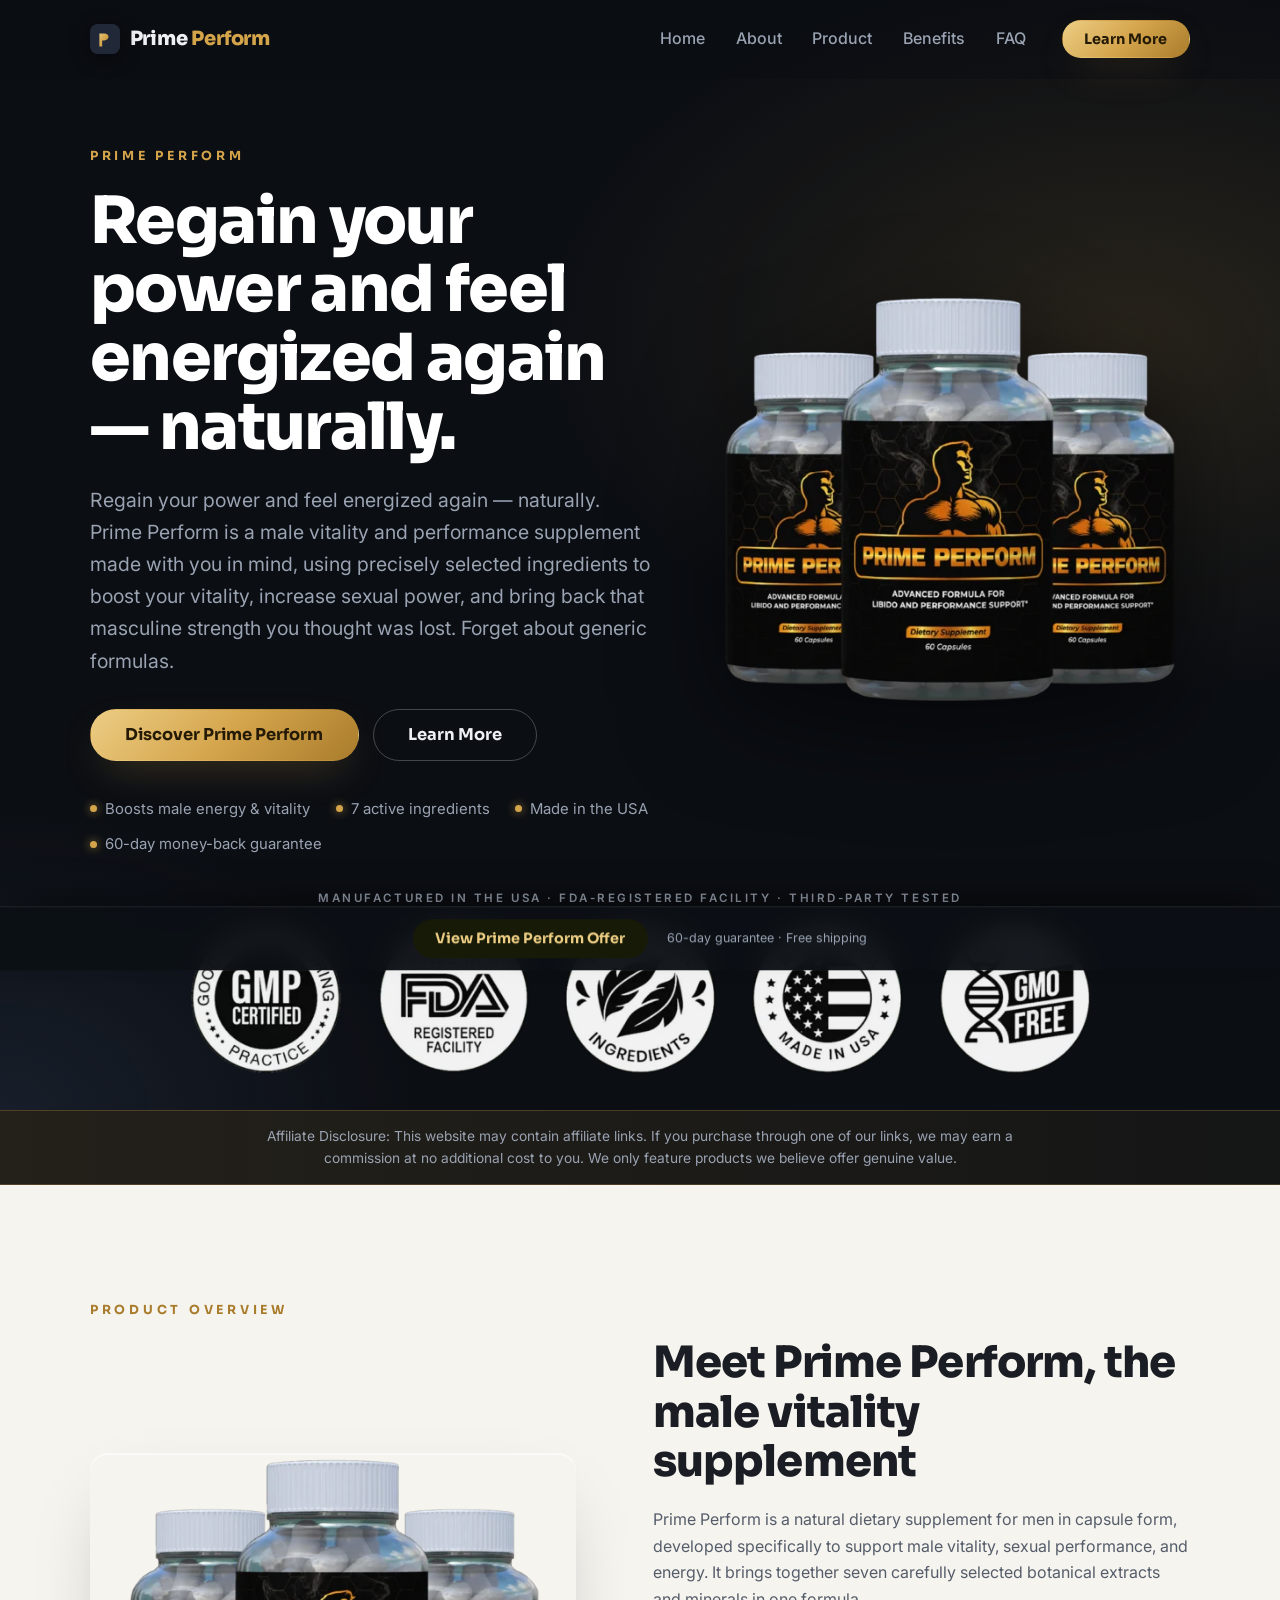
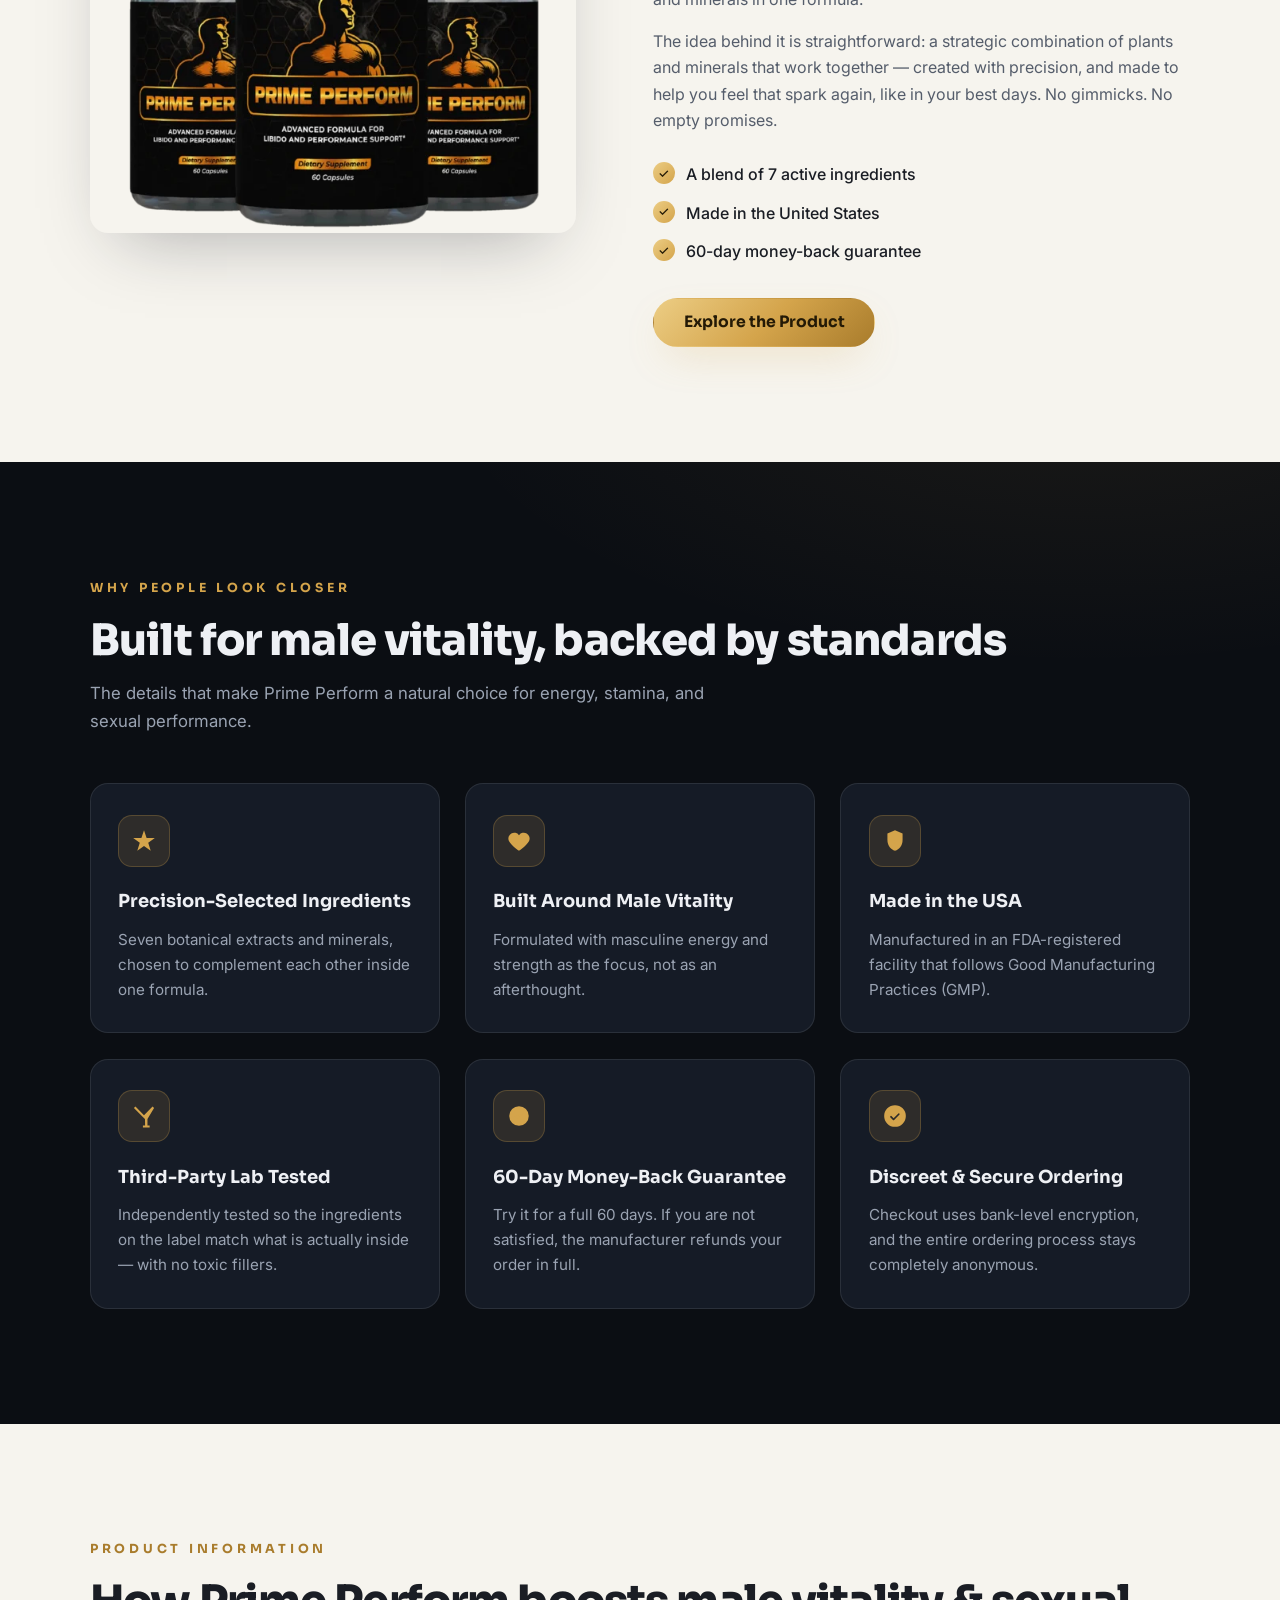
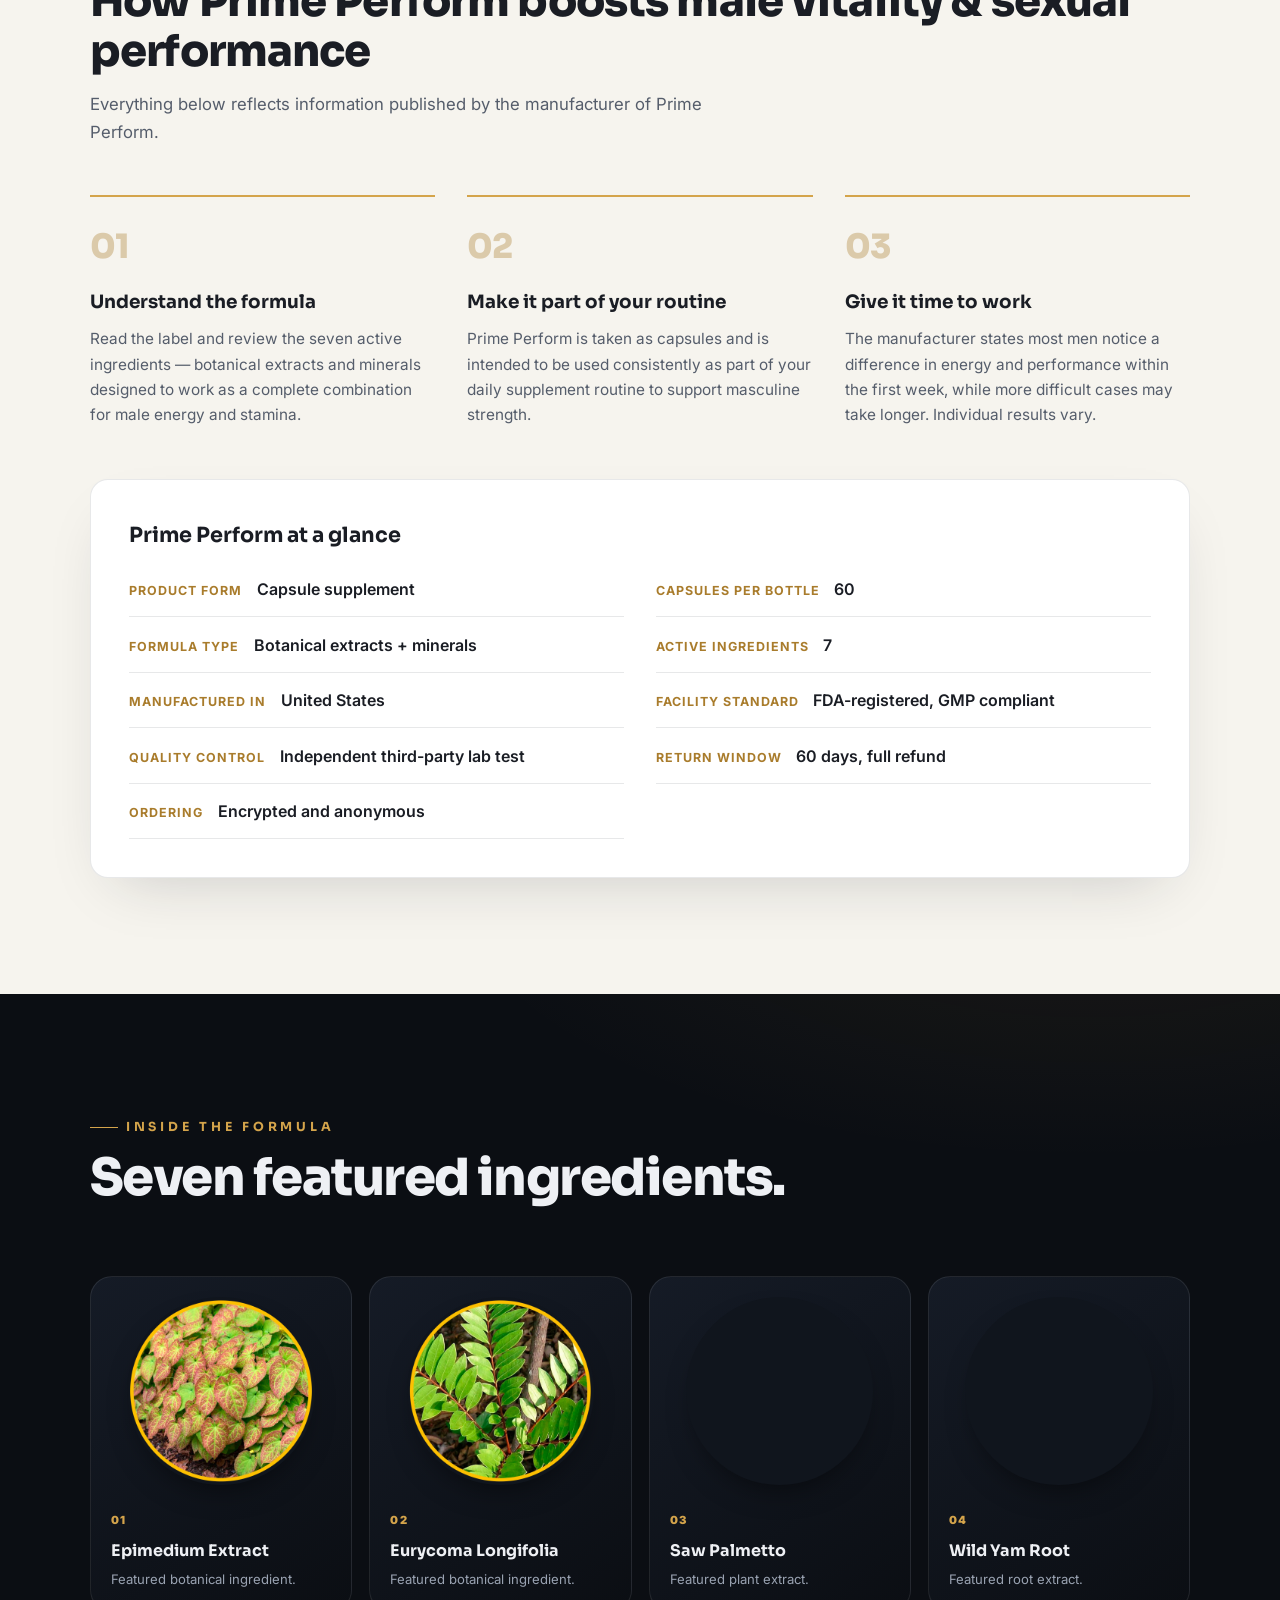
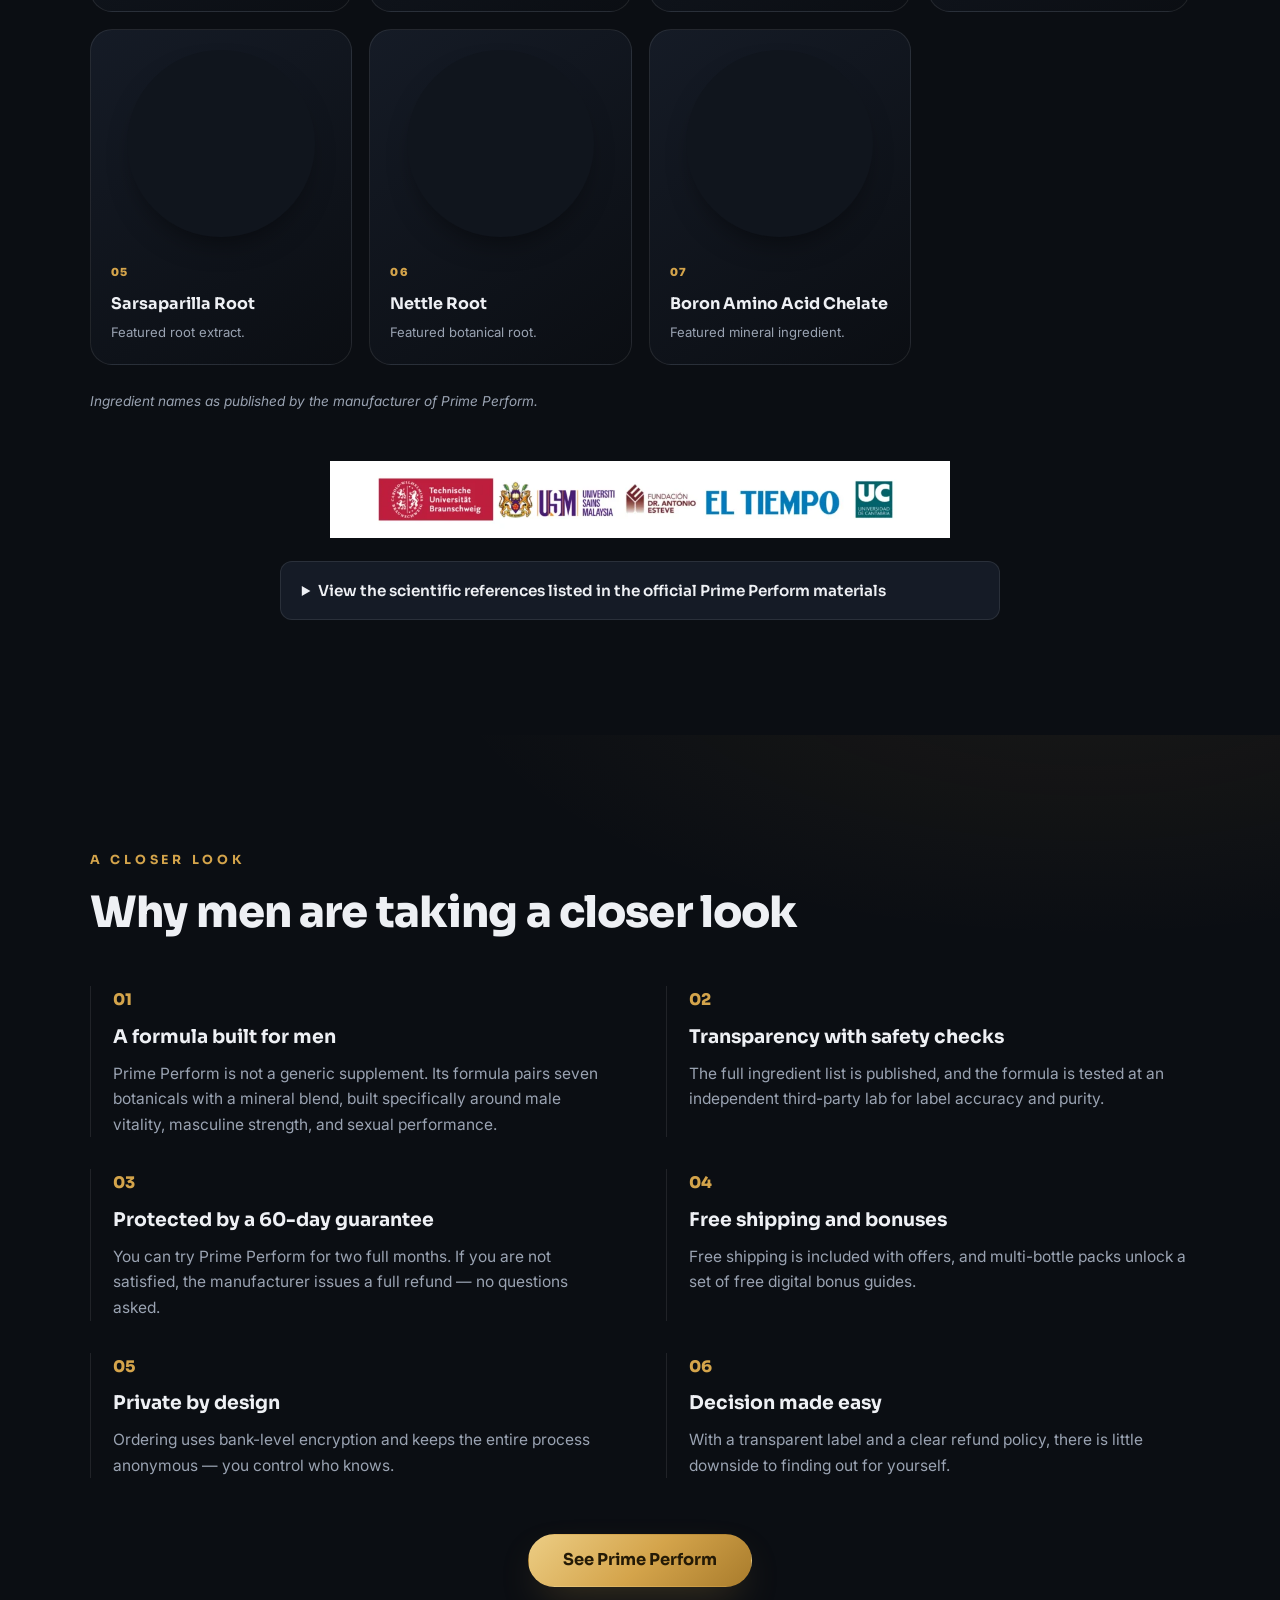
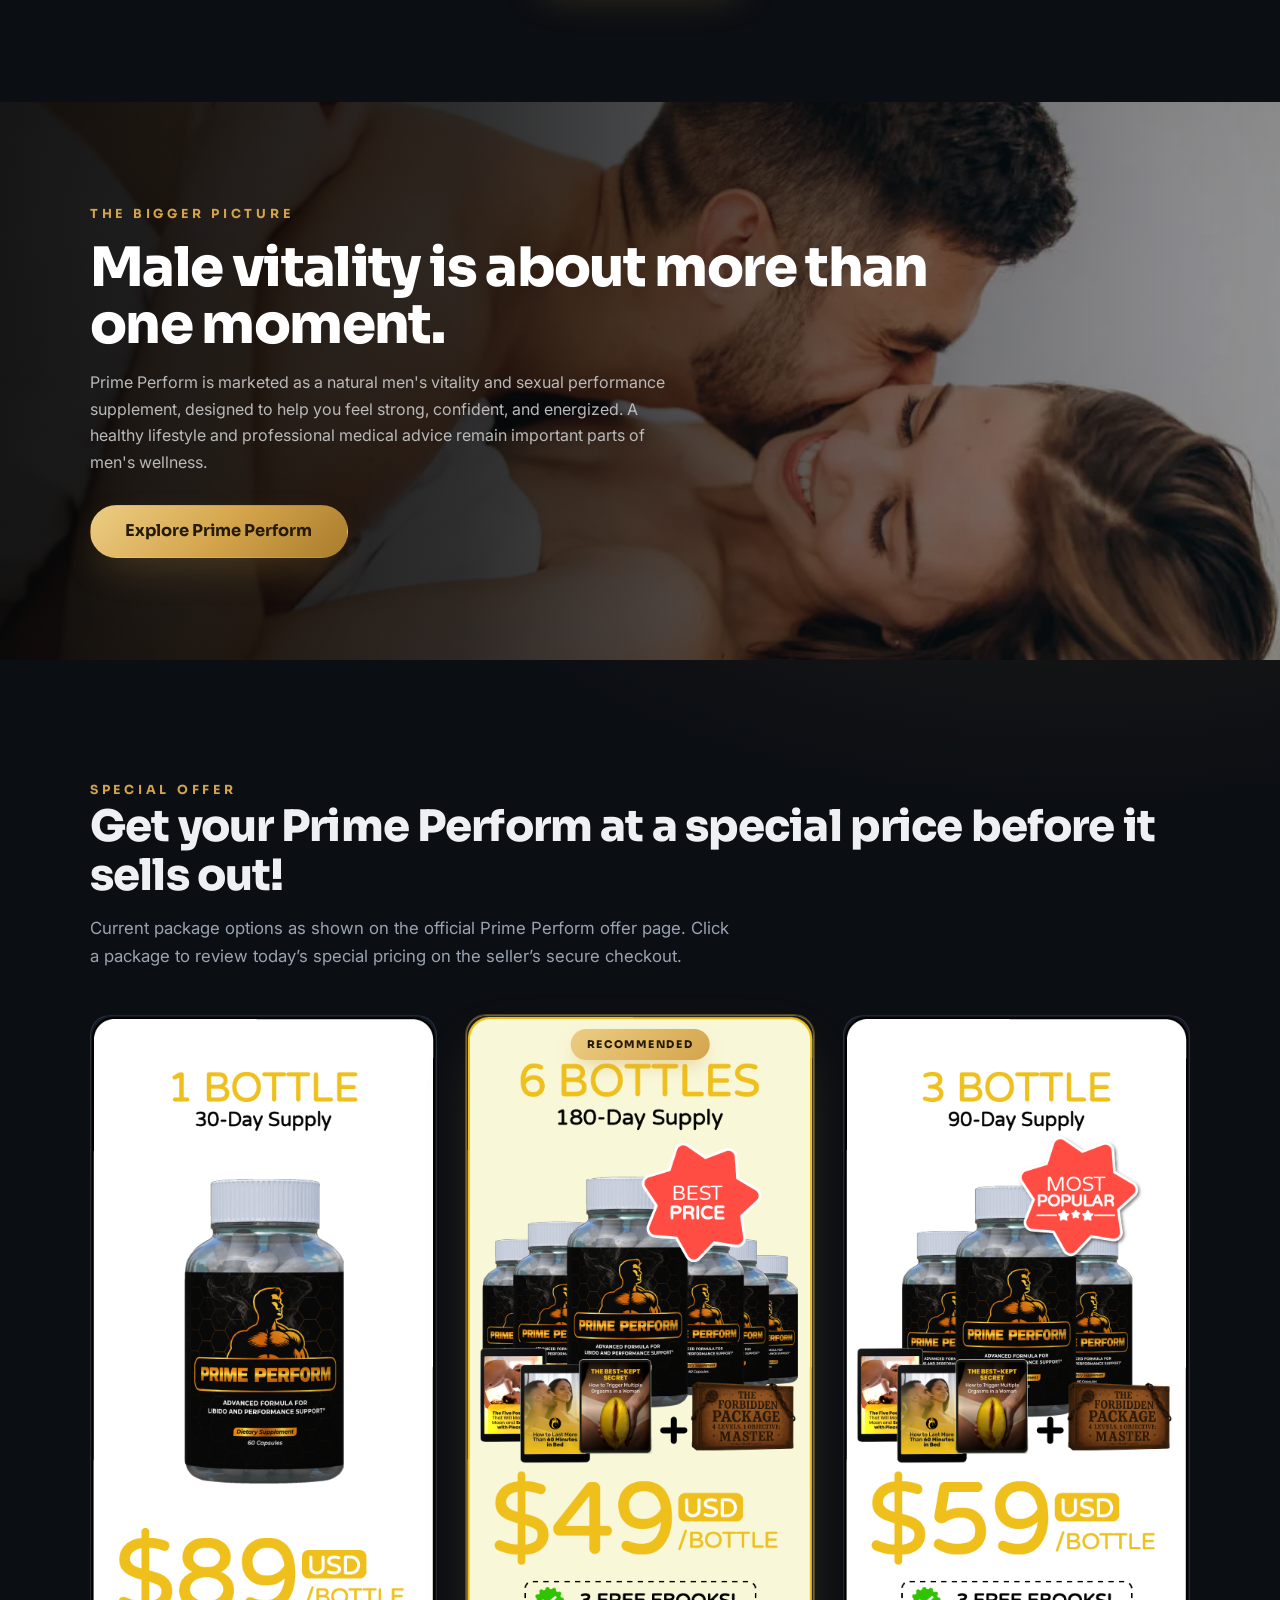
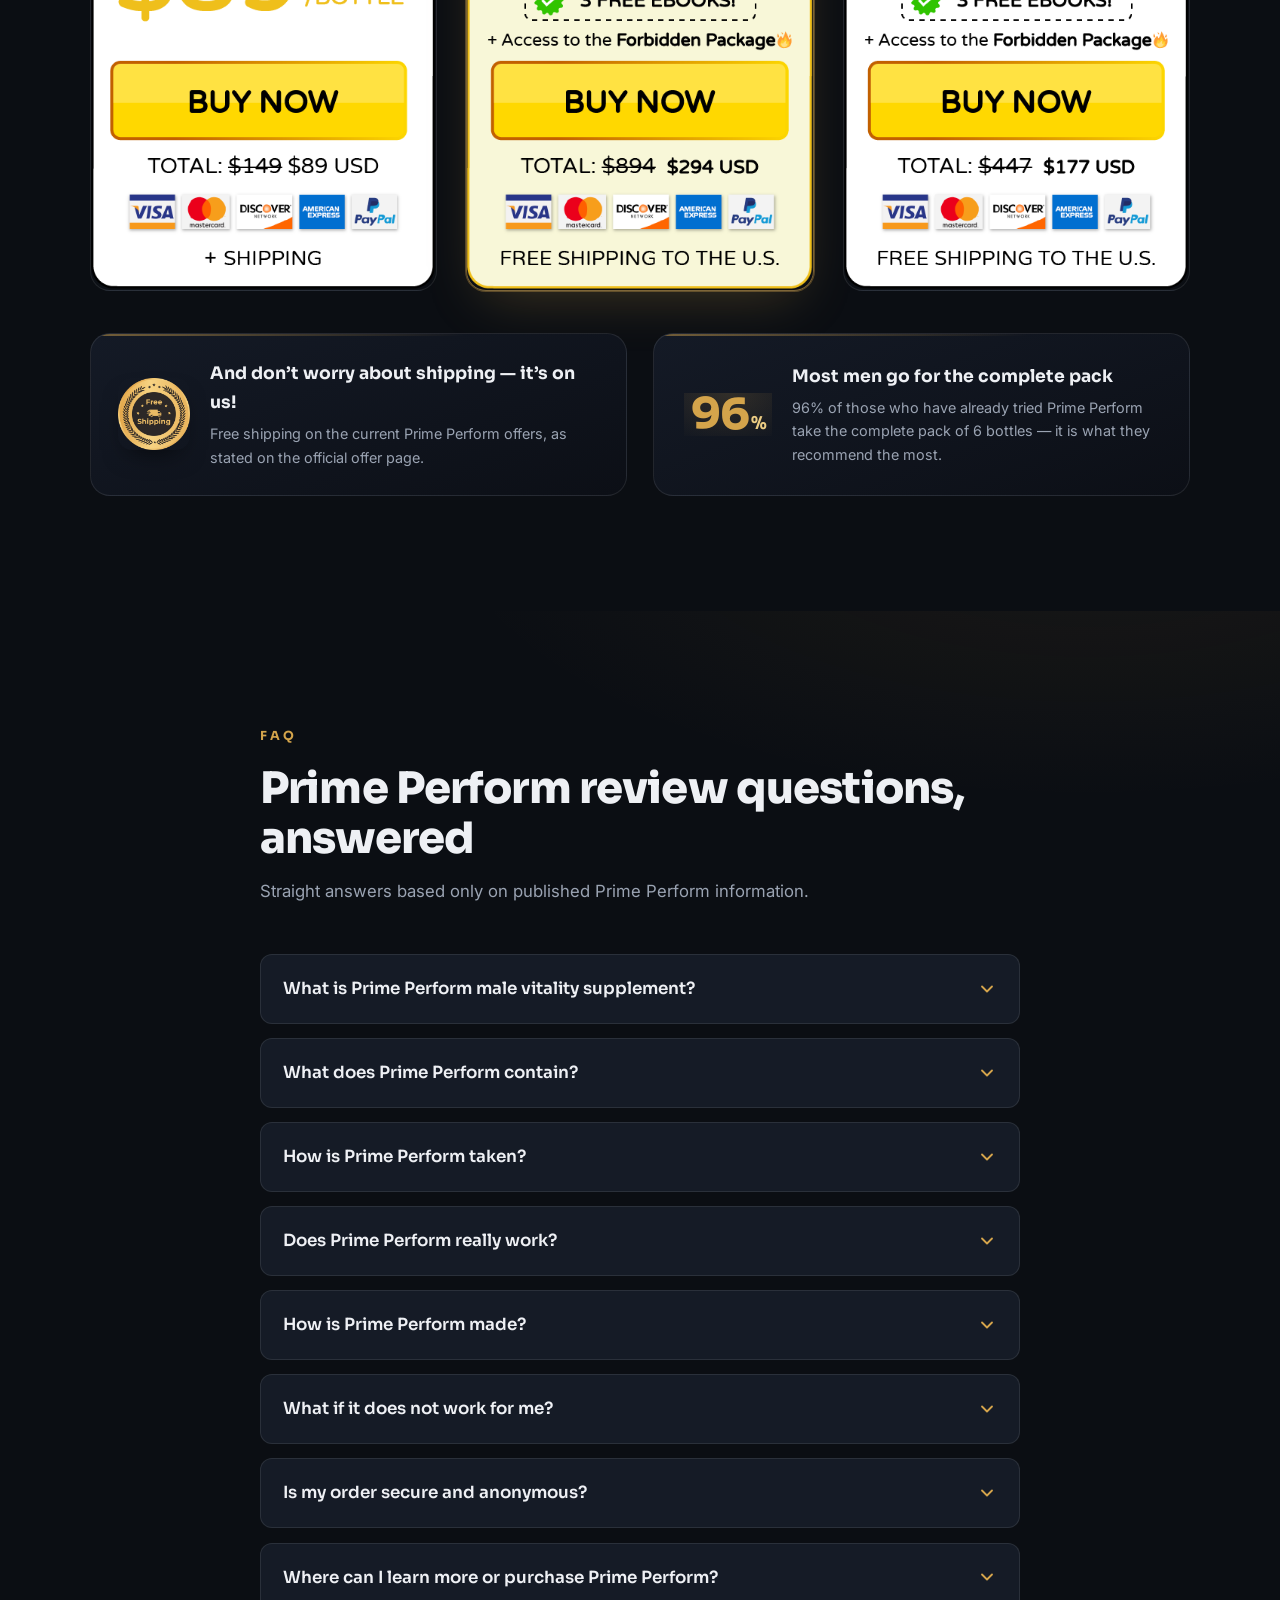
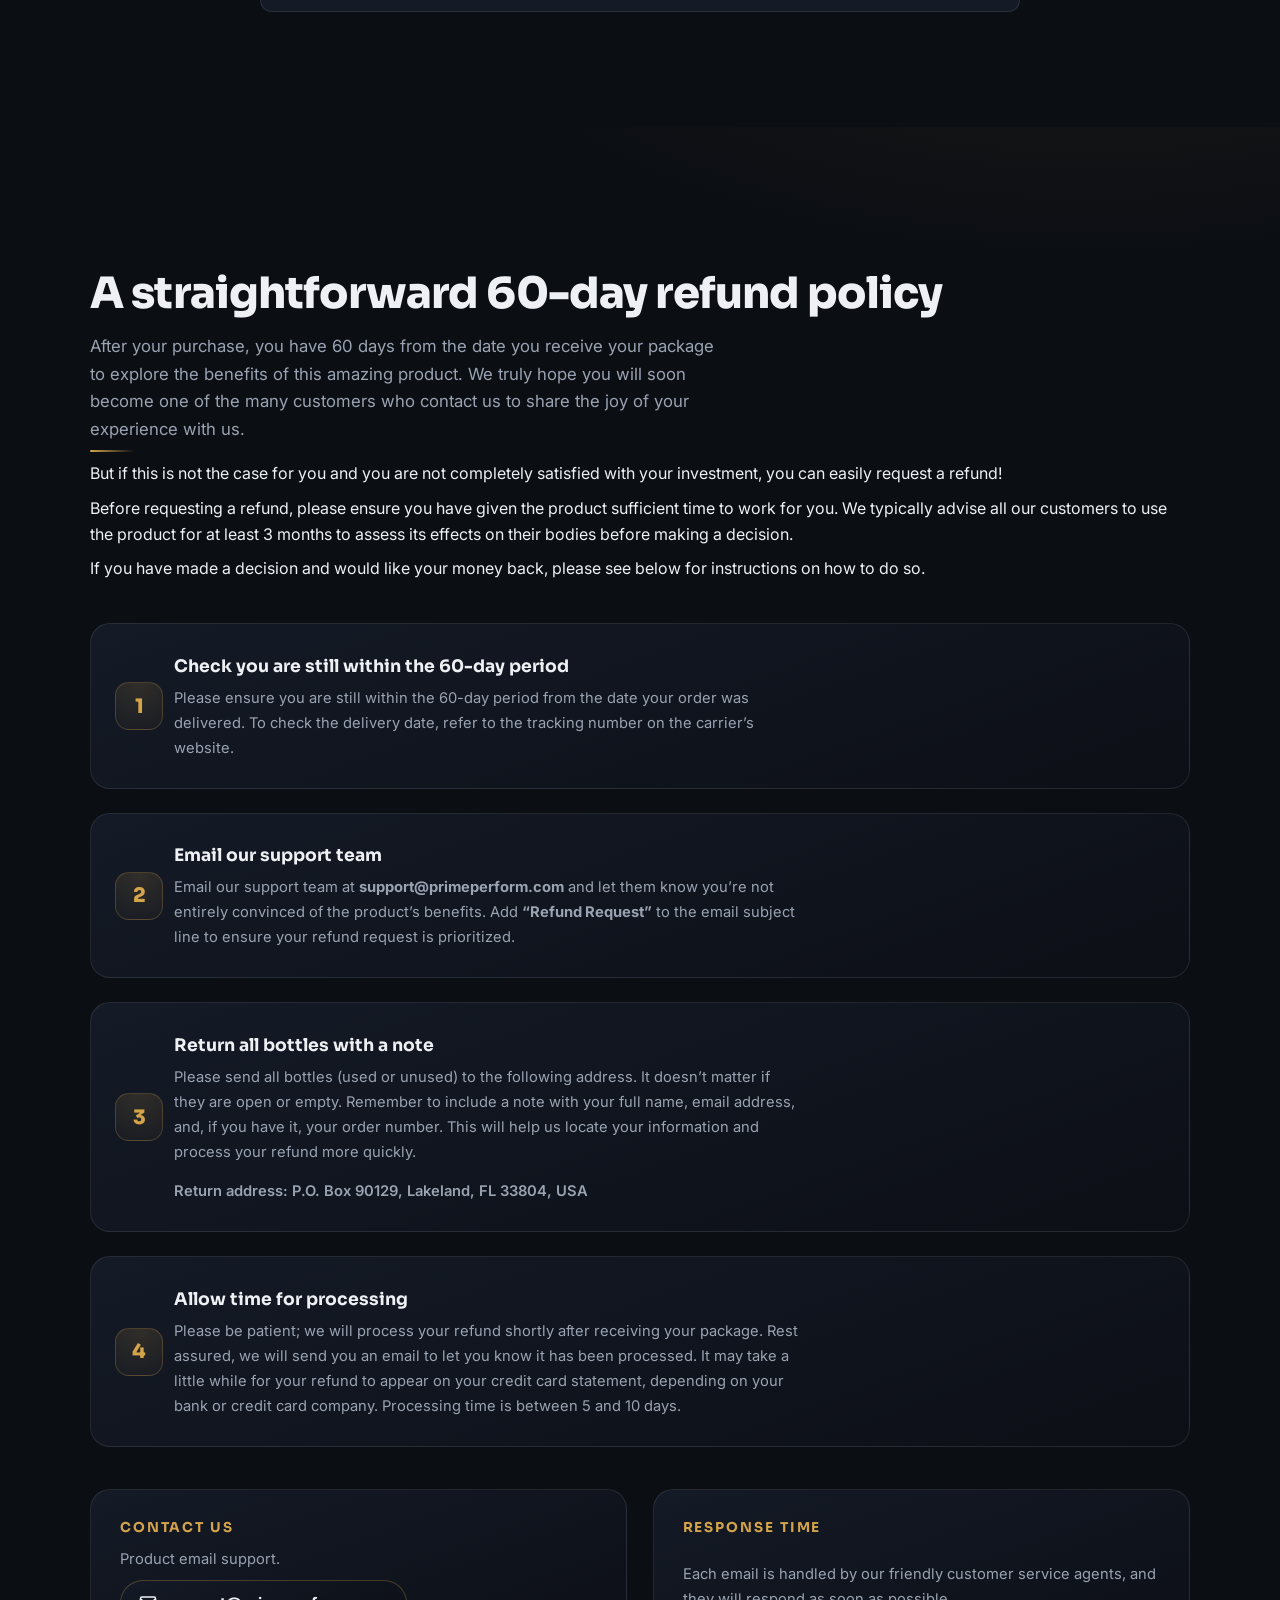
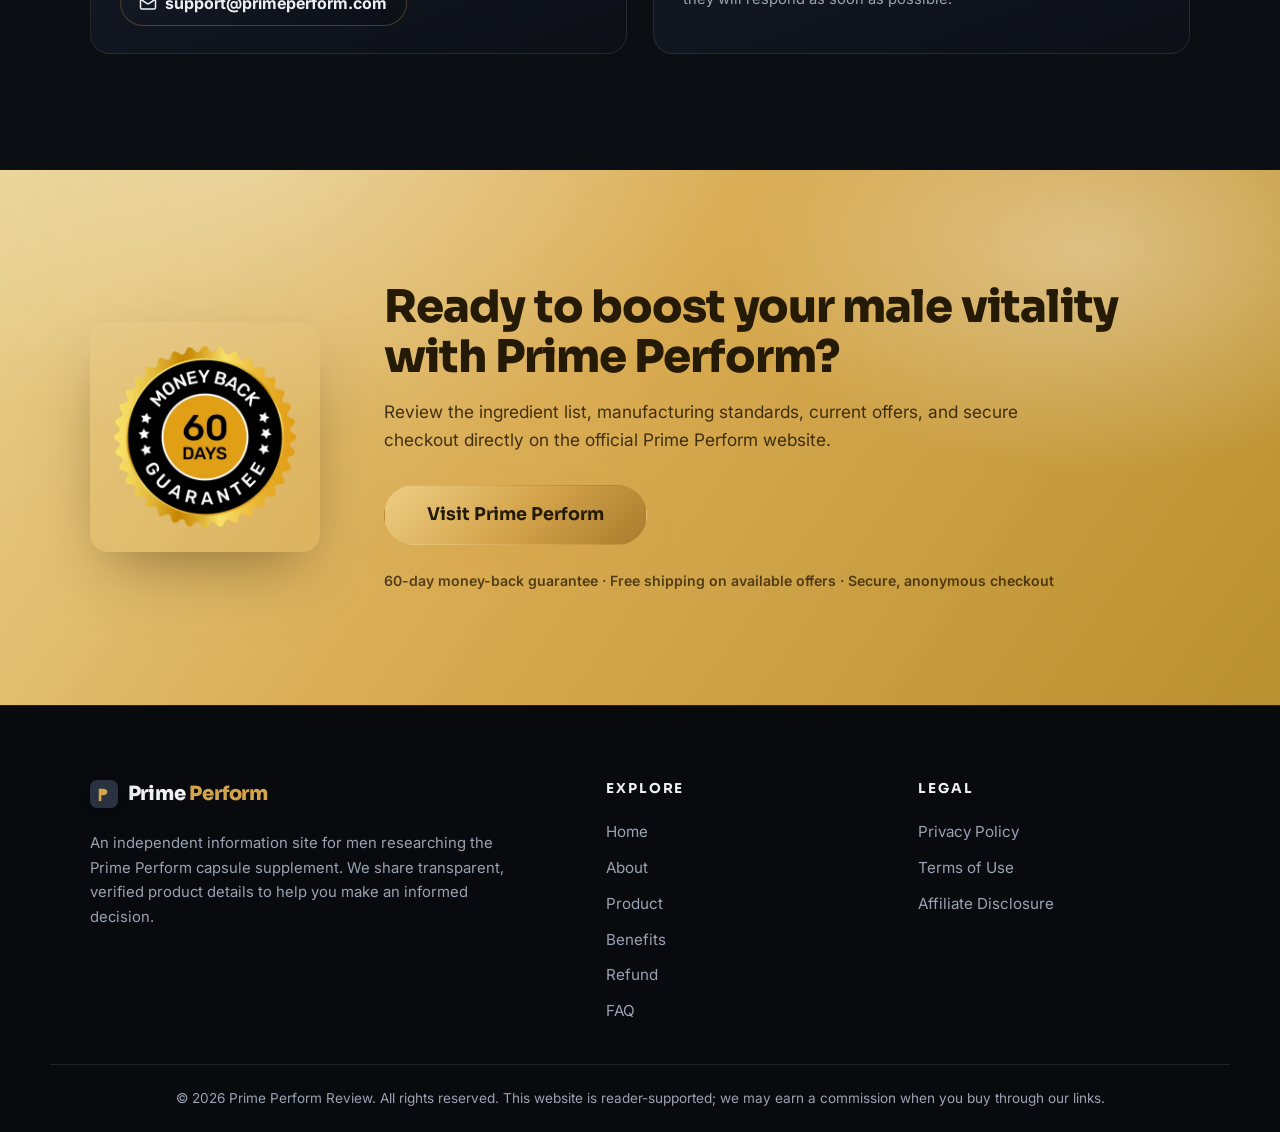
==== index.html @ cb776e68 "add files" ====
<!DOCTYPE html>
<html lang="en">
<head>
  <meta charset="UTF-8">
  <meta name="viewport" content="width=device-width, initial-scale=1.0">
  <meta http-equiv="X-UA-Compatible" content="IE=edge">

  <title>Prime Perform Male Vitality Supplement Review 2026: Ingredients, Benefits &amp; Guarantee</title>
  <meta name="description" content="Prime Perform is a natural male vitality supplement designed to boost energy, performance, and masculine strength. Review the 7 ingredients, manufacturing standards, 60-day guarantee, and current pricing.">
  <meta name="robots" content="index, follow, max-image-preview:large">
  <meta name="author" content="Prime Perform Review">
  <meta name="theme-color" content="#0b0e13">

  <link rel="canonical" href="https://sangamsacc.github.io/primeperform-review/">

  <!-- Open Graph -->
  <meta property="og:type" content="website">
  <meta property="og:site_name" content="Prime Perform Review">
  <meta property="og:title" content="Prime Perform Male Vitality Supplement Review 2026: Ingredients, Benefits &amp; Guarantee">
  <meta property="og:description" content="Prime Perform is a natural male vitality supplement designed to boost energy, performance, and masculine strength. Review the 7 ingredients, manufacturing standards, 60-day guarantee, and current pricing.">
  <meta property="og:url" content="https://sangamsacc.github.io/primeperform-review/">
  <meta property="og:image" content="https://sangamsacc.github.io/primeperform-review/assets/images/og-primeperform.webp">
  <meta property="og:image:width" content="800">
  <meta property="og:image:height" content="736">
  <meta property="og:image:alt" content="Prime Perform supplement bottle">

  <!-- Twitter Card -->
  <meta name="twitter:card" content="summary_large_image">
  <meta name="twitter:title" content="Prime Perform Male Vitality Supplement Review 2026: Ingredients, Benefits &amp; Guarantee">
  <meta name="twitter:description" content="Prime Perform is a natural male vitality supplement designed to boost energy, performance, and masculine strength. Review the 7 ingredients, manufacturing standards, 60-day guarantee, and current pricing.">
  <meta name="twitter:image" content="https://sangamsacc.github.io/primeperform-review/assets/images/og-primeperform.webp">
  <meta name="twitter:image:alt" content="Prime Perform supplement bottle">

  <link rel="icon" type="image/svg+xml" href="assets/icons/favicon.svg">
  <link rel="preload" as="image" href="assets/images/new-bottle.webp" fetchpriority="high">
  <meta property="og:locale" content="en_US">

  <!-- Fonts -->
  <link rel="preconnect" href="https://fonts.googleapis.com">
  <link rel="preconnect" href="https://fonts.gstatic.com" crossorigin>
  <link href="https://fonts.googleapis.com/css2?family=Sora:wght@600;700;800&family=Inter:wght@400;500;600;700&display=swap" rel="stylesheet">

  <link rel="stylesheet" href="style.css">

  <!-- Structured Data -->
  <script type="application/ld+json">
  {
    "@context": "https://schema.org",
    "@type": "WebSite",
    "@id": "https://sangamsacc.github.io/primeperform-review/#website",
    "name": "Prime Perform Review",
    "url": "https://sangamsacc.github.io/primeperform-review/",
    "description": "Independent overview of the Prime Perform male vitality supplement: ingredients, manufacturing standards, guarantee, and buying considerations.",
    "inLanguage": "en",
    "publisher": {
      "@type": "Organization",
      "@id": "https://sangamsacc.github.io/primeperform-review/#organization",
      "name": "Prime Perform Review",
      "url": "https://sangamsacc.github.io/primeperform-review/"
    }
  }
  </script>
  <script type="application/ld+json">
  {
    "@context": "https://schema.org",
    "@type": "Product",
    "@id": "https://sangamsacc.github.io/primeperform-review/#product",
    "name": "Prime Perform",
    "description": "Prime Perform is a natural male vitality and performance supplement for men, taken in capsule form. Formulated with a combination of botanical extracts (Epimedium, Eurycoma Longifolia, Saw Palmetto, Wild Yam Root, Sarsaparilla Root, Nettle Root) and Boron Amino Acid Chelate to support male energy, masculine strength, and sexual performance. Manufactured in the United States in an FDA-registered facility and independently third-party tested.",
    "category": "Dietary Supplement",
    "image": [
      "https://sangamsacc.github.io/primeperform-review/assets/images/nueva-botella-1.webp",
      "https://sangamsacc.github.io/primeperform-review/assets/images/Nueva-botella-07.webp"
    ],
    "brand": {
      "@type": "Brand",
      "name": "Prime Perform"
    },
    "manufacturer": {
      "@type": "Organization",
      "name": "Prime Perform"
    }
  }
  </script>
  <script type="application/ld+json">
  {
    "@context": "https://schema.org",
    "@type": "WebPage",
    "@id": "https://sangamsacc.github.io/primeperform-review/#webpage",
    "url": "https://sangamsacc.github.io/primeperform-review/",
    "name": "Prime Perform Review: What to Know Before You Buy",
    "description": "An honest overview of Prime Perform male vitality capsules: active ingredients, manufacturing, third-party testing, the 60-day guarantee, and what to weigh before trying it.",
    "isPartOf": { "@id": "https://sangamsacc.github.io/primeperform-review/#website" },
    "about": { "@id": "https://sangamsacc.github.io/primeperform-review/#product" },
    "inLanguage": "en",
    "mainEntity": {
      "@type": "FAQPage",
      "headline": "Prime Perform frequently asked questions",
      "mainEntity": [
        {
          "@type": "Question",
          "name": "What is Prime Perform?",
          "acceptedAnswer": {
            "@type": "Answer",
            "text": "Prime Perform is a dietary supplement for men, taken in capsule form. It combines botanical extracts and minerals into a single formula aimed at supporting male vitality, energy, and masculine strength."
          }
        },
        {
          "@type": "Question",
          "name": "What does Prime Perform contain?",
          "acceptedAnswer": {
            "@type": "Answer",
            "text": "The formula contains seven active ingredients: Epimedium Extract, Eurycoma Longifolia Extract, Saw Palmetto Extract, Wild Yam Root Extract, Sarsaparilla Root Extract, Nettle Root, and Boron Amino Acid Chelate 5."
          }
        },
        {
          "@type": "Question",
          "name": "Does Prime Perform really work?",
          "acceptedAnswer": {
            "@type": "Answer",
            "text": "According to the manufacturer, most men taking Prime Perform notice better erections within about 7 days, while more difficult or long-standing cases may take longer. As with any supplement, individual results vary."
          }
        },
        {
          "@type": "Question",
          "name": "How is Prime Perform made?",
          "acceptedAnswer": {
            "@type": "Answer",
            "text": "Prime Perform is manufactured in the United States in an FDA-registered facility that follows Good Manufacturing Practices (GMP). The formula is also tested at an independent third-party lab to verify the ingredients match the label and that no toxic ingredients are present."
          }
        },
        {
          "@type": "Question",
          "name": "What if Prime Perform does not work for me?",
          "acceptedAnswer": {
            "@type": "Answer",
            "text": "You are covered by a full 60-day money-back guarantee. If you are not satisfied, email support@primeperform.com with \u201cRefund Request\u201d in the subject line and return your bottles within the 60-day window. Refunds are processed within 5-10 days after the package is received."
          }
        },
        {
          "@type": "Question",
          "name": "Is my order secure and anonymous?",
          "acceptedAnswer": {
            "@type": "Answer",
            "text": "Yes. The ordering process uses the same encryption technology used by online banks, and the entire checkout process is anonymous."
          }
        },
        {
          "@type": "Question",
          "name": "Where can I learn more or purchase Prime Perform?",
          "acceptedAnswer": {
            "@type": "Answer",
            "text": "Official product details, current offers, and secure checkout are available on the Prime Perform website."
          }
        }
      ]
    },
    "publisher": { "@id": "https://sangamsacc.github.io/primeperform-review/#organization" }
  }
  </script>
</head>

<body id="top">
  <a class="skip-link" href="#main">Skip to content</a>

  <!-- ============ 1. HEADER ============ -->
  <header class="site-header" id="siteHeader">
    <div class="container header-inner">
      <a href="#top" class="brand" aria-label="Prime Perform Review — home">
        <svg class="brand-mark" viewBox="0 0 32 32" width="30" height="30" aria-hidden="true" focusable="false">
          <defs>
            <linearGradient id="bgGold" x1="0" y1="0" x2="1" y2="1">
              <stop offset="0" stop-color="#e8c97a"/>
              <stop offset=".55" stop-color="#d4a44b"/>
              <stop offset="1" stop-color="#b9892f"/>
            </linearGradient>
          </defs>
          <rect width="32" height="32" rx="8" fill="#212837"/>
          <path d="M10 8v16h3v-6.5h2.3c2.7 0 4.5-1.6 4.5-4.05C19.8 11.6 18 10 15.3 10H10z" fill="url(#bgGold)"/>
        </svg>
        <span class="brand-text">Prime <em>Perform</em></span>
      </a>

      <nav class="site-nav" id="siteNav" aria-label="Primary">
        <ul class="nav-list">
          <li><a href="#home">Home</a></li>
          <li><a href="#about">About</a></li>
          <li><a href="#product">Product</a></li>
          <li><a href="#benefits">Benefits</a></li>
          <li><a href="#faq">FAQ</a></li>
        </ul>
        <a href="#offer" class="btn btn--primary btn--sm nav-cta">Learn More</a>
      </nav>

      <button class="nav-toggle" id="navToggle" aria-controls="siteNav" aria-expanded="false" aria-label="Toggle navigation menu">
        <span class="nav-toggle-bar"></span>
        <span class="nav-toggle-bar"></span>
        <span class="nav-toggle-bar"></span>
      </button>
    </div>
  </header>

  <main id="main">

    <!-- ============ 2. HERO ============ -->
    <section class="hero" id="home">
      <div class="hero-glow" aria-hidden="true"></div>
      <div class="container hero-inner">
        <div class="hero-copy">
          <p class="eyebrow">Prime Perform</p>
          <h1>Regain your power and feel energized again — naturally.</h1>
          <p class="hero-lede">Regain your power and feel energized again — naturally. Prime Perform is a male vitality and performance supplement made with you in mind, using precisely selected ingredients to boost your vitality, increase sexual power, and bring back that masculine strength you thought was lost. Forget about generic formulas.</p>
          <div class="hero-actions">
            <a href="#offer" class="btn btn--primary btn--lg">Discover Prime Perform</a>
            <a href="#product" class="btn btn--ghost btn--lg">Learn More</a>
          </div>
          <ul class="hero-points" aria-label="Product highlights">
            <li>Boosts male energy &amp; vitality</li>
            <li>7 active ingredients</li>
            <li>Made in the USA</li>
            <li>60-day money-back guarantee</li>
          </ul>
        </div>

        <div class="hero-visual">
          <div class="hero-bottle">
            <img
              src="assets/images/new-bottle.webp"
              alt="Prime Perform male vitality supplement bottle, natural formula for energy and masculine strength"
              width="520" height="478"
              fetchpriority="high" decoding="async">
          </div>
        </div>
      </div>
      <div class="container hero-trust">
        <p class="hero-trust-label">Manufactured in the USA &middot; FDA-registered facility &middot; Third-party tested</p>
        <img
          src="assets/images/LOGOS-CERTIFICADOS15x-1-1024x173.webp"
          alt="Prime Perform manufacturing and certification logos"
          width="1024" height="173"
          loading="lazy" decoding="async">
      </div>
    </section>

    <!-- ============ 3. AFFILIATE DISCLOSURE ============ -->
    <div class="disclosure" role="note">
      <div class="container">
        <p>Affiliate Disclosure: This website may contain affiliate links. If you purchase through one of our links, we may earn a commission at no additional cost to you. We only feature products we believe offer genuine value.</p>
      </div>
    </div>

    <!-- ============ 4. PRODUCT INTRODUCTION ============ -->
    <section class="section section--light" id="about">
      <div class="container">
        <div class="section-label">Product Overview</div>
        <div class="intro-grid">
          <div class="intro-media reveal">
            <img
              src="assets/images/new-bottle.webp"
              srcset="assets/images/new-bottle.webp 520w, assets/images/nueva-botella-1.webp 883w"
              sizes="(min-width: 900px) 40vw, 100vw"
              alt="Prime Perform supplement bottle for male vitality and sexual performance"
              width="520" height="478"
              loading="lazy" decoding="async">
          </div>
          <div class="intro-copy">
            <h2>Meet Prime Perform, the male vitality supplement</h2>
            <p>Prime Perform is a natural dietary supplement for men in capsule form, developed specifically to support male vitality, sexual performance, and energy. It brings together seven carefully selected botanical extracts and minerals in one formula.</p>
            <p>The idea behind it is straightforward: a strategic combination of plants and minerals that work together — created with precision, and made to help you feel that spark again, like in your best days. No gimmicks. No empty promises.</p>
            <ul class="check-list">
              <li>A blend of 7 active ingredients</li>
              <li>Made in the United States</li>
              <li>60-day money-back guarantee</li>
            </ul>
            <a href="#offer" class="btn btn--primary">Explore the Product</a>
          </div>
        </div>
      </div>
    </section>

    <!-- ============ 5. BENEFITS ============ -->
    <section class="section section--dark" id="benefits">
      <div class="container">
        <div class="section-label">Why People Look Closer</div>
        <h2 class="section-title">Built for male vitality, backed by standards</h2>
        <p class="section-sub">The details that make Prime Perform a natural choice for energy, stamina, and sexual performance.</p>

        <div class="benefit-grid">
          <article class="benefit-card reveal">
            <div class="benefit-icon">
              <svg viewBox="0 0 24 24" aria-hidden="true" focusable="false"><path d="M12 2l2.4 7.2H22l-6.1 4.5 2.3 7.3L12 16.6 5.8 21l2.3-7.3L2 9.2h7.6z"/></svg>
            </div>
            <h3>Precision-Selected Ingredients</h3>
            <p>Seven botanical extracts and minerals, chosen to complement each other inside one formula.</p>
          </article>

          <article class="benefit-card reveal">
            <div class="benefit-icon">
              <svg viewBox="0 0 24 24" aria-hidden="true" focusable="false"><path d="M12 21s-7-4.6-9.3-9A5.4 5.4 0 0 1 12 6.6 5.4 5.4 0 0 1 21.3 12C19 16.4 12 21 12 21z"/></svg>
            </div>
            <h3>Built Around Male Vitality</h3>
            <p>Formulated with masculine energy and strength as the focus, not as an afterthought.</p>
          </article>

          <article class="benefit-card reveal">
            <div class="benefit-icon">
              <svg viewBox="0 0 24 24" aria-hidden="true" focusable="false"><path d="M12 2l7 3v6c0 5-3 8.7-7 10-4-1.3-7-5-7-10V5z"/><path class="accent" d="M8.5 12l2.5 2.5 4.5-4.5"/></svg>
            </div>
            <h3>Made in the USA</h3>
            <p>Manufactured in an FDA-registered facility that follows Good Manufacturing Practices (GMP).</p>
          </article>

          <article class="benefit-card reveal">
            <div class="benefit-icon">
              <svg viewBox="0 0 24 24" aria-hidden="true" focusable="false"><path d="M21.3 4.7l-1.4-1.4L12 11.2 4.1 3.3 2.7 4.7l8 7.9 2.2 2.2.1 5.9h-2v2h6.2v-2h-2v-5.9z"/><path d="M6 21h12"/></svg>
            </div>
            <h3>Third-Party Lab Tested</h3>
            <p>Independently tested so the ingredients on the label match what is actually inside — with no toxic fillers.</p>
          </article>

          <article class="benefit-card reveal">
            <div class="benefit-icon">
              <svg viewBox="0 0 24 24" aria-hidden="true" focusable="false"><path d="M3 12a9 9 0 1 1 9 9 9 9 0 0 1-9-9z"/><path class="accent" d="M8 12.5l2.6 2.6L16 9.5"/></svg>
            </div>
            <h3>60-Day Money-Back Guarantee</h3>
            <p>Try it for a full 60 days. If you are not satisfied, the manufacturer refunds your order in full.</p>
          </article>

          <article class="benefit-card reveal">
            <div class="benefit-icon">
              <svg viewBox="0 0 24 24" aria-hidden="true" focusable="false"><path d="M12 2a10 10 0 1 0 10 10A10 10 0 0 0 12 2zm4.2 8.6l-5 5a.8.8 0 0 1-1.1 0l-2.5-2.5a.8.8 0 0 1 1.1-1.1l2 2 4.4-4.4a.8.8 0 0 1 1.1 1z"/></svg>
            </div>
            <h3>Discreet &amp; Secure Ordering</h3>
            <p>Checkout uses bank-level encryption, and the entire ordering process stays completely anonymous.</p>
          </article>
        </div>
      </div>
    </section>

    <!-- ============ 6 & 7. HOW IT WORKS + PRODUCT DETAILS ============ -->
    <section class="section section--light" id="product">
      <div class="container">
        <div class="section-label">Product Information</div>
        <h2 class="section-title">How Prime Perform boosts male vitality &amp; sexual performance</h2>
        <p class="section-sub">Everything below reflects information published by the manufacturer of Prime Perform.</p>

        <div class="steps">
          <article class="step reveal">
            <span class="step-num">01</span>
            <h3>Understand the formula</h3>
            <p>Read the label and review the seven active ingredients — botanical extracts and minerals designed to work as a complete combination for male energy and stamina.</p>
          </article>
          <article class="step reveal">
            <span class="step-num">02</span>
            <h3>Make it part of your routine</h3>
            <p>Prime Perform is taken as capsules and is intended to be used consistently as part of your daily supplement routine to support masculine strength.</p>
          </article>
          <article class="step reveal">
            <span class="step-num">03</span>
            <h3>Give it time to work</h3>
            <p>The manufacturer states most men notice a difference in energy and performance within the first week, while more difficult cases may take longer. Individual results vary.</p>
          </article>
        </div>

        <!-- Product details -->
        <div class="detail-panel reveal">
          <div class="detail-head">
            <h3>Prime Perform at a glance</h3>
          </div>
          <div class="detail-grid">
            <dl>
              <div><dt>Product form</dt><dd>Capsule supplement</dd></div>
              <div><dt>Capsules per bottle</dt><dd>60</dd></div>
              <div><dt>Formula type</dt><dd>Botanical extracts + minerals</dd></div>
              <div><dt>Active ingredients</dt><dd>7</dd></div>
              <div><dt>Manufactured in</dt><dd>United States</dd></div>
              <div><dt>Facility standard</dt><dd>FDA-registered, GMP compliant</dd></div>
              <div><dt>Quality control</dt><dd>Independent third-party lab test</dd></div>
              <div><dt>Return window</dt><dd>60 days, full refund</dd></div>
              <div><dt>Ordering</dt><dd>Encrypted and anonymous</dd></div>
            </dl>
          </div>
        </div>

        </div>
    </section>

    <!-- ============ 8. ACTIVE INGREDIENTS ============ -->
    <section class="section section--dark ingredients" id="ingredients">
      <div class="container">
        <div class="section-head reveal">
          <span class="eyebrow reveal">Inside the formula</span>
          <h2 class="section-title reveal">Seven featured ingredients.</h2>
          <p class="section-sub reveal">The official Prime Perform page presents these seven ingredients as part of its formula. Explore the original ingredient visuals below.</p>
        </div>
        <div class="ingredient-showcase">
          <article class="ingredient-card reveal">
            <img src="assets/images/Extracto-de-Epimedium@15x.webp" alt="Epimedium Extract" width="989" height="1002" loading="lazy" decoding="async">
            <div><span>01</span><h3>Epimedium Extract</h3><p>Featured botanical ingredient.</p></div>
          </article>
          <article class="ingredient-card reveal">
            <img src="assets/images/Eurycoma-Longifolia@15x.webp" alt="Eurycoma Longifolia Extract" width="989" height="1002" loading="lazy" decoding="async">
            <div><span>02</span><h3>Eurycoma Longifolia</h3><p>Featured botanical ingredient.</p></div>
          </article>
          <article class="ingredient-card reveal">
            <img src="assets/images/extracto-de-palma-enana-americana@15x.webp" alt="Saw Palmetto Extract" width="989" height="1002" loading="lazy" decoding="async">
            <div><span>03</span><h3>Saw Palmetto</h3><p>Featured plant extract.</p></div>
          </article>
          <article class="ingredient-card reveal">
            <img src="assets/images/name-silvestre@15x.webp" alt="Wild Yam Root Extract" width="988" height="1002" loading="lazy" decoding="async">
            <div><span>04</span><h3>Wild Yam Root</h3><p>Featured root extract.</p></div>
          </article>
          <article class="ingredient-card reveal">
            <img src="assets/images/extracto-de-raiz-de-zarzaparrilla@15x.webp" alt="Sarsaparilla Root Extract" width="989" height="1002" loading="lazy" decoding="async">
            <div><span>05</span><h3>Sarsaparilla Root</h3><p>Featured root extract.</p></div>
          </article>
          <article class="ingredient-card reveal">
            <img src="assets/images/raiz-de-ortiga@15x.webp" alt="Nettle Root" width="988" height="1002" loading="lazy" decoding="async">
            <div><span>06</span><h3>Nettle Root</h3><p>Featured botanical root.</p></div>
          </article>
          <article class="ingredient-card reveal">
            <img src="assets/images/Extracto-de-quelato-de-aminoacido-boro-5@15x.webp" alt="Boron Amino Acid Chelate" width="988" height="1002" loading="lazy" decoding="async">
            <div><span>07</span><h3>Boron Amino Acid Chelate</h3><p>Featured mineral ingredient.</p></div>
          </article>
        </div>
        <p class="ingredients-note">Ingredient names as published by the manufacturer of Prime Perform.</p>

        <div class="refs reveal">
          <img src="assets/images/Diseno_sin_titulo_37-8997603-1024x128.webp" alt="Scientific references strip" width="1024" height="128" loading="lazy" decoding="async">
          <details class="refs-list">
            <summary>View the scientific references listed in the official Prime Perform materials</summary>
            <ol>
              <li>Carvajal-Rodríguez, A. &amp; Castañeda, S. (2017). Risk factors associated with erectile dysfunction: a clinical analysis. <em>Colombian Journal of Urology</em>, 26(2), 114–122. <a href="https://revistaurologia.org.co/pdf/2017/vol26n2/vol26n2a7.pdf" rel="noopener" target="_blank">Source</a></li>
              <li>Morgado, J. &amp; González, L. (2019). Evaluation of erectile dysfunction in patients with type 2 diabetes mellitus. <em>Medicina Clínica</em>, 152(1), 19–25. <a href="https://doi.org/10.1016/j.medcli.2018.04.030" rel="noopener" target="_blank">Source</a></li>
              <li>Delgado-Enciso, I. &amp; Santana-Vega, L. (2020). Non-pharmacological interventions for erectile dysfunction: A review of the scientific literature. <em>Spanish Journal of Public Health</em>, 94. <a href="https://scielo.isciii.es/pdf/resp/v94/1135-5727-resp-94-e202006025.pdf" rel="noopener" target="_blank">Source</a></li>
              <li>Caballero, C. &amp; Arias, P. (2021). Psychological and emotional implications of erectile dysfunction in young men. <em>Journal of Clinical Psychology</em>, 43(2), 157–165. <a href="https://doi.org/10.1348/014466501163532" rel="noopener" target="_blank">Source</a></li>
              <li>Eguileor Marín, Z. (2016). Erectile dysfunction and male sexual health: risk factors and recommendations. University of Cantabria. <a href="https://repositorio.unican.es/xmlui/bitstream/handle/10902/8848/EguileorMarinZ.pdf?sequence=4" rel="noopener" target="_blank">Source</a></li>
              <li>Rodríguez-Sánchez, F. &amp; Bartolomé, C. (2012). Erectile Dysfunction in Hypertension: The Role of the Endothelium. <em>Int J Hypertens</em>, 2012:429268. <a href="https://doi.org/10.1155/2012/429268" rel="noopener" target="_blank">Source</a></li>
              <li>Dr. Antonio Esteve Foundation (2018). New developments in the treatment of erectile dysfunction. <a href="https://www.esteve.org/wp-content/uploads/2018/01/137026.pdf" rel="noopener" target="_blank">Source</a></li>
              <li>Health Unit / El Tiempo (2022). Erectile Dysfunction: What Factors Affect Sexual Performance in Men? <a href="https://www.eltiempo.com/salud/disfuncion-erectil-que-factores-afectan-el-desempeno-sexual-en-hombres-644883" rel="noopener" target="_blank">Source</a></li>
            </ol>
          </details>
        </div>
      </div>
    </section>

    <!-- ============ 9. WHY CONSIDER ============ -->
    <section class="section section--dark why">
      <div class="container">
        <div class="section-label">A Closer Look</div>
        <h2 class="section-title">Why men are taking a closer look</h2>
        <div class="why-grid">
          <div class="why-point reveal">
            <span class="why-point-num">01</span>
            <h3>A formula built for men</h3>
            <p>Prime Perform is not a generic supplement. Its formula pairs seven botanicals with a mineral blend, built specifically around male vitality, masculine strength, and sexual performance.</p>
          </div>
          <div class="why-point reveal">
            <span class="why-point-num">02</span>
            <h3>Transparency with safety checks</h3>
            <p>The full ingredient list is published, and the formula is tested at an independent third-party lab for label accuracy and purity.</p>
          </div>
          <div class="why-point reveal">
            <span class="why-point-num">03</span>
            <h3>Protected by a 60-day guarantee</h3>
            <p>You can try Prime Perform for two full months. If you are not satisfied, the manufacturer issues a full refund — no questions asked.</p>
          </div>
          <div class="why-point reveal">
            <span class="why-point-num">04</span>
            <h3>Free shipping and bonuses</h3>
            <p>Free shipping is included with offers, and multi-bottle packs unlock a set of free digital bonus guides.</p>
          </div>
          <div class="why-point reveal">
            <span class="why-point-num">05</span>
            <h3>Private by design</h3>
            <p>Ordering uses bank-level encryption and keeps the entire process anonymous — you control who knows.</p>
          </div>
          <div class="why-point reveal">
            <span class="why-point-num">06</span>
            <h3>Decision made easy</h3>
            <p>With a transparent label and a clear refund policy, there is little downside to finding out for yourself.</p>
          </div>
        </div>
        <div class="why-cta">
          <a href="#offer" class="btn btn--primary btn--lg">See Prime Perform</a>
        </div>
      </div>
    </section>

    <!-- Full-bleed lifestyle band -->
    <section class="band" aria-label="Prime Perform lifestyle">
      <img class="band-image" src="assets/images/young-couple-together-lying-bed-1024x683.webp" alt="Confident young couple, Prime Perform male vitality supplement lifestyle imagery" width="1024" height="683" loading="lazy" decoding="async">
      <div class="band-overlay" aria-hidden="true"></div>
      <div class="container band-content reveal">
        <p class="eyebrow">The bigger picture</p>
        <h2>Male vitality is about more than one moment.</h2>
        <p>Prime Perform is marketed as a natural men's vitality and sexual performance supplement, designed to help you feel strong, confident, and energized. A healthy lifestyle and professional medical advice remain important parts of men's wellness.</p>
        <a href="#offer" class="btn btn--primary btn--lg">Explore Prime Perform</a>
      </div>
    </section>

    <!-- ============ 10. SPECIAL OFFER ============ -->
    <section class="section section--dark offer" id="offer">
      <div class="container">
        <div class="section-head reveal">
          <span class="eyebrow reveal">Special offer</span>
          <h2 class="section-title reveal">Get your Prime Perform at a special price before it sells out!</h2>
          <p class="section-sub reveal">Current package options as shown on the official Prime Perform offer page. Click a package to review today&rsquo;s special pricing on the seller&rsquo;s secure checkout.</p>
        </div>

        <div class="offer-grid">
          <a class="offer-card reveal" href="https://www.checkout-ds24.com/product/619569?aff=sangamsth" rel="nofollow sponsored" target="_blank">
            <img src="assets/images/Nueva-botella-07.webp" alt="Prime Perform 1-bottle package offer" width="458" height="1159" loading="lazy" decoding="async">
          </a>
          <a class="offer-card offer-card--hero reveal" href="https://www.checkout-ds24.com/product/619570?aff=sangamsth" rel="nofollow sponsored" target="_blank">
            <span class="offer-badge">RECOMMENDED</span>
            <img src="assets/images/oferta-ingles-05-1.webp" alt="Prime Perform 3-bottle package offer" width="458" height="1159" loading="lazy" decoding="async">
          </a>
          <a class="offer-card reveal" href="https://www.checkout-ds24.com/product/619571?aff=sangamsth" rel="nofollow sponsored" target="_blank">
            <img src="assets/images/oferta-ingles-06-1.webp" alt="Prime Perform 6-bottle package offer" width="458" height="1159" loading="lazy" decoding="async">
          </a>
        </div>

        <div class="offer-perks reveal">
          <article class="offer-perk">
            <img class="offer-perk-icon" src="assets/images/freeshipping-06-1024x1024.webp" alt="Free shipping badge" width="800" height="800" loading="lazy" decoding="async">
            <div class="offer-perk-body">
              <h3>And don&rsquo;t worry about shipping &mdash; it&rsquo;s on us!</h3>
              <p>Free shipping on the current Prime Perform offers, as stated on the official offer page.</p>
            </div>
          </article>

          <article class="offer-perk offer-perk--stat">
            <div class="offer-stat" aria-hidden="true">96<span>%</span></div>
            <div class="offer-perk-body">
              <h3>Most men go for the complete pack</h3>
              <p>96% of those who have already tried Prime Perform take the complete pack of 6 bottles &mdash; it is what they recommend the most.</p>
            </div>
          </article>
        </div>
      </div>
    </section>

<!-- ============ 11. FAQ ============ -->
    <section class="section section--dark" id="faq">
      <div class="container container--narrow">
        <div class="section-label">FAQ</div>
        <h2 class="section-title">Prime Perform review questions, answered</h2>
        <p class="section-sub">Straight answers based only on published Prime Perform information.</p>

        <div class="faq-list" id="faqList">
          <div class="faq-item reveal">
            <h3 class="faq-question">
              <button type="button" class="faq-toggle" aria-expanded="false" aria-controls="faq-a1" id="faq-q1">
                <span>What is Prime Perform male vitality supplement?</span>
                <svg viewBox="0 0 24 24" class="faq-icon" width="20" height="20" aria-hidden="true" focusable="false"><path d="M6 9l6 6 6-6"/></svg>
              </button>
            </h3>
            <div class="faq-answer" id="faq-a1" role="region" aria-labelledby="faq-q1">
              <div class="faq-answer-inner"><p>Prime Perform is a dietary supplement for men, taken in capsule form. It combines botanical extracts and minerals into a single formula aimed at supporting male vitality, energy, and masculine strength.</p></div>
            </div>
          </div>

          <div class="faq-item reveal">
            <h3 class="faq-question">
              <button type="button" class="faq-toggle" aria-expanded="false" aria-controls="faq-a2" id="faq-q2">
                <span>What does Prime Perform contain?</span>
                <svg viewBox="0 0 24 24" class="faq-icon" width="20" height="20" aria-hidden="true" focusable="false"><path d="M6 9l6 6 6-6"/></svg>
              </button>
            </h3>
            <div class="faq-answer" id="faq-a2" role="region" aria-labelledby="faq-q2">
              <div class="faq-answer-inner"><p>The formula contains seven active ingredients: Epimedium Extract, Eurycoma Longifolia Extract, Saw Palmetto Extract, Wild Yam Root Extract, Sarsaparilla Root Extract, Nettle Root, and Boron Amino Acid Chelate 5.</p></div>
            </div>
          </div>

          <div class="faq-item reveal">
            <h3 class="faq-question">
              <button type="button" class="faq-toggle" aria-expanded="false" aria-controls="faq-a3" id="faq-q3">
                <span>How is Prime Perform taken?</span>
                <svg viewBox="0 0 24 24" class="faq-icon" width="20" height="20" aria-hidden="true" focusable="false"><path d="M6 9l6 6 6-6"/></svg>
              </button>
            </h3>
            <div class="faq-answer" id="faq-a3" role="region" aria-labelledby="faq-q3">
              <div class="faq-answer-inner"><p>Prime Perform is a capsule supplement intended to be used as part of a daily routine. For dosage and specific usage instructions, refer to the product label included with your order.</p></div>
            </div>
          </div>

          <div class="faq-item reveal">
            <h3 class="faq-question">
              <button type="button" class="faq-toggle" aria-expanded="false" aria-controls="faq-a4" id="faq-q4">
                <span>Does Prime Perform really work?</span>
                <svg viewBox="0 0 24 24" class="faq-icon" width="20" height="20" aria-hidden="true" focusable="false"><path d="M6 9l6 6 6-6"/></svg>
              </button>
            </h3>
            <div class="faq-answer" id="faq-a4" role="region" aria-labelledby="faq-q4">
              <div class="faq-answer-inner"><p>According to the manufacturer, most men taking Prime Perform notice better erections within about 7 days, while more difficult or long-standing cases may take longer. As with any supplement, individual results vary.</p></div>
            </div>
          </div>

          <div class="faq-item reveal">
            <h3 class="faq-question">
              <button type="button" class="faq-toggle" aria-expanded="false" aria-controls="faq-a5" id="faq-q5">
                <span>How is Prime Perform made?</span>
                <svg viewBox="0 0 24 24" class="faq-icon" width="20" height="20" aria-hidden="true" focusable="false"><path d="M6 9l6 6 6-6"/></svg>
              </button>
            </h3>
            <div class="faq-answer" id="faq-a5" role="region" aria-labelledby="faq-q5">
              <div class="faq-answer-inner"><p>Prime Perform is manufactured in the United States in an FDA-registered facility that follows Good Manufacturing Practices (GMP). The formula is also tested at an independent third-party lab to verify the ingredients match the label and that no toxic ingredients are present.</p></div>
            </div>
          </div>

          <div class="faq-item reveal">
            <h3 class="faq-question">
              <button type="button" class="faq-toggle" aria-expanded="false" aria-controls="faq-a6" id="faq-q6">
                <span>What if it does not work for me?</span>
                <svg viewBox="0 0 24 24" class="faq-icon" width="20" height="20" aria-hidden="true" focusable="false"><path d="M6 9l6 6 6-6"/></svg>
              </button>
            </h3>
            <div class="faq-answer" id="faq-a6" role="region" aria-labelledby="faq-q6">
              <div class="faq-answer-inner"><p>You are covered by a full 60-day money-back guarantee. If you are not satisfied, email support@primeperform.com with &ldquo;Refund Request&rdquo; in the subject line and return your bottles within the 60-day window. Refunds are processed within 5&ndash;10 days after the package is received. See the <a href="#refund">60-day refund guide</a> for the full step-by-step instructions.</p></div>
            </div>
          </div>

          <div class="faq-item reveal">
            <h3 class="faq-question">
              <button type="button" class="faq-toggle" aria-expanded="false" aria-controls="faq-a7" id="faq-q7">
                <span>Is my order secure and anonymous?</span>
                <svg viewBox="0 0 24 24" class="faq-icon" width="20" height="20" aria-hidden="true" focusable="false"><path d="M6 9l6 6 6-6"/></svg>
              </button>
            </h3>
            <div class="faq-answer" id="faq-a7" role="region" aria-labelledby="faq-q7">
              <div class="faq-answer-inner"><p>Yes. The ordering process uses the same encryption technology used by online banks, and the entire checkout process is anonymous.</p></div>
            </div>
          </div>

          <div class="faq-item reveal">
            <h3 class="faq-question">
              <button type="button" class="faq-toggle" aria-expanded="false" aria-controls="faq-a8" id="faq-q8">
                <span>Where can I learn more or purchase Prime Perform?</span>
                <svg viewBox="0 0 24 24" class="faq-icon" width="20" height="20" aria-hidden="true" focusable="false"><path d="M6 9l6 6 6-6"/></svg>
              </button>
            </h3>
            <div class="faq-answer" id="faq-a8" role="region" aria-labelledby="faq-q8">
              <div class="faq-answer-inner"><p>Official product details, current offers, and secure checkout are available on the Prime Perform website. Use the <a href="https://primeperformpro.com/welcome/#aff=sangamsth" rel="nofollow sponsored" target="_blank">official Prime Perform page</a> to review current availability.</p></div>
            </div>
          </div>
        </div>
      </div>
    </section>

    <!-- ============ 12. REFUND POLICY & CONTACT ============ -->
    <section class="section section--dark refund" id="refund">
      <div class="container">
        <div class="section-head reveal">
          <span class="eyebrow reveal">Refund policy &amp; contact</span>
          <h2 class="section-title reveal">A straightforward 60-day refund policy</h2>
          <p class="section-sub reveal">After your purchase, you have 60 days from the date you receive your package to explore the benefits of this amazing product. We truly hope you will soon become one of the many customers who contact us to share the joy of your experience with us.</p>
        </div>

        <div class="refund-note reveal">
          <p>But if this is not the case for you and you are not completely satisfied with your investment, you can easily request a refund!</p>
          <p>Before requesting a refund, please ensure you have given the product sufficient time to work for you. We typically advise all our customers to use the product for at least 3 months to assess its effects on their bodies before making a decision.</p>
          <p>If you have made a decision and would like your money back, please see below for instructions on how to do so.</p>
        </div>

        <div class="refund-steps">
          <article class="refund-step reveal">
            <h3>Check you are still within the 60-day period</h3>
            <p>Please ensure you are still within the 60-day period from the date your order was delivered. To check the delivery date, refer to the tracking number on the carrier&rsquo;s website.</p>
          </article>

          <article class="refund-step reveal">
            <h3>Email our support team</h3>
            <p>Email our support team at <strong>support@primeperform.com</strong> and let them know you&rsquo;re not entirely convinced of the product&rsquo;s benefits. Add <strong>&ldquo;Refund Request&rdquo;</strong> to the email subject line to ensure your refund request is prioritized.</p>
          </article>

          <article class="refund-step reveal">
            <h3>Return all bottles with a note</h3>
            <p>Please send all bottles (used or unused) to the following address. It doesn&rsquo;t matter if they are open or empty. Remember to include a note with your full name, email address, and, if you have it, your order number. This will help us locate your information and process your refund more quickly.</p>
            <p class="refund-address">Return address: P.O. Box 90129, Lakeland, FL 33804, USA</p>
          </article>

          <article class="refund-step reveal">
            <h3>Allow time for processing</h3>
            <p>Please be patient; we will process your refund shortly after receiving your package. Rest assured, we will send you an email to let you know it has been processed. It may take a little while for your refund to appear on your credit card statement, depending on your bank or credit card company. Processing time is between 5 and 10 days.</p>
          </article>
        </div>

        <div class="refund-boxes">
          <div class="refund-box reveal">
            <h3>Contact us</h3>
            <p>Product email support.</p>
            <a class="refund-email" href="mailto:support@primeperform.com">
              <svg viewBox="0 0 24 24" width="18" height="18" aria-hidden="true" focusable="false" fill="none" stroke="currentColor" stroke-width="2" stroke-linecap="round" stroke-linejoin="round"><rect x="2" y="4" width="20" height="16" rx="2"/><path d="m22 7-8.97 5.7a1.94 1.94 0 0 1-2.06 0L2 7"/></svg>
              support@primeperform.com
            </a>
          </div>
          <div class="refund-box reveal">
            <h3>Response time</h3>
            <p>Each email is handled by our friendly customer service agents, and they will respond as soon as possible.</p>
          </div>
        </div>
      </div>
    </section>

    <!-- ============ 13. FINAL CTA ============ -->
    <section class="cta" id="buy">
      <div class="cta-glow" aria-hidden="true"></div>
      <div class="container cta-inner">
        <div class="cta-badge">
          <img src="assets/images/56-01-9075134.webp" alt="60-day money-back guarantee" width="480" height="480" loading="lazy" decoding="async">
        </div>
        <div class="cta-copy">
          <h2>Ready to boost your male vitality with Prime Perform?</h2>
          <p>Review the ingredient list, manufacturing standards, current offers, and secure checkout directly on the official Prime Perform website.</p>
          <a href="#offer" class="btn btn--primary btn--xl">Visit Prime Perform</a>
          <p class="cta-note">60-day money-back guarantee &middot; Free shipping on available offers &middot; Secure, anonymous checkout</p>
        </div>
      </div>
    </section>

    <!-- ============ 14. FOOTER ============ -->
    <footer class="site-footer" id="footer">
      <div class="container footer-grid">
        <div class="footer-brand">
          <a href="#top" class="brand">
            <svg class="brand-mark" viewBox="0 0 32 32" width="28" height="28" aria-hidden="true" focusable="false">
              <rect width="32" height="32" rx="8" fill="#2a3140"/>
              <path d="M10 8v16h3v-6.5h2.3c2.7 0 4.5-1.6 4.5-4.05C19.8 11.6 18 10 15.3 10H10z" fill="#d4a44b"/>
            </svg>
            <span class="brand-text">Prime <em>Perform</em></span>
          </a>
          <p>An independent information site for men researching the Prime Perform capsule supplement. We share transparent, verified product details to help you make an informed decision.</p>
        </div>
        <nav class="footer-nav" aria-label="Footer">
          <h3>Explore</h3>
          <ul>
            <li><a href="#home">Home</a></li>
            <li><a href="#about">About</a></li>
            <li><a href="#product">Product</a></li>
            <li><a href="#benefits">Benefits</a></li>
            <li><a href="#refund">Refund</a></li>
            <li><a href="#faq">FAQ</a></li>
          </ul>
        </nav>
        <div class="footer-legal">
          <h3>Legal</h3>
          <ul>
            <li><a href="privacy-policy.html">Privacy Policy</a></li>
            <li><a href="terms-of-use.html">Terms of Use</a></li>
            <li><a href="affiliate-disclosure.html">Affiliate Disclosure</a></li>
          </ul>
        </div>
      </div>

      <div class="container footer-bottom">
        <p>&copy; <span id="year">2026</span> Prime Perform Review. All rights reserved. This website is reader-supported; we may earn a commission when you buy through our links.</p>
      </div>
    </footer>
  </main>

  <!-- Sticky mobile CTA -->
  <div class="sticky-cta" id="stickyCta" aria-hidden="true">
    <a href="#offer" class="btn btn--inverse btn--sm">View Prime Perform Offer</a>
    <span>60-day guarantee &middot; Free shipping</span>
  </div>

  <script src="script.js" defer></script>
</body>
</html>
---- style.css ----
/* ==========================================================================
   Prime Perform Review — style.css
   Premium, fast, accessible single-page stylesheet.
   ========================================================================== */

/* ---- Design tokens ---- */
:root {
  /* dark theme */
  --c-bg: #0b0e13;
  --c-bg-2: #10141c;
  --c-surface: #151b26;
  --c-surface-2: #1b2230;
  --c-line: rgba(255, 255, 255, 0.09);
  --c-text: #eef0f4;
  --c-muted: #9aa3b2;
  --c-gold: #d4a44b;
  --c-gold-2: #eccd84;
  --c-gold-deep: #a97c2c;

  /* light theme */
  --l-bg: #f6f4ee;
  --l-bg-2: #ffffff;
  --l-text: #1a1d24;
  --l-muted: #555d6b;
  --l-line: rgba(26, 30, 40, 0.1);
  --l-surface: #ffffff;

  /* layout */
  --container: 1180px;
  --radius: 18px;
  --radius-sm: 12px;
  --header-h: 78px;

  /* type */
  --font-head: "Sora", ui-sans-serif, system-ui, -apple-system, "Segoe UI", Arial, sans-serif;
  --font-body: "Inter", ui-sans-serif, system-ui, -apple-system, "Segoe UI", Arial, sans-serif;

  --shadow-card: 0 18px 45px -18px rgba(0, 0, 0, 0.55);
  --shadow-gold: 0 16px 40px -14px rgba(212, 164, 75, 0.35);
}

/* ---- Reset ---- */
*,
*::before,
*::after {
  box-sizing: border-box;
  margin: 0;
  padding: 0;
}

html {
  -webkit-text-size-adjust: 100%;
  scroll-behavior: smooth;
}

body {
  font-family: var(--font-body);
  font-size: 1rem;
  line-height: 1.65;
  color: var(--c-text);
  background: var(--c-bg);
  -webkit-font-smoothing: antialiased;
  overflow-x: hidden;
}

img,
svg {
  max-width: 100%;
  display: inline-block;
  vertical-align: middle;
}

a {
  color: inherit;
  text-decoration: none;
}

button {
  font: inherit;
  color: inherit;
  background: none;
  border: none;
  cursor: pointer;
}

ul,
ol {
  list-style: none;
}

/* ---- Accessibility ---- */
.sr-only {
  position: absolute;
  width: 1px;
  height: 1px;
  padding: 0;
  margin: -1px;
  overflow: hidden;
  clip: rect(0 0 0 0);
  white-space: nowrap;
  border: 0;
}

.skip-link {
  position: fixed;
  top: -100px;
  left: 16px;
  z-index: 300;
  background: var(--c-gold);
  color: #201707;
  font-weight: 700;
  padding: 12px 20px;
  border-radius: 999px;
  transition: top 0.2s ease;
}

.skip-link:focus {
  top: 16px;
}

:focus-visible {
  outline: 3px solid var(--c-gold);
  outline-offset: 3px;
  border-radius: 4px;
}

::selection {
  background: rgba(212, 164, 75, 0.35);
}

/* ---- Layout helpers ---- */
.container {
  width: 100%;
  max-width: var(--container);
  margin-inline: auto;
  padding-inline: clamp(20px, 4vw, 40px);
}

.container--narrow {
  max-width: 840px;
}

.section {
  padding-block: clamp(4.5rem, 9vw, 7.5rem);
  scroll-margin-top: calc(var(--header-h) + 10px);
}

.section--light {
  background: var(--l-bg);
  color: var(--l-text);
}

.section--dark {
  background:
    radial-gradient(1100px 500px at 85% -10%, rgba(212, 164, 75, 0.08), transparent 60%),
    var(--c-bg);
  color: var(--c-text);
}

.section-label,
.eyebrow {
  font-family: var(--font-head);
  font-size: 0.78rem;
  font-weight: 700;
  letter-spacing: 0.3em;
  text-transform: uppercase;
  color: var(--c-gold);
}

.section-label {
  margin-bottom: 1.1rem;
}

.section--light .section-label {
  color: var(--c-gold-deep);
}

.section-title {
  font-family: var(--font-head);
  font-size: clamp(1.85rem, 3.6vw, 2.7rem);
  font-weight: 800;
  line-height: 1.15;
  letter-spacing: -0.02em;
  margin-bottom: 0.9rem;
}

.section-sub {
  color: var(--c-muted);
  max-width: 640px;
  font-size: 1.05rem;
}

.section--light .section-sub {
  color: var(--l-muted);
}

/* ---- Buttons ---- */
.btn {
  display: inline-flex;
  align-items: center;
  justify-content: center;
  gap: 0.55em;
  font-family: var(--font-head);
  font-weight: 700;
  font-size: 0.98rem;
  line-height: 1;
  padding: 1em 1.9em;
  border-radius: 999px;
  border: 1px solid transparent;
  transition: transform 0.25s ease, box-shadow 0.25s ease, background 0.25s ease, border-color 0.25s ease, color 0.25s ease;
  white-space: nowrap;
}

.btn:active {
  transform: translateY(0) scale(0.98);
}

.btn--primary {
  background: linear-gradient(135deg, var(--c-gold-2) 0%, var(--c-gold) 52%, var(--c-gold-deep) 100%);
  color: #241a06;
  box-shadow: var(--shadow-gold);
}

.btn--primary:hover {
  transform: translateY(-2px);
  box-shadow: 0 22px 50px -14px rgba(212, 164, 75, 0.5);
  filter: brightness(1.05);
}

.btn--ghost {
  border-color: rgba(255, 255, 255, 0.24);
  color: var(--c-text);
}

.btn--ghost:hover {
  border-color: var(--c-gold);
  color: var(--c-gold-2);
  transform: translateY(-2px);
}

.btn--inverse {
  background: #171a06;
  color: var(--c-gold-2);
}

.btn--inverse:hover {
  transform: translateY(-2px);
  color: #fff;
}

.btn--sm {
  padding: 0.78em 1.5em;
  font-size: 0.9rem;
}

.btn--lg {
  padding: 1.05em 2.1em;
  font-size: 1.02rem;
}

.btn--xl {
  padding: 1.15em 2.4em;
  font-size: 1.1rem;
}

/* ==========================================================================
   1. HEADER
   ========================================================================== */
.site-header {
  position: fixed;
  inset: 0 0 auto;
  z-index: 100;
  transition: background 0.3s ease, box-shadow 0.3s ease, border-color 0.3s ease;
  background: rgba(11, 14, 19, 0.55);
  border-bottom: 1px solid transparent;
  backdrop-filter: blur(0);
}

.site-header.scrolled {
  background: rgba(11, 14, 19, 0.86);
  backdrop-filter: blur(12px);
  border-bottom-color: var(--c-line);
  box-shadow: 0 10px 30px -18px rgba(0, 0, 0, 0.6);
}

.header-inner {
  display: flex;
  align-items: center;
  justify-content: space-between;
  gap: 1.5rem;
  height: var(--header-h);
  transition: height 0.3s ease;
}

.site-header.scrolled .header-inner {
  height: 64px;
}

.brand {
  display: inline-flex;
  align-items: center;
  gap: 0.6rem;
}

.brand-mark {
  flex: none;
  filter: drop-shadow(0 4px 10px rgba(0, 0, 0, 0.4));
}

.brand-text {
  font-family: var(--font-head);
  font-size: 1.22rem;
  font-weight: 800;
  letter-spacing: -0.01em;
  color: var(--c-text);
}

.brand-text em {
  font-style: normal;
  color: var(--c-gold);
}

.nav-list {
  display: flex;
  align-items: center;
  gap: clamp(1.2rem, 2.4vw, 2.3rem);
}

.nav-list a {
  font-weight: 500;
  color: var(--c-muted);
  transition: color 0.2s ease;
  position: relative;
  padding-block: 0.4rem;
}

.nav-list a::after {
  content: "";
  position: absolute;
  left: 0;
  right: 100%;
  bottom: 0;
  height: 2px;
  background: var(--c-gold);
  transition: right 0.25s ease;
}

.nav-list a:hover {
  color: var(--c-text);
}

.nav-list a:hover::after {
  right: 0;
}

.site-nav {
  display: flex;
  align-items: center;
  gap: 2rem;
}

.nav-cta {
  margin-left: 0.25rem;
}

.nav-toggle {
  display: none;
  position: relative;
  z-index: 101;
  flex-direction: column;
  gap: 5px;
  padding: 10px;
  border-radius: 10px;
}

.nav-toggle-bar {
  width: 24px;
  height: 2px;
  background: var(--c-gold);
  border-radius: 2px;
  transition: transform 0.3s ease, opacity 0.3s ease;
}

.nav-open .nav-toggle-bar:nth-child(1) {
  transform: translateY(7px) rotate(45deg);
}

.nav-open .nav-toggle-bar:nth-child(2) {
  opacity: 0;
}

.nav-open .nav-toggle-bar:nth-child(3) {
  transform: translateY(-7px) rotate(-45deg);
}

body.nav-open {
  overflow: hidden;
}

/* ==========================================================================
   2. HERO
   ========================================================================== */
.hero {
  position: relative;
  min-height: 92vh;
  display: flex;
  flex-direction: column;
  justify-content: center;
  overflow: hidden;
  background:
    radial-gradient(900px 560px at 88% 30%, rgba(212, 164, 75, 0.14), transparent 65%),
    radial-gradient(700px 500px at 0% 100%, rgba(47, 60, 84, 0.35), transparent 60%),
    var(--c-bg);
  scroll-margin-top: 0;
}

.hero-glow {
  position: absolute;
  inset: 0;
  pointer-events: none;
  animation: glowPulse 9s ease-in-out infinite;
}

.hero-inner {
  position: relative;
  display: grid;
  grid-template-columns: 1.08fr 0.92fr;
  align-items: center;
  gap: clamp(1.5rem, 4vw, 4rem);
  padding-block: calc(var(--header-h) + clamp(2.5rem, 7vh, 6rem)) 2rem;
}

.hero-copy .eyebrow {
  display: inline-block;
  margin-bottom: 1.25rem;
}

.hero h1 {
  font-family: var(--font-head);
  font-size: clamp(2.35rem, 5.2vw, 4.05rem);
  font-weight: 800;
  line-height: 1.06;
  letter-spacing: -0.025em;
  margin-bottom: 1.4rem;
  color: #fff;
}

.hero-lede {
  font-size: clamp(1.05rem, 1.6vw, 1.22rem);
  color: var(--c-muted);
  max-width: 52ch;
  margin-bottom: 2rem;
}

.hero-actions {
  display: flex;
  flex-wrap: wrap;
  gap: 0.9rem;
  margin-bottom: 2.2rem;
}

.hero-points {
  display: flex;
  flex-wrap: wrap;
  gap: 0.7rem 1.6rem;
}

.hero-points li {
  display: flex;
  align-items: center;
  gap: 0.5rem;
  font-size: 0.93rem;
  color: var(--c-muted);
}

.hero-points li::before {
  content: "";
  width: 7px;
  height: 7px;
  border-radius: 50%;
  background: var(--c-gold);
  box-shadow: 0 0 10px rgba(212, 164, 75, 0.8);
}

.hero-visual {
  position: relative;
  display: flex;
  justify-content: center;
}

.hero-bottle {
  animation: floatY 7s ease-in-out infinite;
}

.hero-bottle img {
  width: min(100%, 506px);
  height: 418px;
  object-fit: contain;
  filter: drop-shadow(0 30px 50px rgba(0, 0, 0, 0.55));
}

.hero-trust {
  position: relative;
  text-align: center;
  padding-bottom: clamp(1.75rem, 4vh, 3rem);
}

.hero-trust-label {
  font-size: 0.72rem;
  font-weight: 600;
  letter-spacing: 0.22em;
  text-transform: uppercase;
  color: var(--c-muted);
  margin-bottom: 0.9rem;
}

.hero-trust img {
  width: min(100%, 1000px);
  height: auto;
  aspect-ratio: 6.58 / 1;
  object-fit: contain;
  margin-inline: auto;
  opacity: 0.95;
}

/* entrance animation */
.hero-copy > *,
.hero-visual {
  opacity: 0;
  animation: fadeUp 0.8s cubic-bezier(0.22, 1, 0.36, 1) forwards;
}

.hero-copy > :nth-child(1) { animation-delay: 0.08s; }
.hero-copy > :nth-child(2) { animation-delay: 0.18s; }
.hero-copy > :nth-child(3) { animation-delay: 0.28s; }
.hero-copy > :nth-child(4) { animation-delay: 0.38s; }
.hero-copy > :nth-child(5) { animation-delay: 0.48s; }
.hero-visual { animation-delay: 0.32s; }

/* ==========================================================================
   3. DISCLOSURE
   ========================================================================== */
.disclosure {
  background: linear-gradient(90deg, rgba(212, 164, 75, 0.12), rgba(212, 164, 75, 0.05));
  border-block: 1px solid rgba(212, 164, 75, 0.25);
  padding-block: 0.85rem;
}

.disclosure p {
  font-size: 0.86rem;
  color: var(--c-muted);
  text-align: center;
  max-width: 760px;
  margin-inline: auto;
}

/* ==========================================================================
   4. PRODUCT INTRO
   ========================================================================== */
.intro-grid {
  display: grid;
  grid-template-columns: 0.95fr 1.05fr;
  align-items: center;
  gap: clamp(2.5rem, 6vw, 5.5rem);
}

.intro-media img {
  width: 100%;
  height: auto;
  aspect-ratio: 1.28 / 1;
  object-fit: contain;
  border-radius: var(--radius);
  box-shadow:
    0 30px 70px -30px rgba(26, 30, 40, 0.35),
    0 2px 0 rgba(255, 255, 255, 0.6) inset;
}

.intro-copy h2 {
  font-family: var(--font-head);
  font-size: clamp(1.9rem, 3.4vw, 2.7rem);
  font-weight: 800;
  line-height: 1.15;
  letter-spacing: -0.02em;
  color: var(--l-text);
  margin-bottom: 1.2rem;
}

.intro-copy p {
  color: var(--l-muted);
  margin-bottom: 1rem;
  max-width: 56ch;
}

.check-list {
  display: grid;
  gap: 0.75rem;
  margin: 1.75rem 0 2.1rem;
}

.check-list li {
  display: flex;
  align-items: flex-start;
  gap: 0.7rem;
  font-weight: 500;
  color: var(--l-text);
}

.check-list li::before {
  content: "✓";
  flex: none;
  width: 22px;
  height: 22px;
  margin-top: 1px;
  display: grid;
  place-items: center;
  font-size: 0.8rem;
  color: #241a06;
  background: linear-gradient(135deg, var(--c-gold-2), var(--c-gold));
  border-radius: 50%;
}

/* ==========================================================================
   5. BENEFITS
   ========================================================================== */
.benefit-grid {
  display: grid;
  grid-template-columns: repeat(3, 1fr);
  gap: clamp(1.1rem, 2vw, 1.6rem);
  margin-top: 3rem;
}

.benefit-card {
  background: var(--c-surface);
  border: 1px solid var(--c-line);
  border-radius: var(--radius);
  padding: 1.9rem 1.7rem;
  transition: transform 0.3s ease, border-color 0.3s ease, background 0.3s ease;
  position: relative;
}

.benefit-card:hover {
  transform: translateY(-6px);
  border-color: rgba(212, 164, 75, 0.5);
  background: var(--c-surface-2);
}

.benefit-icon {
  width: 52px;
  height: 52px;
  border-radius: 14px;
  display: grid;
  place-items: center;
  background: rgba(212, 164, 75, 0.13);
  border: 1px solid rgba(212, 164, 75, 0.25);
  margin-bottom: 1.3rem;
}

.benefit-icon svg {
  width: 26px;
  height: 26px;
  fill: var(--c-gold);
}

.benefit-card h3 {
  font-family: var(--font-head);
  font-size: 1.12rem;
  font-weight: 700;
  color: var(--c-text);
  margin-bottom: 0.6rem;
}

.benefit-card p {
  color: var(--c-muted);
  font-size: 0.95rem;
}

/* ==========================================================================
   6/7. STEPS + DETAILS + INGREDIENTS
   ========================================================================== */
.steps {
  display: grid;
  grid-template-columns: repeat(3, 1fr);
  gap: clamp(1.2rem, 2.5vw, 2rem);
  margin-top: 3rem;
}

.step {
  border-top: 2px solid var(--c-gold);
  padding-top: 1.4rem;
}

.step-num {
  font-family: var(--font-head);
  font-size: 2.1rem;
  font-weight: 800;
  color: rgba(169, 124, 44, 0.35);
  display: block;
  margin-bottom: 0.8rem;
  letter-spacing: -0.03em;
}

.step h3 {
  font-family: var(--font-head);
  font-size: 1.15rem;
  font-weight: 700;
  color: var(--l-text);
  margin-bottom: 0.55rem;
}

.step p {
  color: var(--l-muted);
  font-size: 0.96rem;
}

.detail-panel {
  margin-top: 3.2rem;
  background: var(--l-surface);
  border: 1px solid var(--l-line);
  border-radius: var(--radius);
  box-shadow: 0 24px 60px -28px rgba(26, 30, 40, 0.22);
  padding: clamp(1.5rem, 3vw, 2.5rem);
}

.detail-head {
  margin-bottom: 1.5rem;
}

.detail-head h3 {
  font-family: var(--font-head);
  font-size: 1.3rem;
  font-weight: 700;
  color: var(--l-text);
}

.detail-grid dl {
  display: grid;
  grid-template-columns: repeat(2, 1fr);
  gap: 0.9rem 2rem;
}

.detail-grid dl > div {
  display: flex;
  align-items: baseline;
  gap: 0.9rem;
  padding-bottom: 0.85rem;
  border-bottom: 1px solid var(--l-line);
}

.detail-grid dt {
  font-size: 0.78rem;
  font-weight: 700;
  letter-spacing: 0.08em;
  text-transform: uppercase;
  color: var(--c-gold-deep);
  flex: none;
}

.detail-grid dd {
  color: var(--l-text);
  font-weight: 600;
}

.ingredients {
  scroll-margin-top: calc(var(--header-h) + 10px);
}

.ingredients .section-head {
  max-width: 760px;
}

.ingredients .section-head .eyebrow {
  display: inline-flex;
  align-items: center;
  gap: 8px;
}

.ingredients .section-head .eyebrow::before {
  content: "";
  width: 28px;
  height: 1px;
  background: var(--c-gold);
}

.ingredients .section-title {
  font-size: clamp(2.1rem, 4vw, 3.4rem);
  line-height: 1.02;
  letter-spacing: -0.03em;
  margin: 14px 0 0;
}

.ingredients .section-sub {
  margin-top: 17px;
  color: var(--c-muted);
}

.ingredient-showcase {
  display: grid;
  grid-template-columns: repeat(4, 1fr);
  gap: 17px;
}

.ingredient-showcase > *,
.ingredient-card img {
  min-width: 0;
}

.ingredient-card {
  overflow: hidden;
  border: 1px solid var(--c-line);
  border-radius: 22px;
  background: linear-gradient(145deg, #151b26, #0b0e13);
  transition: transform 0.3s ease, border-color 0.3s ease, box-shadow 0.3s ease;
}

.ingredient-card:hover {
  transform: translateY(-6px);
  border-color: rgba(212, 164, 75, 0.4);
  box-shadow: 0 20px 50px rgba(0, 0, 0, 0.5);
}

.ingredient-card img {
  display: block;
  width: 72%;
  height: auto;
  margin: 1.25rem auto 0;
  aspect-ratio: 1 / 1;
  object-fit: cover;
  background: #10151d;
  border-radius: 50%;
  box-shadow: 0 14px 30px -14px rgba(0, 0, 0, 0.6);
}

.ingredient-card div {
  padding: 20px;
}

.ingredient-card div span {
  display: inline-block;
  font-size: 0.7rem;
  font-weight: 900;
  letter-spacing: 0.13em;
  color: var(--c-gold);
}

.ingredient-card h3 {
  margin: 7px 0 5px;
  font-family: var(--font-head);
  font-size: 1rem;
  font-weight: 700;
  color: var(--c-text);
}

.ingredient-card p {
  font-size: 0.82rem;
  color: var(--c-muted);
}

.ingredients-note {
  margin-top: 1.6rem;
  font-size: 0.85rem;
  color: var(--c-muted);
  font-style: italic;
}

.refs {
  margin-top: 3rem;
  text-align: center;
}

.refs > img {
  width: min(100%, 620px);
  height: auto;
}

.refs-list {
  max-width: 720px;
  margin: 1.4rem auto 0;
  text-align: left;
  background: var(--c-surface);
  border: 1px solid var(--c-line);
  border-radius: var(--radius-sm);
  padding: 1rem 1.3rem;
}

.refs-list summary {
  cursor: pointer;
  font-family: var(--font-head);
  font-weight: 600;
  font-size: 0.95rem;
  color: var(--c-text);
}

.refs-list summary:hover {
  color: var(--c-gold-2);
}

.refs-list ol {
  list-style: decimal;
  padding-left: 1.2rem;
  margin: 0.9rem 0 0.2rem;
  display: grid;
  gap: 0.6rem;
}

.refs-list li {
  font-size: 0.85rem;
  color: var(--c-muted);
}

.refs-list li a {
  color: var(--c-gold-2);
  font-weight: 600;
  text-decoration: underline;
  text-underline-offset: 2px;
}

/* ==========================================================================
   10. SPECIAL OFFER
   ========================================================================== */
.offer-grid {
  display: grid;
  grid-template-columns: repeat(3, 1fr);
  gap: clamp(1.1rem, 2.5vw, 1.8rem);
  margin-top: 2.75rem;
  align-items: start;
}

.offer-grid > *,
.offer-card img {
  min-width: 0;
}

.offer-card {
  position: relative;
  display: block;
  overflow: hidden;
  border: 1px solid var(--c-line);
  border-radius: 20px;
  background: linear-gradient(160deg, #151b26, #0b0e13);
  transition: transform 0.3s ease, border-color 0.3s ease, box-shadow 0.3s ease;
}

.offer-card:hover {
  transform: translateY(-6px);
  border-color: rgba(212, 164, 75, 0.45);
  box-shadow: 0 20px 50px rgba(0, 0, 0, 0.5);
}

.offer-card--hero {
  border-color: rgba(212, 164, 75, 0.55);
  box-shadow: 0 0 0 1px rgba(212, 164, 75, 0.35), 0 20px 55px -18px rgba(212, 164, 75, 0.28);
}

.offer-card img {
  display: block;
  width: 100%;
  height: auto;
}

.offer-badge {
  position: absolute;
  top: 0.85rem;
  left: 50%;
  transform: translateX(-50%);
  z-index: 1;
  padding: 0.4rem 1rem;
  border-radius: 999px;
  background: linear-gradient(135deg, var(--c-gold-2), var(--c-gold));
  color: #241a06;
  font-family: var(--font-head);
  font-size: 0.66rem;
  font-weight: 800;
  letter-spacing: 0.16em;
  text-transform: uppercase;
  box-shadow: 0 8px 20px -8px rgba(212, 164, 75, 0.7);
}

.offer-perks {
  display: grid;
  grid-template-columns: 1fr 1fr;
  gap: clamp(1.1rem, 2.5vw, 1.6rem);
  margin-top: 2.6rem;
}

.offer-perk {
  position: relative;
  display: flex;
  align-items: center;
  gap: 1.25rem;
  padding: 1.6rem 1.7rem;
  border: 1px solid var(--c-line);
  border-radius: 20px;
  background: linear-gradient(160deg, #141a26, #0c0f16);
  text-align: left;
  overflow: hidden;
  transition: transform 0.3s ease, border-color 0.3s ease, box-shadow 0.3s ease;
}

.offer-perk::before {
  content: "";
  position: absolute;
  inset: 0 0 auto;
  height: 2px;
  background: linear-gradient(90deg, var(--c-gold), transparent 70%);
  opacity: 0.5;
}

.offer-perk:hover {
  transform: translateY(-4px);
  border-color: rgba(212, 164, 75, 0.35);
  box-shadow: 0 18px 45px -18px rgba(0, 0, 0, 0.6);
}

.offer-perk-icon {
  width: 72px;
  height: 72px;
  flex: none;
  border-radius: 14px;
  box-shadow: 0 12px 26px -12px rgba(0, 0, 0, 0.7);
}

.offer-perk-body h3 {
  font-family: var(--font-head);
  font-size: 1.08rem;
  font-weight: 700;
  color: var(--c-text);
  margin-bottom: 0.35rem;
}

.offer-perk-body p {
  font-size: 0.9rem;
  color: var(--c-muted);
}

.offer-perk--stat {
  padding-left: 1.9rem;
}

.offer-stat {
  flex: none;
  width: 88px;
  text-align: center;
  font-family: var(--font-head);
  font-size: 2.7rem;
  font-weight: 800;
  line-height: 1;
  letter-spacing: -0.03em;
  color: var(--c-gold);
  background: radial-gradient(120px 80px at 50% 0%, rgba(212, 164, 75, 0.16), transparent 70%);
}

.offer-stat span {
  font-size: 1.1rem;
  font-weight: 700;
  color: var(--c-gold-2);
  margin-left: 2px;
}

/* ==========================================================================
   REFUND POLICY SECTION
   ========================================================================== */
.refund-note {
  margin-top: 0.4rem;
  display: grid;
  gap: 0.5rem;
}

.refund-note::before {
  content: "";
  display: block;
  height: 2px;
  width: 56px;
  border-radius: 2px;
  background: linear-gradient(90deg, var(--c-gold), transparent 80%);
}

.refund-steps {
  display: grid;
  gap: clamp(1.1rem, 2.5vw, 1.5rem);
  margin-top: 2.6rem;
  counter-reset: refund;
}

.refund-step {
  position: relative;
  display: grid;
  gap: 0.35rem;
  padding: 1.7rem 1.8rem 1.7rem 5.2rem;
  border: 1px solid var(--c-line);
  border-radius: 20px;
  background: linear-gradient(160deg, #141a26, #0c0f16);
  overflow: hidden;
  transition: transform 0.3s ease, border-color 0.3s ease, box-shadow 0.3s ease;
}

.refund-step::before {
  counter-increment: refund;
  content: counter(refund);
  position: absolute;
  left: 1.5rem;
  top: 50%;
  translate: 0 -50%;
  width: 48px;
  height: 48px;
  display: grid;
  place-items: center;
  border-radius: 14px;
  font-family: var(--font-head);
  font-size: 1.25rem;
  font-weight: 800;
  color: var(--c-gold);
  background: radial-gradient(90px 90px at 50% 0%, rgba(212, 164, 75, 0.16), transparent 72%);
  border: 1px solid rgba(212, 164, 75, 0.25);
}

.refund-step:hover {
  transform: translateY(-3px);
  border-color: rgba(212, 164, 75, 0.35);
  box-shadow: 0 18px 45px -18px rgba(0, 0, 0, 0.6);
}

.refund-step h3 {
  font-family: var(--font-head);
  font-size: 1.08rem;
  font-weight: 700;
  color: var(--c-text);
}

.refund-step p {
  font-size: 0.92rem;
  color: var(--c-muted);
  line-height: 1.7;
  max-width: 70ch;
}

.refund-address {
  margin-top: 0.55rem;
  font-weight: 600;
  color: var(--c-gold-2);
}

.refund-boxes {
  display: grid;
  grid-template-columns: 1fr 1fr;
  gap: clamp(1.1rem, 2.5vw, 1.6rem);
  margin-top: 2.6rem;
}

.refund-box {
  display: grid;
  gap: 0.5rem;
  padding: 1.7rem 1.8rem;
  border: 1px solid var(--c-line);
  border-radius: 20px;
  background: linear-gradient(160deg, #141a26, #0c0f16);
  text-align: left;
  overflow: hidden;
  transition: transform 0.3s ease, border-color 0.3s ease;
}

.refund-box:hover {
  transform: translateY(-3px);
  border-color: rgba(212, 164, 75, 0.35);
}

.refund-box h3 {
  font-family: var(--font-head);
  font-size: 0.85rem;
  font-weight: 700;
  letter-spacing: 0.14em;
  text-transform: uppercase;
  color: var(--c-gold);
}

.refund-box p {
  font-size: 0.92rem;
  color: var(--c-muted);
  line-height: 1.7;
}

.refund-email {
  display: inline-flex;
  align-items: center;
  gap: 0.5rem;
  font-weight: 700;
  color: var(--c-text);
  background: linear-gradient(160deg, #141a26, #0c0f16);
  border: 1px solid rgba(212, 164, 75, 0.3);
  border-radius: 999px;
  padding: 0.55rem 1.15rem;
  justify-self: start;
  transition: border-color 0.2s ease, color 0.2s ease;
}

.refund-email:hover {
  color: var(--c-gold-2);
  border-color: rgba(212, 164, 75, 0.55);
}

@media (max-width: 720px) {
  .refund-step {
    grid-template-columns: 1fr;
    padding-left: 1.6rem;
    padding-top: 5.4rem;
  }

  .refund-step::before {
    top: 1.4rem;
    left: 1.5rem;
    translate: 0 0;
  }

  .refund-boxes {
    grid-template-columns: 1fr;
  }
}

/* ==========================================================================
   8. WHY SECTION
   ========================================================================== */
.why-grid {
  display: grid;
  grid-template-columns: repeat(2, 1fr);
  gap: clamp(1.2rem, 2.5vw, 2rem) clamp(2rem, 4vw, 3.5rem);
  margin-top: 3rem;
}

.why-point {
  padding-left: 1.4rem;
  border-left: 1px solid var(--c-line);
}

.why-point-num {
  font-family: var(--font-head);
  font-weight: 800;
  font-size: 1rem;
  color: var(--c-gold);
}

.why-point h3 {
  font-family: var(--font-head);
  font-size: 1.18rem;
  font-weight: 700;
  color: var(--c-text);
  margin: 0.45rem 0 0.55rem;
}

.why-point p {
  color: var(--c-muted);
  font-size: 0.97rem;
}

.why-cta {
  text-align: center;
  margin-top: 3.5rem;
}

/* Full-bleed lifestyle band */
.band {
  position: relative;
  min-height: clamp(440px, 62vh, 580px);
  display: grid;
  align-items: center;
  overflow: hidden;
  background: #0a0a0a;
}

.band-image {
  position: absolute;
  inset: 0;
  width: 100%;
  height: 100%;
  object-fit: cover;
}

.band-overlay {
  position: absolute;
  inset: 0;
  background: linear-gradient(90deg, rgba(7, 7, 7, 0.92) 0%, rgba(7, 7, 7, 0.82) 36%, rgba(7, 7, 7, 0.28) 100%);
}

.band-content {
  position: relative;
  z-index: 1;
  padding-block: clamp(3rem, 6vw, 4.5rem);
}

.band-content h2 {
  font-family: var(--font-head);
  font-size: clamp(2rem, 4.5vw, 3.4rem);
  font-weight: 800;
  line-height: 1.05;
  letter-spacing: -0.03em;
  color: #fff;
  margin: 0.9rem 0 1rem;
  max-width: 22ch;
}

.band-content p:not(.eyebrow) {
  color: #b9b9b9;
  max-width: 58ch;
  margin-bottom: 1.9rem;
}

/* ==========================================================================
   9. FAQ
   ========================================================================== */
.faq-list {
  margin-top: 3rem;
  display: grid;
  gap: 0.9rem;
}

.faq-item {
  background: var(--c-surface);
  border: 1px solid var(--c-line);
  border-radius: var(--radius-sm);
  overflow: hidden;
  transition: border-color 0.3s ease;
}

.faq-item.open {
  border-color: rgba(212, 164, 75, 0.45);
}

.faq-question {
  margin: 0;
}

.faq-toggle {
  width: 100%;
  display: flex;
  align-items: center;
  justify-content: space-between;
  gap: 1rem;
  text-align: left;
  padding: 1.25rem 1.4rem;
  font-family: var(--font-head);
  font-size: 1.05rem;
  font-weight: 600;
  color: var(--c-text);
}

.faq-toggle:hover {
  color: var(--c-gold-2);
}

.faq-icon {
  flex: none;
  fill: none;
  stroke: var(--c-gold);
  stroke-width: 2.2;
  stroke-linecap: round;
  stroke-linejoin: round;
  transition: transform 0.35s ease;
}

.faq-item.open .faq-icon {
  transform: rotate(180deg);
}

.faq-answer {
  display: grid;
  grid-template-rows: 0fr;
  transition: grid-template-rows 0.4s cubic-bezier(0.22, 1, 0.36, 1);
}

.faq-item.open .faq-answer {
  grid-template-rows: 1fr;
}

.faq-answer-inner {
  overflow: hidden;
}

.faq-answer-inner p {
  padding: 0 1.4rem 1.35rem;
  color: var(--c-muted);
  font-size: 0.97rem;
  max-width: 70ch;
}

.faq-answer-inner a {
  color: var(--c-gold-2);
  text-decoration: underline;
  text-underline-offset: 3px;
}

/* ==========================================================================
   11. FINAL CTA
   ========================================================================== */
.cta {
  position: relative;
  overflow: hidden;
  background:
    radial-gradient(900px 450px at 20% 0%, rgba(255, 255, 255, 0.25), transparent 60%),
    linear-gradient(125deg, #e8cf8c 0%, #d9ab52 45%, #b9902f 100%);
  color: #241a06;
  padding-block: clamp(4.5rem, 9vw, 7rem);
}

.cta-glow {
  position: absolute;
  inset: 0;
  pointer-events: none;
  background: radial-gradient(520px 320px at 85% 15%, rgba(255, 255, 255, 0.35), transparent 70%);
}

.cta-inner {
  position: relative;
  display: grid;
  grid-template-columns: auto 1fr;
  align-items: center;
  gap: clamp(2rem, 5vw, 4.5rem);
}

.cta-badge img {
  width: min(230px, 28vw);
  height: auto;
  border-radius: var(--radius);
  box-shadow: 0 26px 60px -22px rgba(46, 32, 4, 0.5);
  animation: floatY 6.5s ease-in-out infinite;
}

.cta-copy h2 {
  font-family: var(--font-head);
  font-size: clamp(1.9rem, 3.6vw, 2.8rem);
  font-weight: 800;
  line-height: 1.12;
  letter-spacing: -0.02em;
  margin-bottom: 1rem;
}

.cta-copy p:not(.cta-note) {
  font-size: 1.08rem;
  max-width: 60ch;
  margin-bottom: 1.9rem;
  color: rgba(36, 26, 6, 0.85);
}

.cta-note {
  margin-top: 1.5rem;
  font-size: 0.88rem;
  font-weight: 600;
  color: rgba(36, 26, 6, 0.75);
}

/* ==========================================================================
   12. FOOTER
   ========================================================================== */
.site-footer {
  background: #080a0e;
  color: var(--c-muted);
  border-top: 1px solid var(--c-line);
  padding-top: clamp(3rem, 6vw, 4.5rem);
}

.footer-grid {
  display: grid;
  grid-template-columns: 1.4fr 0.8fr 0.8fr;
  gap: 2.5rem;
  padding-bottom: 2.5rem;
}

.footer-brand p {
  margin-top: 1rem;
  max-width: 46ch;
  font-size: 0.93rem;
}

.footer-nav h3,
.footer-legal h3 {
  font-family: var(--font-head);
  font-size: 0.85rem;
  font-weight: 700;
  letter-spacing: 0.14em;
  text-transform: uppercase;
  color: var(--c-text);
  margin-bottom: 1.1rem;
}

.footer-nav ul,
.footer-legal ul {
  display: grid;
  gap: 0.6rem;
}

.footer-nav a,
.footer-legal a {
  font-size: 0.95rem;
  transition: color 0.2s ease;
}

.footer-nav a:hover,
.footer-legal a:hover {
  color: var(--c-gold-2);
}

.footer-bottom {
  border-top: 1px solid var(--c-line);
  padding-block: 1.4rem;
}

.footer-bottom p {
  font-size: 0.85rem;
  text-align: center;
}

/* ==========================================================================
   LEGAL PAGES (static, separate documents)
   ========================================================================== */
.legal-main {
  padding-top: calc(var(--header-h) + 3.5rem);
}

.legal-main .section-head {
  max-width: 760px;
}

.legal-prose {
  max-width: 760px;
  margin-top: clamp(1.8rem, 4vw, 2.6rem);
  display: grid;
  gap: 1rem;
  text-align: left;
}

.legal-prose h2 {
  font-family: var(--font-head);
  font-size: 1.35rem;
  font-weight: 700;
  letter-spacing: -0.01em;
  color: var(--c-text);
  margin-top: 1.5rem;
  scroll-margin-top: calc(var(--header-h) + 12px);
}

.legal-prose h3 {
  font-family: var(--font-head);
  font-size: 1.05rem;
  font-weight: 700;
  color: var(--c-text);
  margin-top: 0.9rem;
}

.legal-prose p,
.legal-prose li {
  color: var(--c-muted);
  font-size: 0.97rem;
  line-height: 1.75;
}

.legal-prose ul,
.legal-prose ol {
  padding-left: 1.4rem;
  display: grid;
  gap: 0.5rem;
}

.legal-prose li::marker {
  color: var(--c-gold);
}

.legal-prose strong {
  color: var(--c-text);
}

.legal-prose a {
  color: var(--c-gold-2);
  text-decoration: underline;
  text-underline-offset: 3px;
}

.legal-meta {
  font-size: 0.82rem;
  color: var(--c-muted);
  letter-spacing: 0.12em;
  text-transform: uppercase;
}

.legal-nav {
  display: flex;
  flex-wrap: wrap;
  gap: 0.75rem;
  margin-top: 2.2rem;
}

/* ==========================================================================
   STICKY MOBILE CTA
   ========================================================================== */
.sticky-cta {
  position: fixed;
  left: 0;
  right: 0;
  bottom: 0;
  z-index: 90;
  display: flex;
  align-items: center;
  justify-content: center;
  gap: 0.8rem 1.2rem;
  flex-wrap: wrap;
  padding: 0.75rem clamp(16px, 4vw, 28px);
  background: rgba(12, 16, 22, 0.95);
  backdrop-filter: blur(12px);
  border-top: 1px solid var(--c-line);
  box-shadow: 0 -18px 40px -18px rgba(0, 0, 0, 0.7);
  transform: translateY(110%);
  transition: transform 0.35s cubic-bezier(0.22, 1, 0.36, 1);
}

.sticky-cta.show {
  transform: translateY(0);
}

.sticky-cta.hide {
  transform: translateY(110%);
}

.sticky-cta span {
  font-size: 0.78rem;
  color: var(--c-muted);
  text-align: center;
}

body.nav-open .sticky-cta {
  transform: translateY(110%);
}

/* ==========================================================================
   ANIMATIONS
   ========================================================================== */
@keyframes floatY {
  0%, 100% { transform: translateY(0); }
  50% { transform: translateY(-14px); }
}

@keyframes glowPulse {
  0%, 100% { opacity: 0.75; }
  50% { opacity: 1; }
}

@keyframes fadeUp {
  from { opacity: 0; transform: translateY(26px); }
  to { opacity: 1; transform: translateY(0); }
}

/* scroll reveal */
.reveal {
  opacity: 0;
  transform: translateY(28px);
  transition: opacity 0.7s cubic-bezier(0.22, 1, 0.36, 1), transform 0.7s cubic-bezier(0.22, 1, 0.36, 1);
}

.reveal.in-view {
  opacity: 1;
  transform: none;
}

/* stagger within grids */
.benefit-grid .reveal:nth-child(2n) { transition-delay: 0.08s; }
.ingredient-showcase .reveal:nth-child(2n) { transition-delay: 0.06s; }
.why-grid .reveal:nth-child(2n) { transition-delay: 0.06s; }
.faq-list .reveal:nth-child(2n) { transition-delay: 0.04s; }

/* ==========================================================================
   RESPONSIVE
   ========================================================================== */

/* Large tablets / small laptops */
@media (max-width: 1080px) {
  .benefit-grid {
    grid-template-columns: repeat(2, 1fr);
  }

  .ingredient-showcase {
    grid-template-columns: repeat(3, 1fr);
  }
}

/* Tablets / mobile nav */
@media (max-width: 920px) {
  :root {
    --header-h: 68px;
  }

  .nav-toggle {
    display: flex;
  }

  .site-nav {
    position: fixed;
    top: 0;
    left: 0;
    right: 0;
    z-index: 99;
    flex-direction: column;
    align-items: stretch;
    gap: 0;
    background: rgba(10, 13, 18, 0.98);
    backdrop-filter: blur(14px);
    border-bottom: 1px solid var(--c-line);
    padding: calc(var(--header-h) + 1.5rem) clamp(20px, 6vw, 40px) 2rem;
    visibility: hidden;
    opacity: 0;
    transform: translateY(-14px);
    transition: visibility 0.35s ease, opacity 0.35s ease, transform 0.35s ease;
    box-shadow: 0 40px 80px -20px rgba(0, 0, 0, 0.7);
  }

  body.nav-open .site-nav {
    visibility: visible;
    opacity: 1;
    transform: translateY(0);
  }

  .nav-list {
    flex-direction: column;
    align-items: flex-start;
    gap: 0;
    padding-bottom: 1.25rem;
    margin-bottom: 1.5rem;
    border-bottom: 1px solid var(--c-line);
  }

  .nav-list a {
    display: block;
    padding-block: 0.85rem;
    font-size: 1.25rem;
    font-weight: 600;
    color: var(--c-text);
  }

  .nav-list a::after {
    display: none;
  }

  .nav-cta {
    width: 100%;
    justify-content: center;
  }

  .hero-inner {
    grid-template-columns: 1fr;
    text-align: left;
    padding-top: calc(var(--header-h) + 4rem);
  }

  .hero-visual {
    order: -1;
    justify-content: center;
  }

  .hero-bottle img {
    width: min(68vw, 385px);
  }

  .intro-grid {
    grid-template-columns: 1fr;
    gap: 2.5rem;
  }

  .intro-media {
    display: flex;
    justify-content: center;
  }

  .intro-media img {
    width: min(86%, 528px);
  }

  .steps {
    grid-template-columns: 1fr;
    gap: 2rem;
  }

  .why-grid {
    grid-template-columns: 1fr;
  }

  .footer-grid {
    grid-template-columns: 1fr;
    gap: 2rem;
  }

  .cta-inner {
    grid-template-columns: 1fr;
  }

  .cta-badge {
    text-align: center;
  }

  .cta-badge img {
    width: 200px;
  }
}

/* Large phones / small tablets */
@media (max-width: 720px) {
  .benefit-grid {
    grid-template-columns: 1fr;
  }

  .detail-grid dl {
    grid-template-columns: 1fr;
  }

  .offer-grid {
    grid-template-columns: 1fr;
    max-width: 460px;
    margin-inline: auto;
  }

  .offer-perks {
    grid-template-columns: 1fr;
  }

  .offer-perk {
    flex-direction: column;
    text-align: center;
  }

  .offer-perk--stat {
    padding-left: 1.7rem;
  }

  .offer-perk-icon {
    width: 64px;
    height: 64px;
  }

  .ingredient-showcase {
    grid-template-columns: repeat(2, 1fr);
  }

  .band-overlay {
    background: linear-gradient(180deg, rgba(7, 7, 7, 0.68) 0%, rgba(7, 7, 7, 0.92) 100%);
  }
}

/* Phones */
@media (max-width: 520px) {
  .hero-points {
    gap: 0.55rem 1.1rem;
  }

  .hero-points li {
    font-size: 0.85rem;
  }

  .hero-actions .btn {
    width: 100%;
  }

  .detail-panel {
    padding: 1.4rem;
  }

  .faq-toggle {
    font-size: 0.98rem;
    padding: 1.1rem 1.15rem;
  }

  .nav-cta {
    width: 100%;
  }
}

/* Extra small */
@media (max-width: 360px) {
  .ingredient-showcase {
    grid-template-columns: 1fr;
  }
}

/* ==========================================================================
   REDUCED MOTION
   ========================================================================== */
@media (prefers-reduced-motion: reduce) {
  html {
    scroll-behavior: auto;
  }

  *,
  *::before,
  *::after {
    animation-duration: 0.01ms !important;
    animation-iteration-count: 1 !important;
    transition-duration: 0.01ms !important;
    transition-delay: 0ms !important;
  }

  .hero-copy > *,
  .hero-visual {
    opacity: 1;
    animation: none;
  }

  .hero-bottle,
  .cta-badge img {
    animation: none;
  }

  .reveal {
    opacity: 1;
    transform: none;
    transition: none;
  }
}

/* ==========================================================================
   PRINT
   ========================================================================== */
@media print {
  .site-header,
  .nav-toggle,
  .sticky-cta,
  .hero-actions,
  .why-cta,
  .cta-note {
    display: none !important;
  }

  body {
    background: #fff;
    color: #111;
  }
}
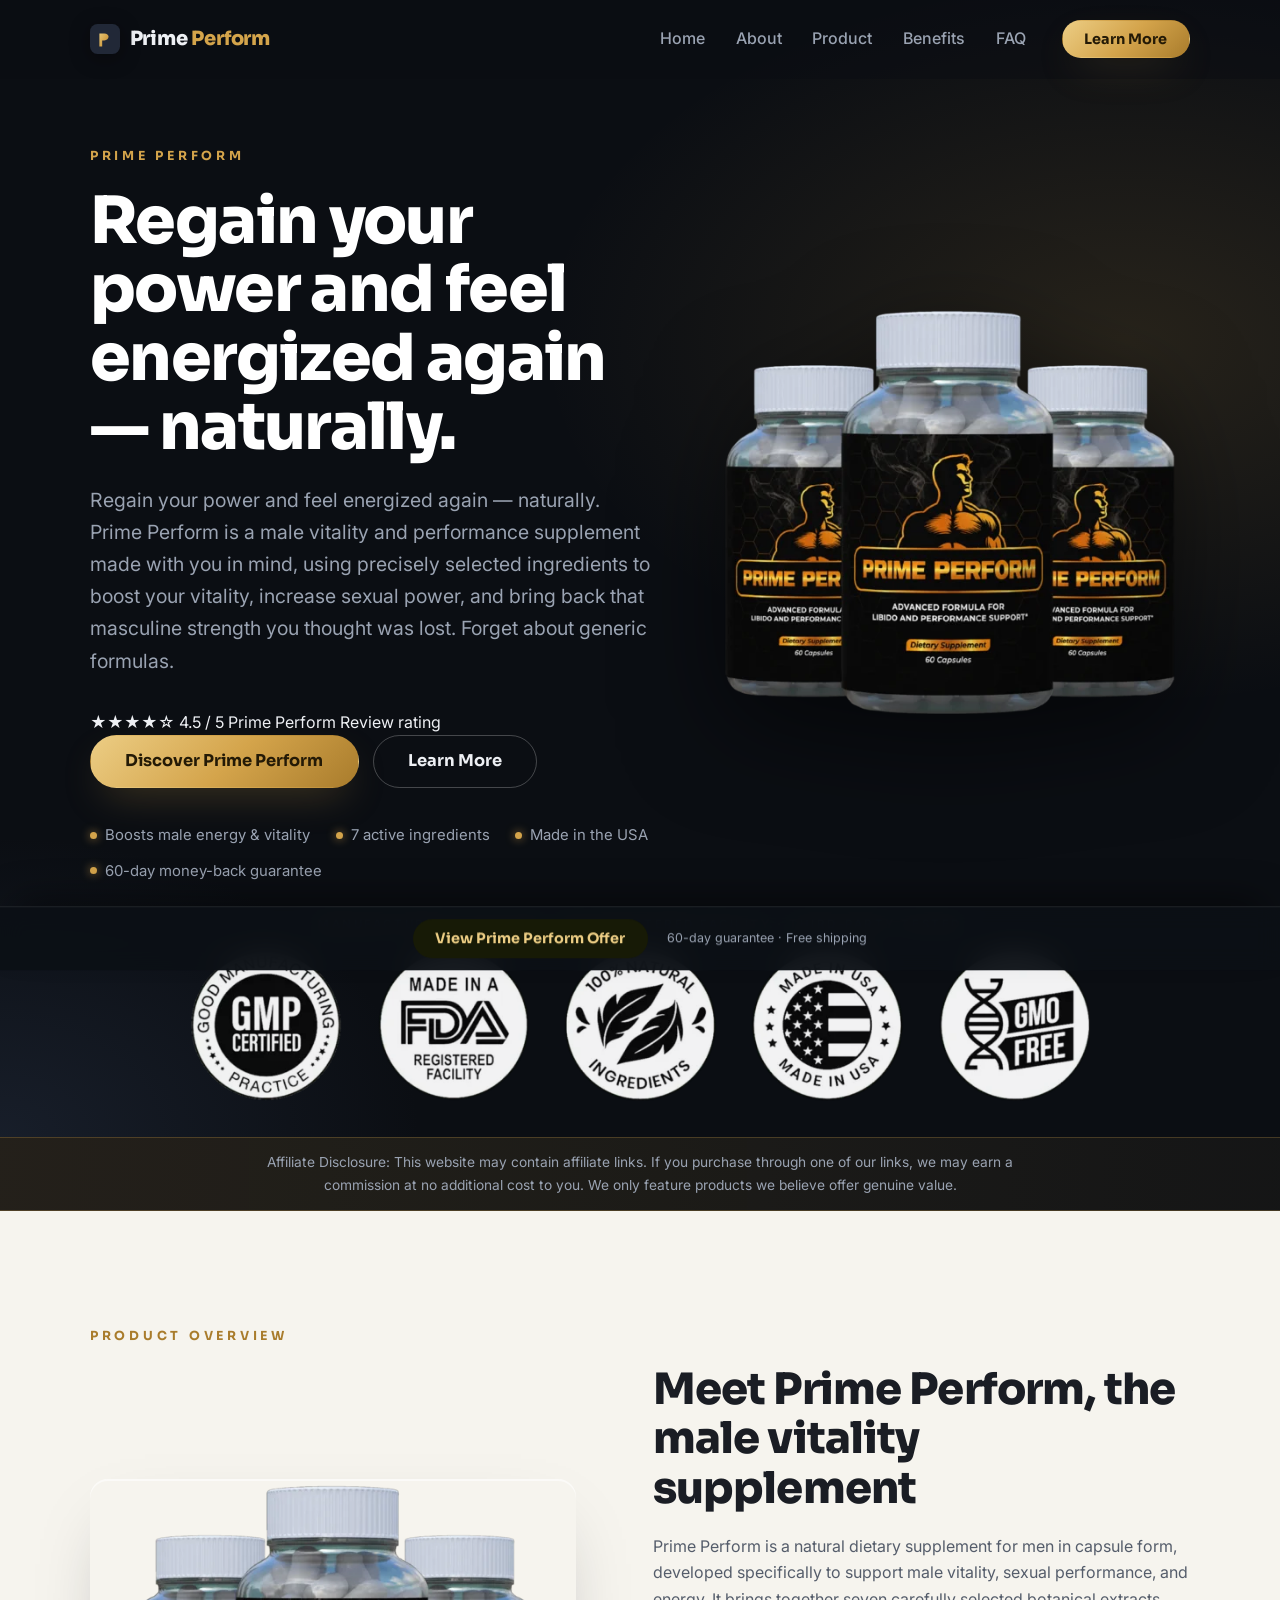
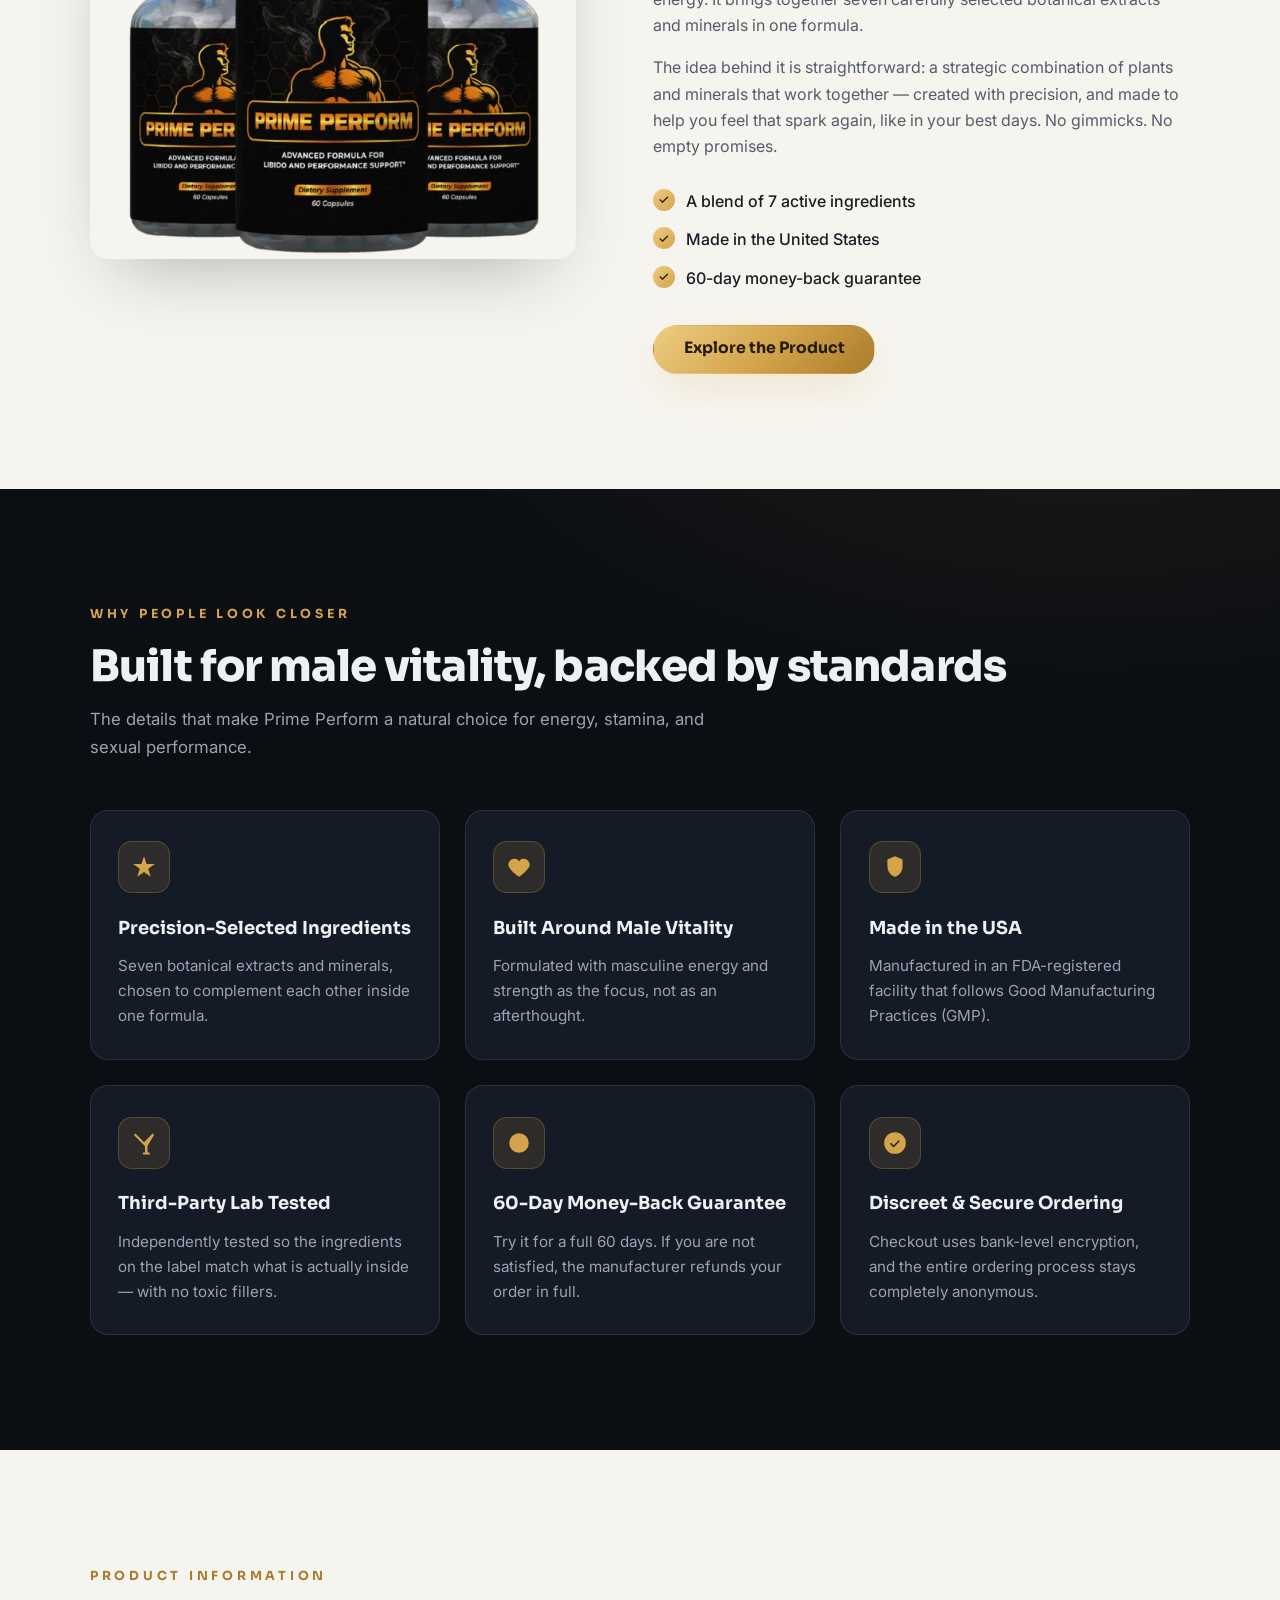
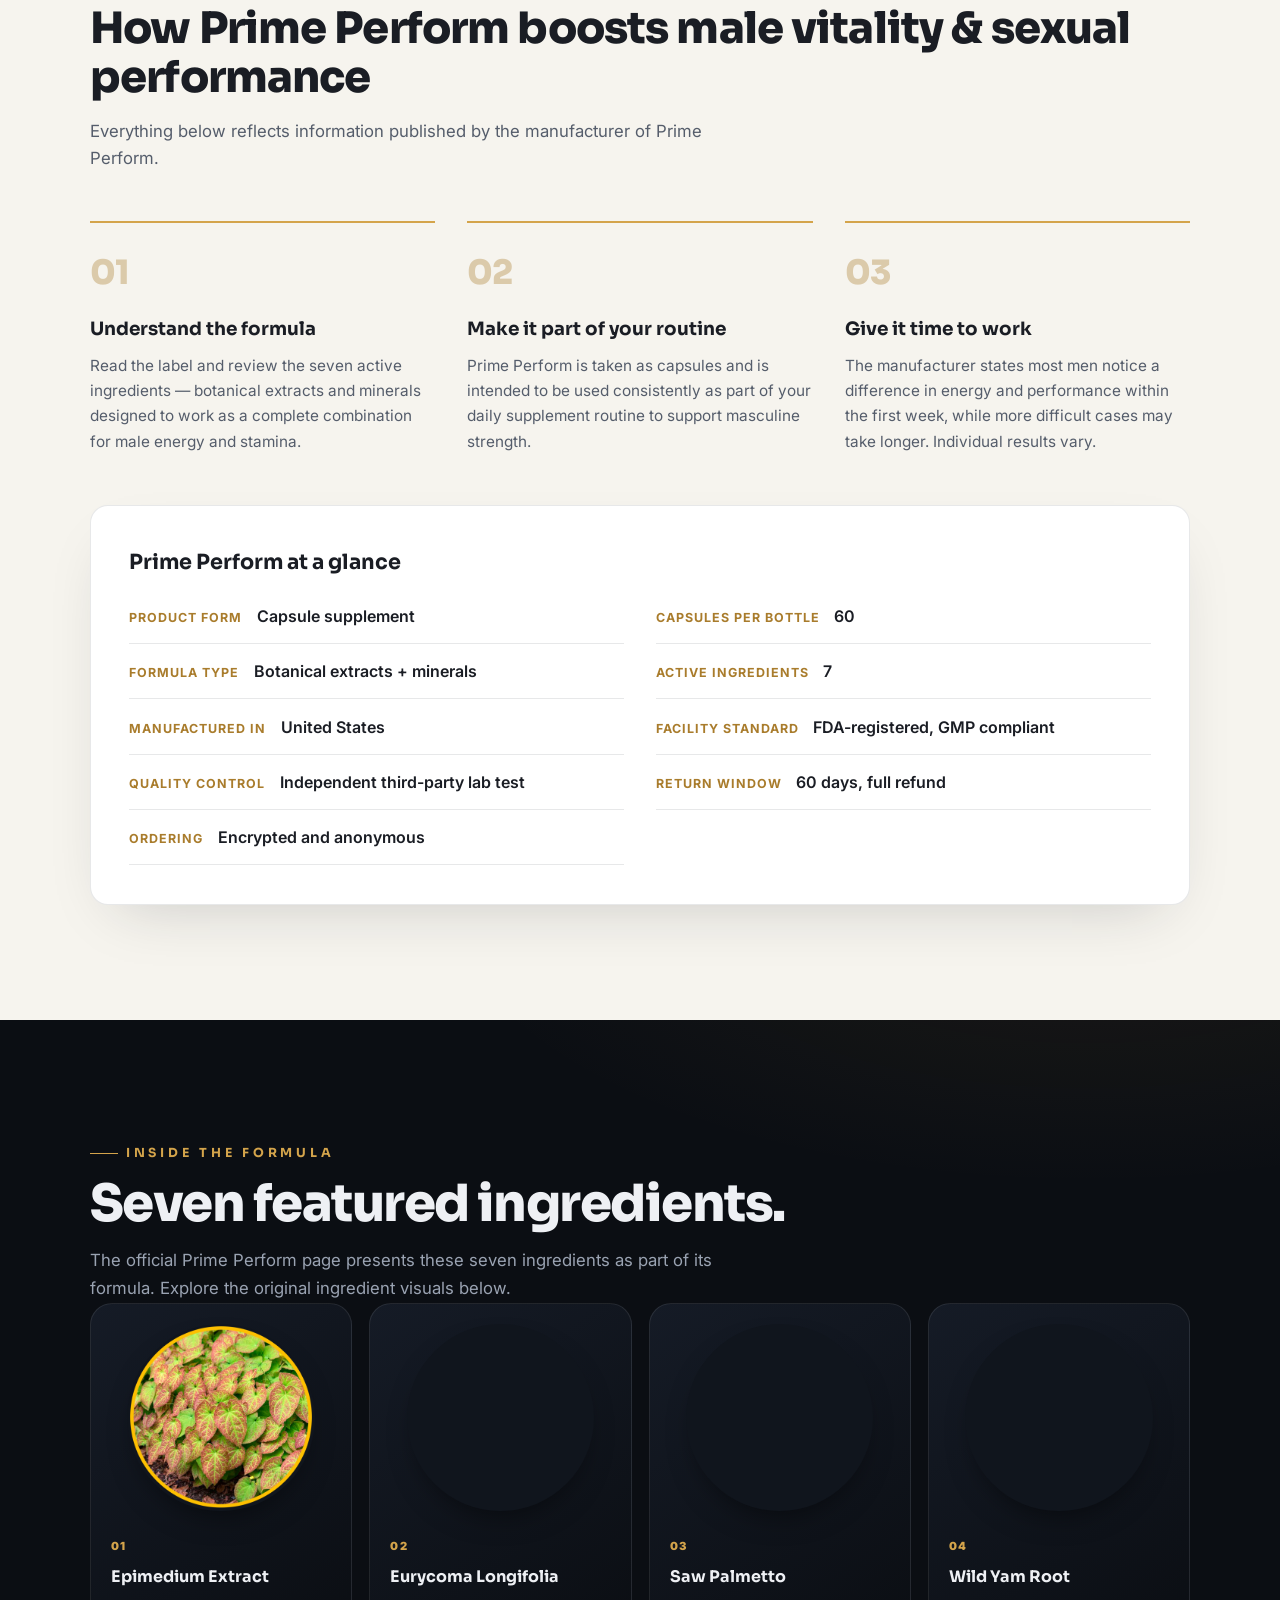
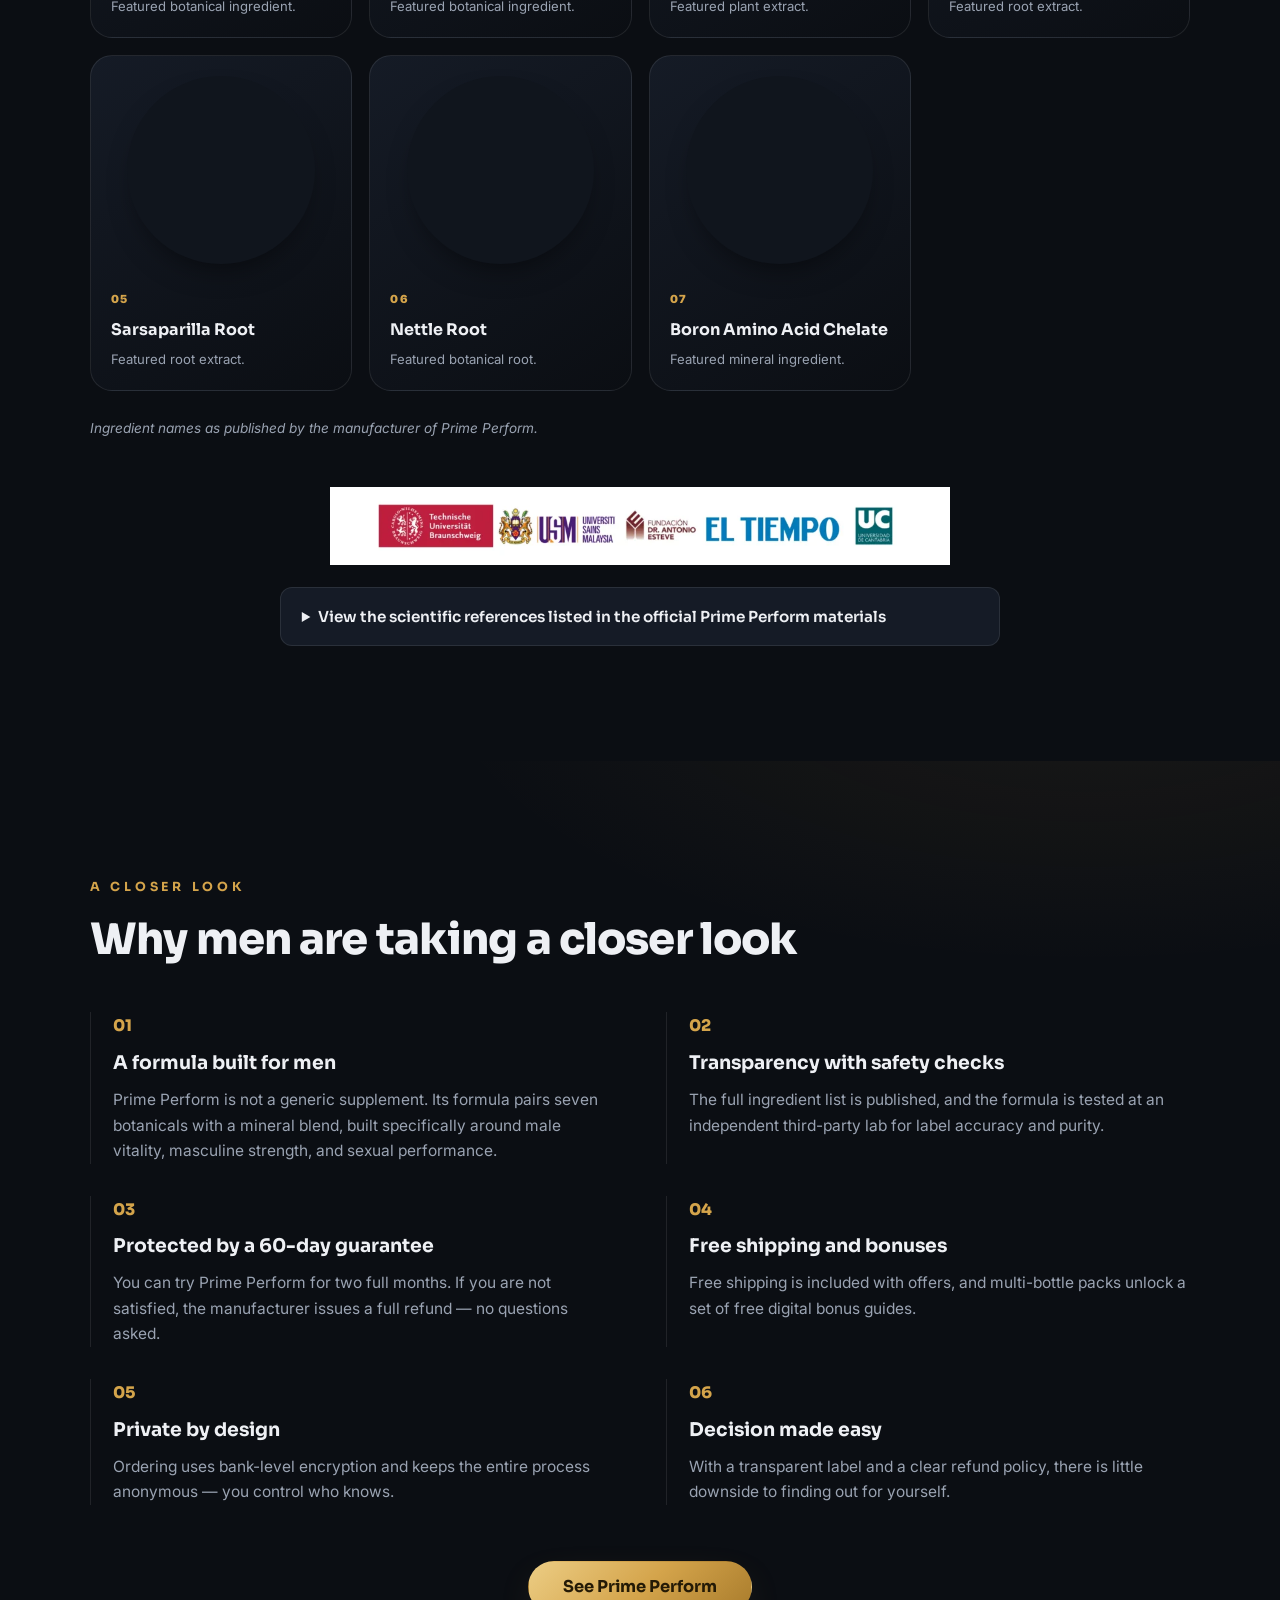
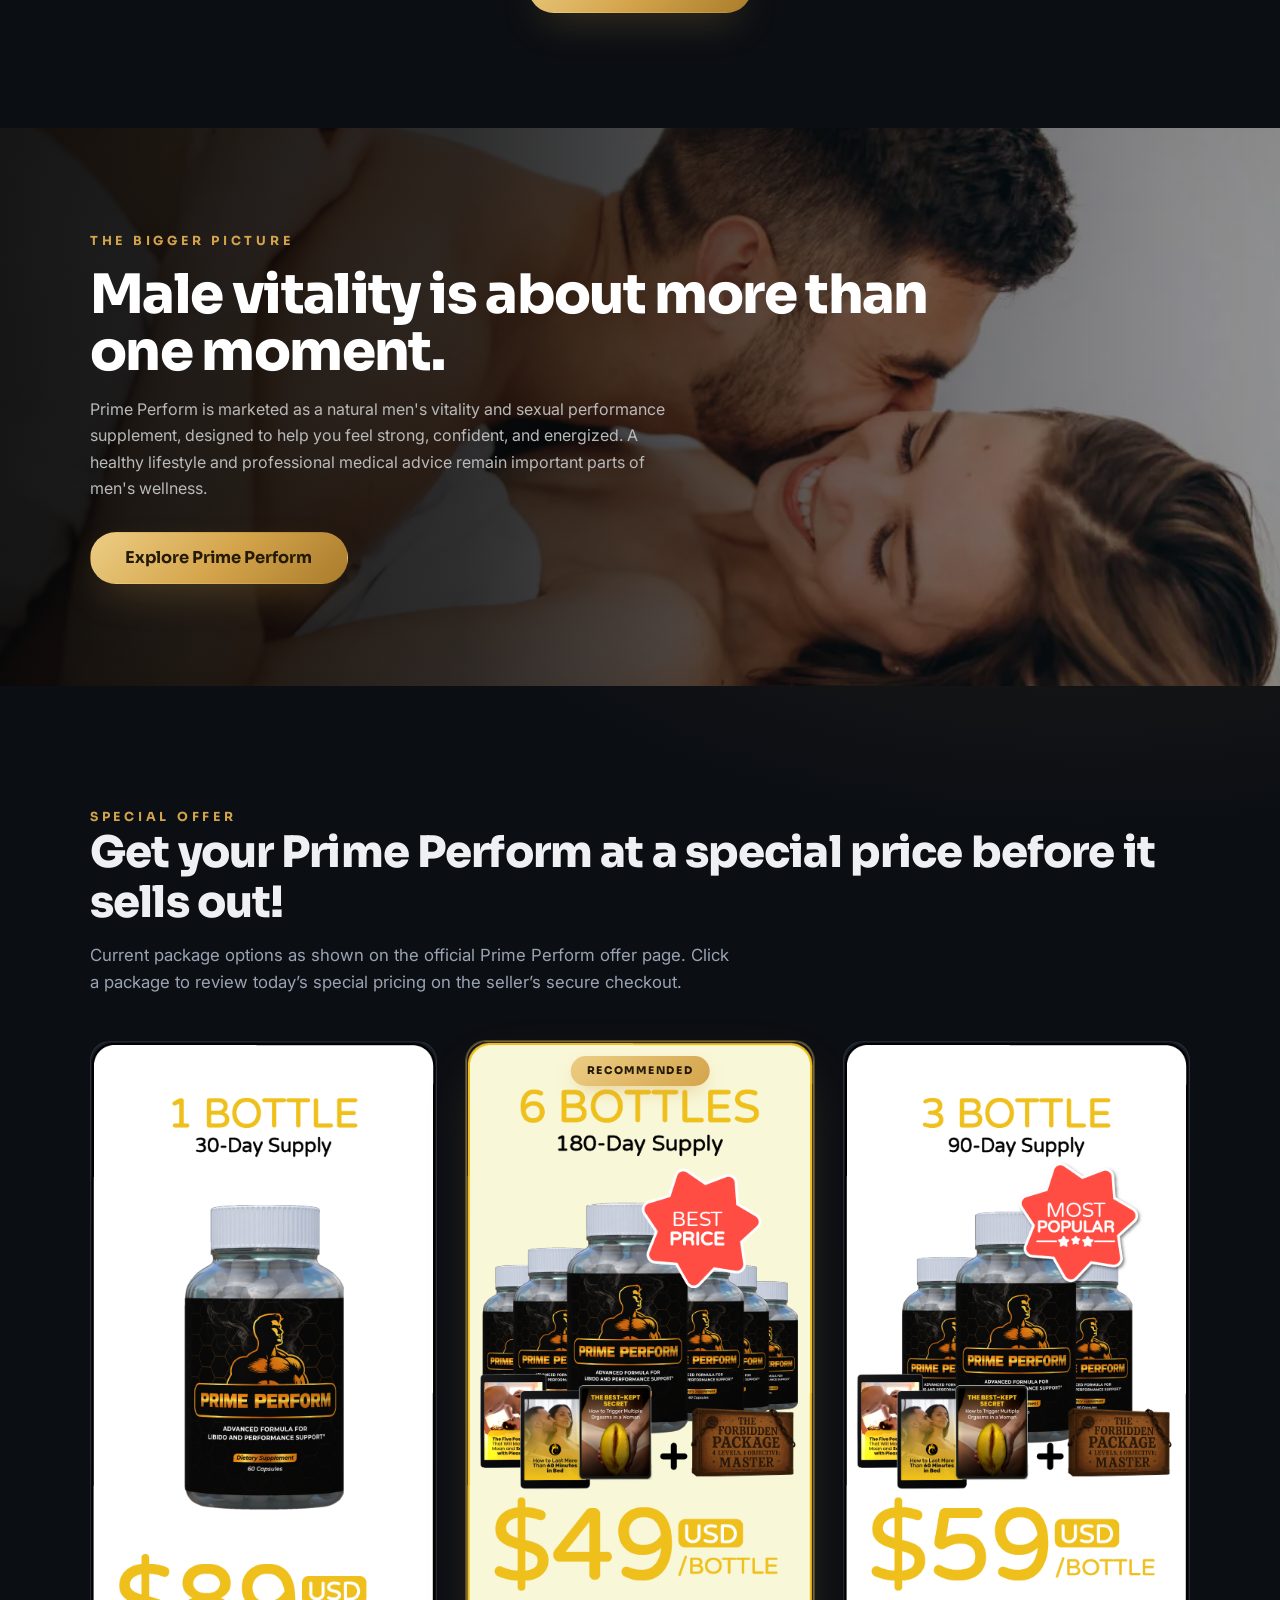
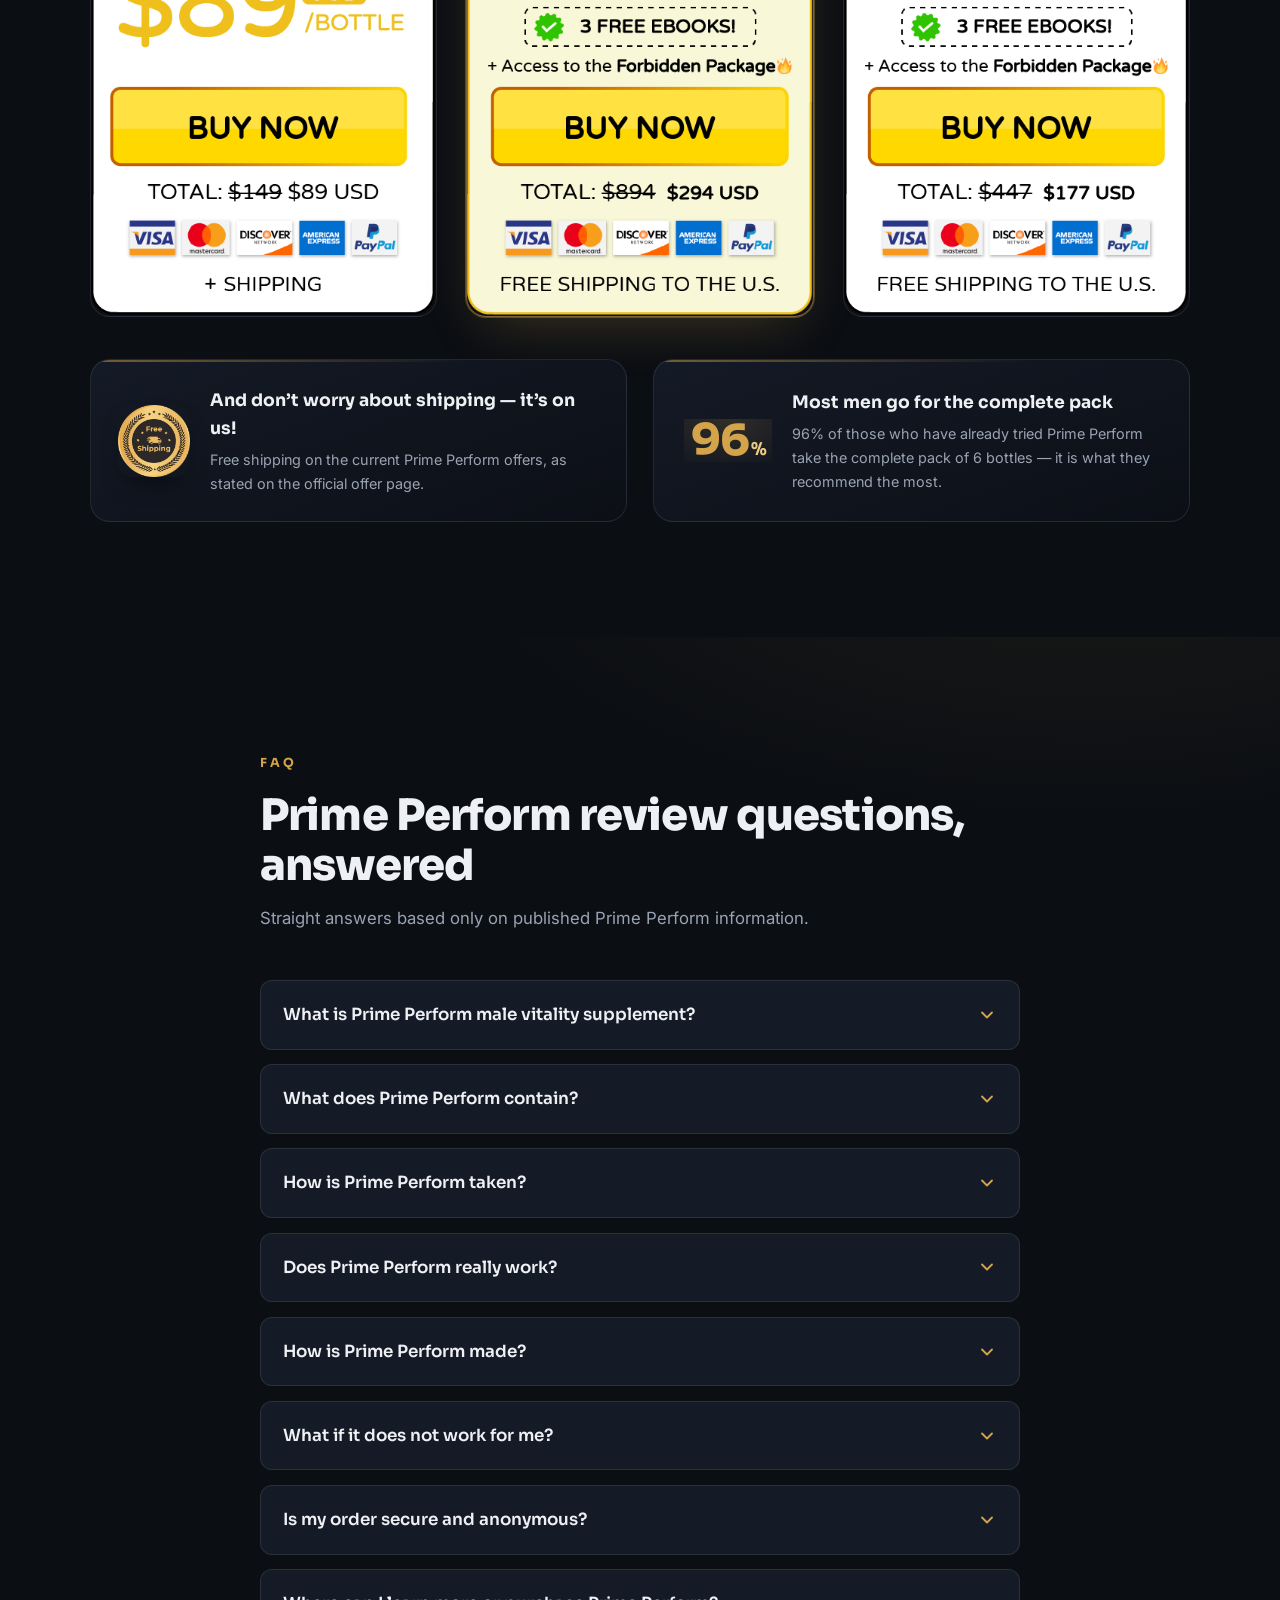
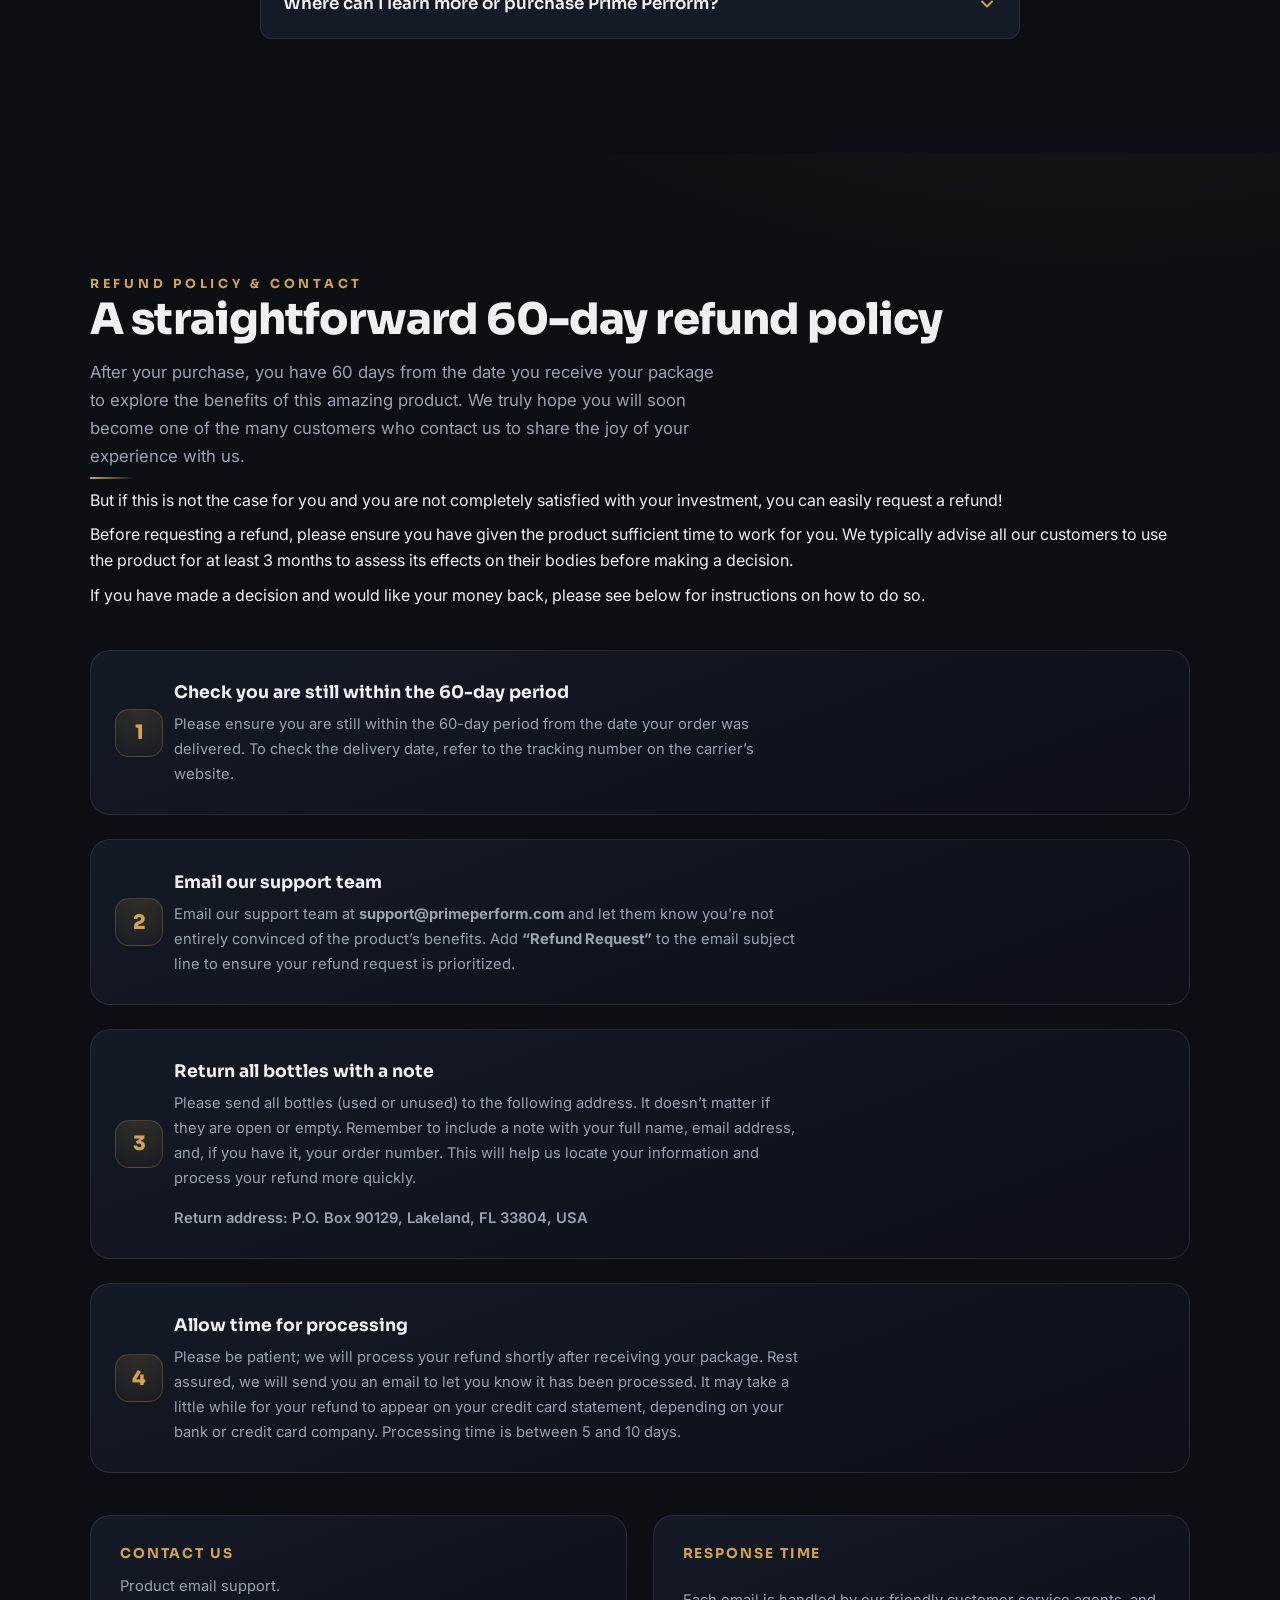
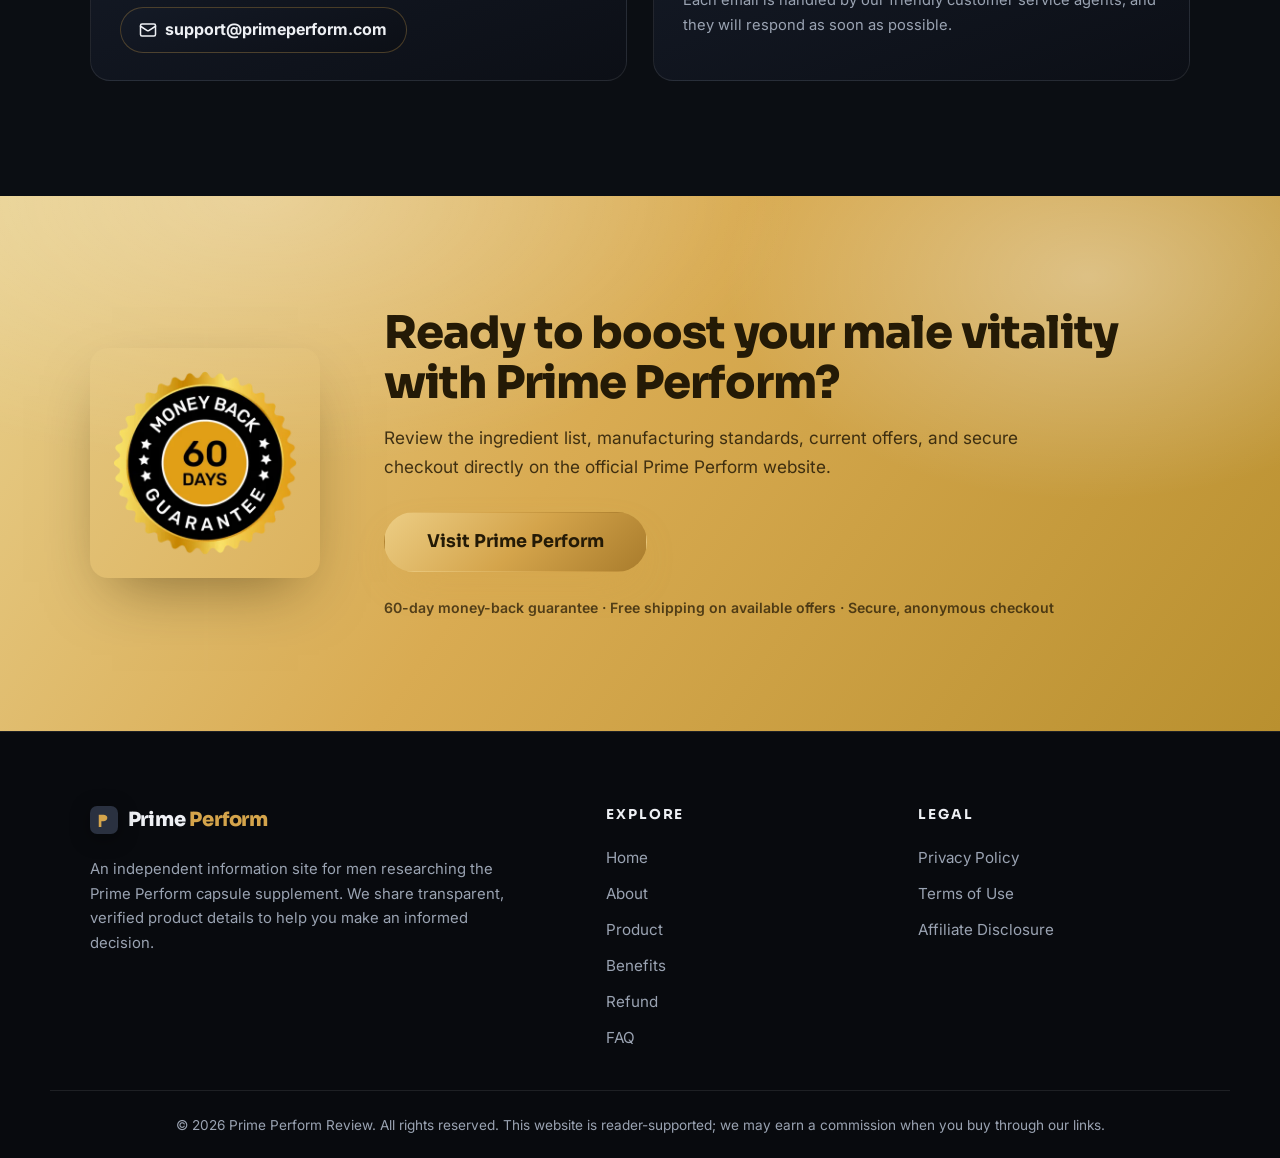
==== commit 72aef8ec: "Update index.html" ====
--- a/index.html
+++ b/index.html
@@ -79,6 +79,67 @@
     "manufacturer": {
       "@type": "Organization",
       "name": "Prime Perform"
+    },
+    "offers": {
+      "@type": "AggregateOffer",
+      "lowPrice": "89.00",
+      "highPrice": "294.00",
+      "priceCurrency": "USD",
+      "availability": "https://schema.org/InStock",
+      "offerCount": "3",
+      "url": "https://www.checkout-ds24.com/product/619570?aff=sangamsth",
+      "seller": {
+        "@type": "Organization",
+        "name": "Prime Perform"
+      },
+      "offers": [
+        {
+          "@type": "Offer",
+          "name": "Prime Perform 1 bottle",
+          "url": "https://www.checkout-ds24.com/product/619569?aff=sangamsth",
+          "price": "89.00",
+          "priceCurrency": "USD",
+          "availability": "https://schema.org/InStock"
+        },
+        {
+          "@type": "Offer",
+          "name": "Prime Perform 3 bottles",
+          "url": "https://www.checkout-ds24.com/product/619571?aff=sangamsth",
+          "price": "177.00",
+          "priceCurrency": "USD",
+          "availability": "https://schema.org/InStock"
+        },
+        {
+          "@type": "Offer",
+          "name": "Prime Perform 6 bottles",
+          "url": "https://www.checkout-ds24.com/product/619570?aff=sangamsth",
+          "price": "294.00",
+          "priceCurrency": "USD",
+          "availability": "https://schema.org/InStock"
+        }
+      ]
+    },
+    "aggregateRating": {
+      "@type": "AggregateRating",
+      "ratingValue": "4.5",
+      "bestRating": "5",
+      "ratingCount": "1"
+    },
+    "review": {
+      "@type": "Review",
+      "name": "Prime Perform Review: What to Know Before You Buy",
+      "reviewBody": "Prime Perform is a natural male vitality supplement made in a U.S. FDA-registered facility and third-party tested. Its seven-ingredient formula supports energy, stamina, and sexual performance, backed by a 60-day money-back guarantee.",
+      "reviewRating": {
+        "@type": "Rating",
+        "ratingValue": "4.5",
+        "bestRating": "5"
+      },
+      "author": {
+        "@type": "Organization",
+        "name": "Prime Perform Review",
+        "url": "https://sangamsacc.github.io/primeperform-review/"
+      },
+      "datePublished": "2026-09-15"
     }
   }
   </script>
@@ -210,6 +271,11 @@
           <p class="eyebrow">Prime Perform</p>
           <h1>Regain your power and feel energized again — naturally.</h1>
           <p class="hero-lede">Regain your power and feel energized again — naturally. Prime Perform is a male vitality and performance supplement made with you in mind, using precisely selected ingredients to boost your vitality, increase sexual power, and bring back that masculine strength you thought was lost. Forget about generic formulas.</p>
+          <div class="hero-rating" aria-label="Editor rating: 4.5 out of 5">
+            <span class="hero-stars" aria-hidden="true">★★★★☆</span>
+            <span class="hero-rating-value">4.5 / 5</span>
+            <span class="hero-rating-label">Prime Perform Review rating</span>
+          </div>
           <div class="hero-actions">
             <a href="#offer" class="btn btn--primary btn--lg">Discover Prime Perform</a>
             <a href="#product" class="btn btn--ghost btn--lg">Learn More</a>
@@ -767,4 +833,4 @@
 
   <script src="script.js" defer></script>
 </body>
-</html>+</html>
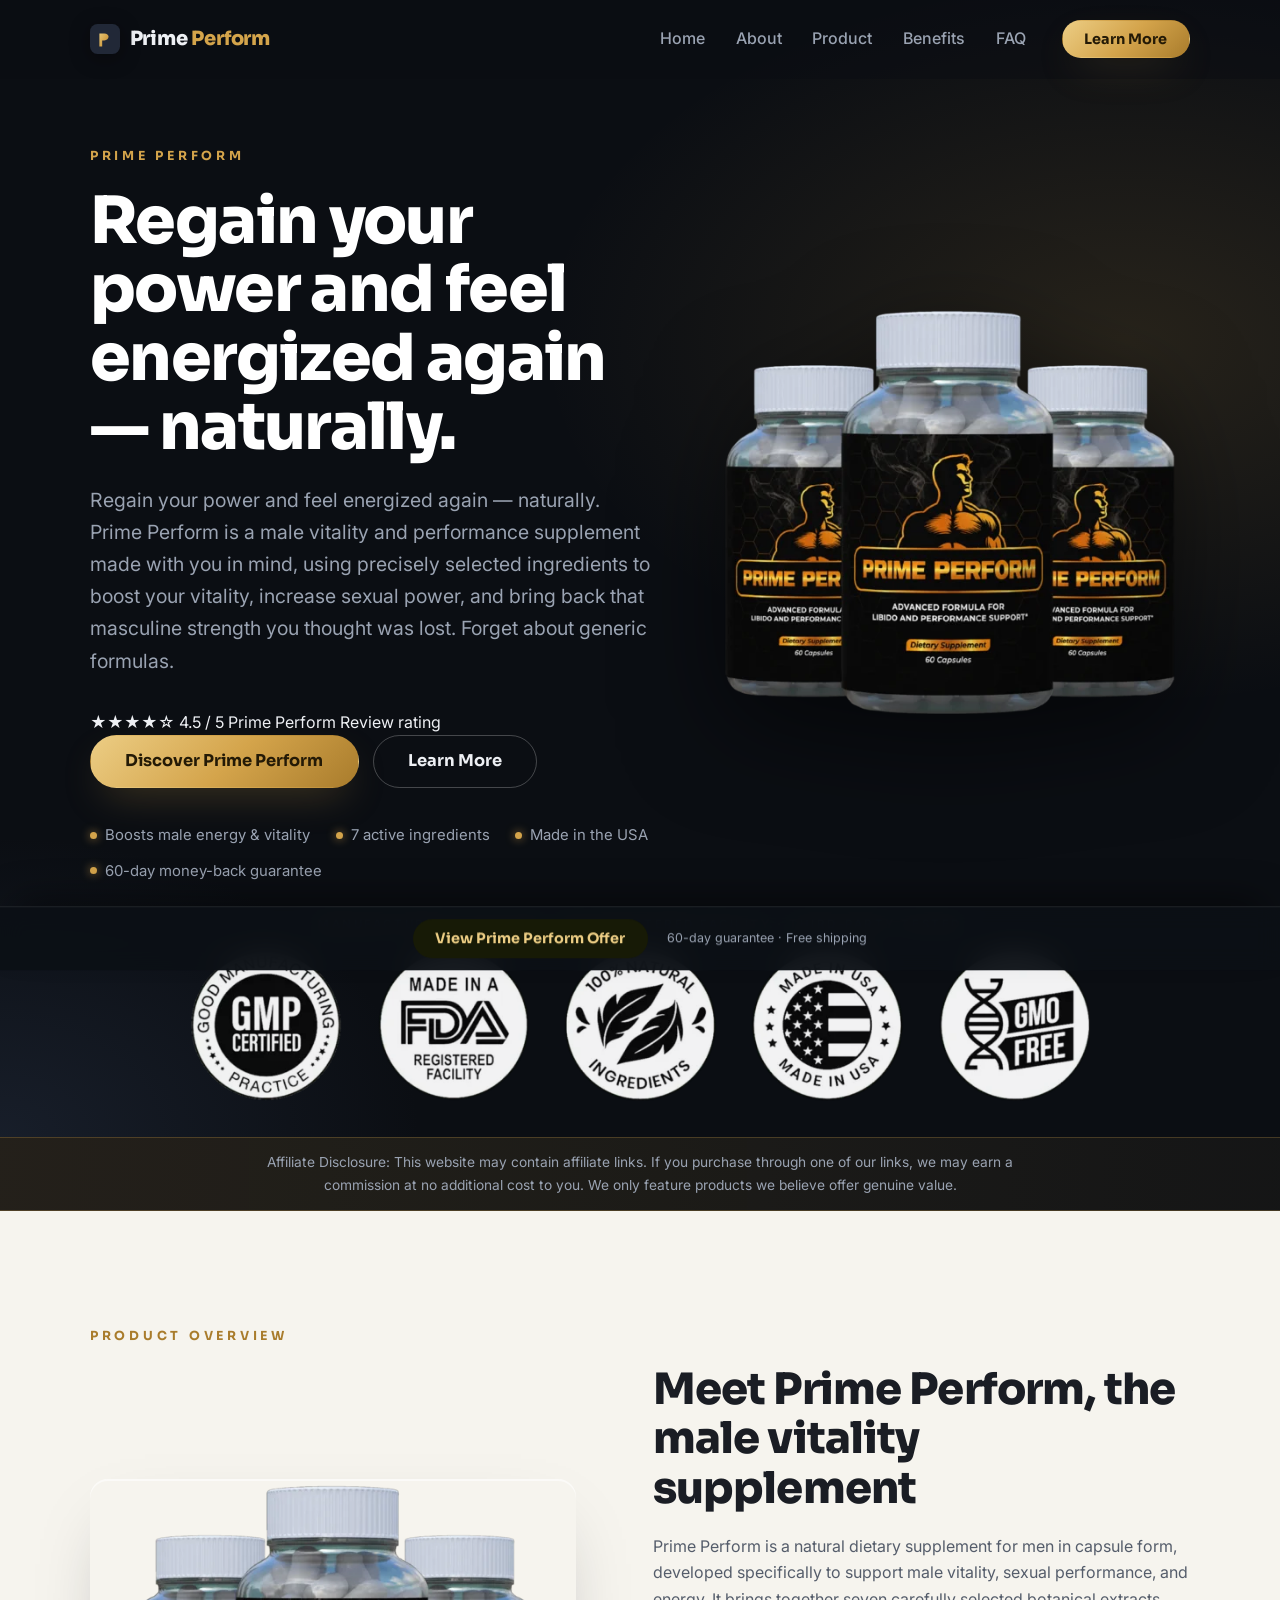
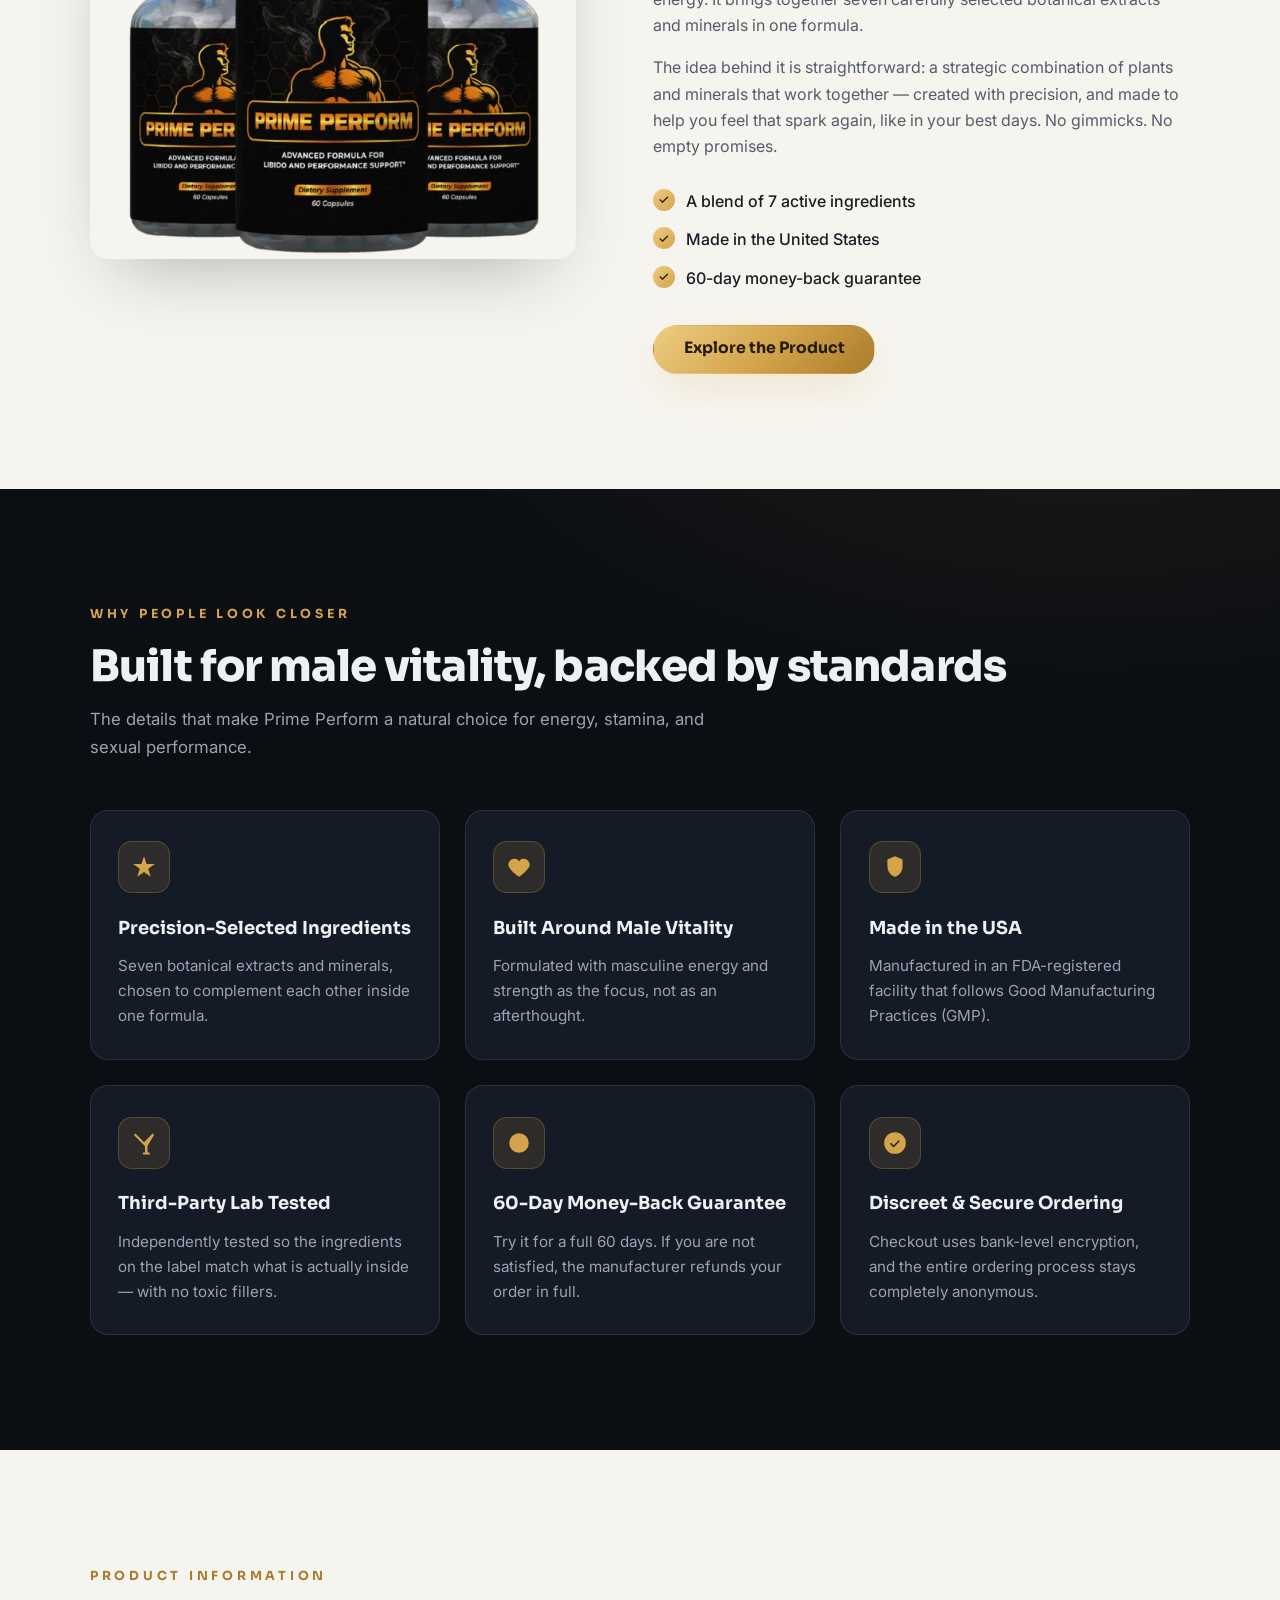
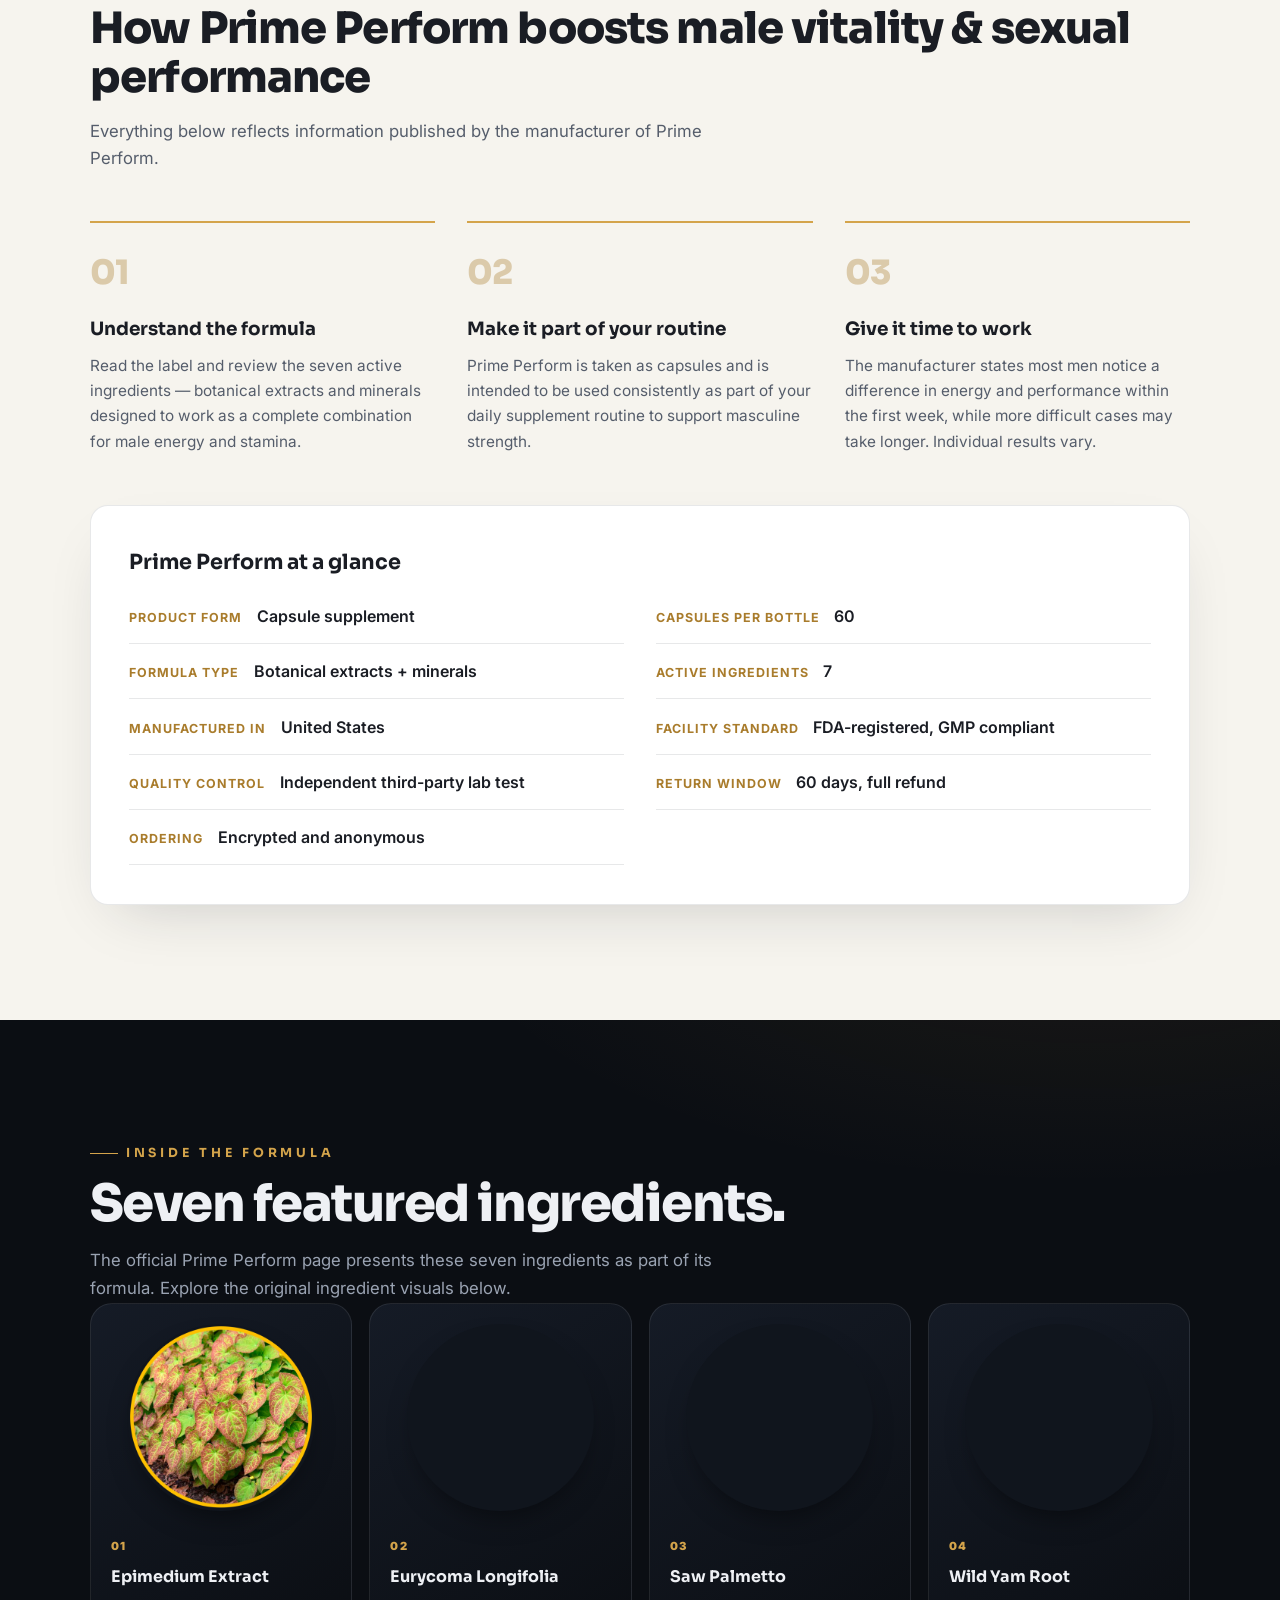
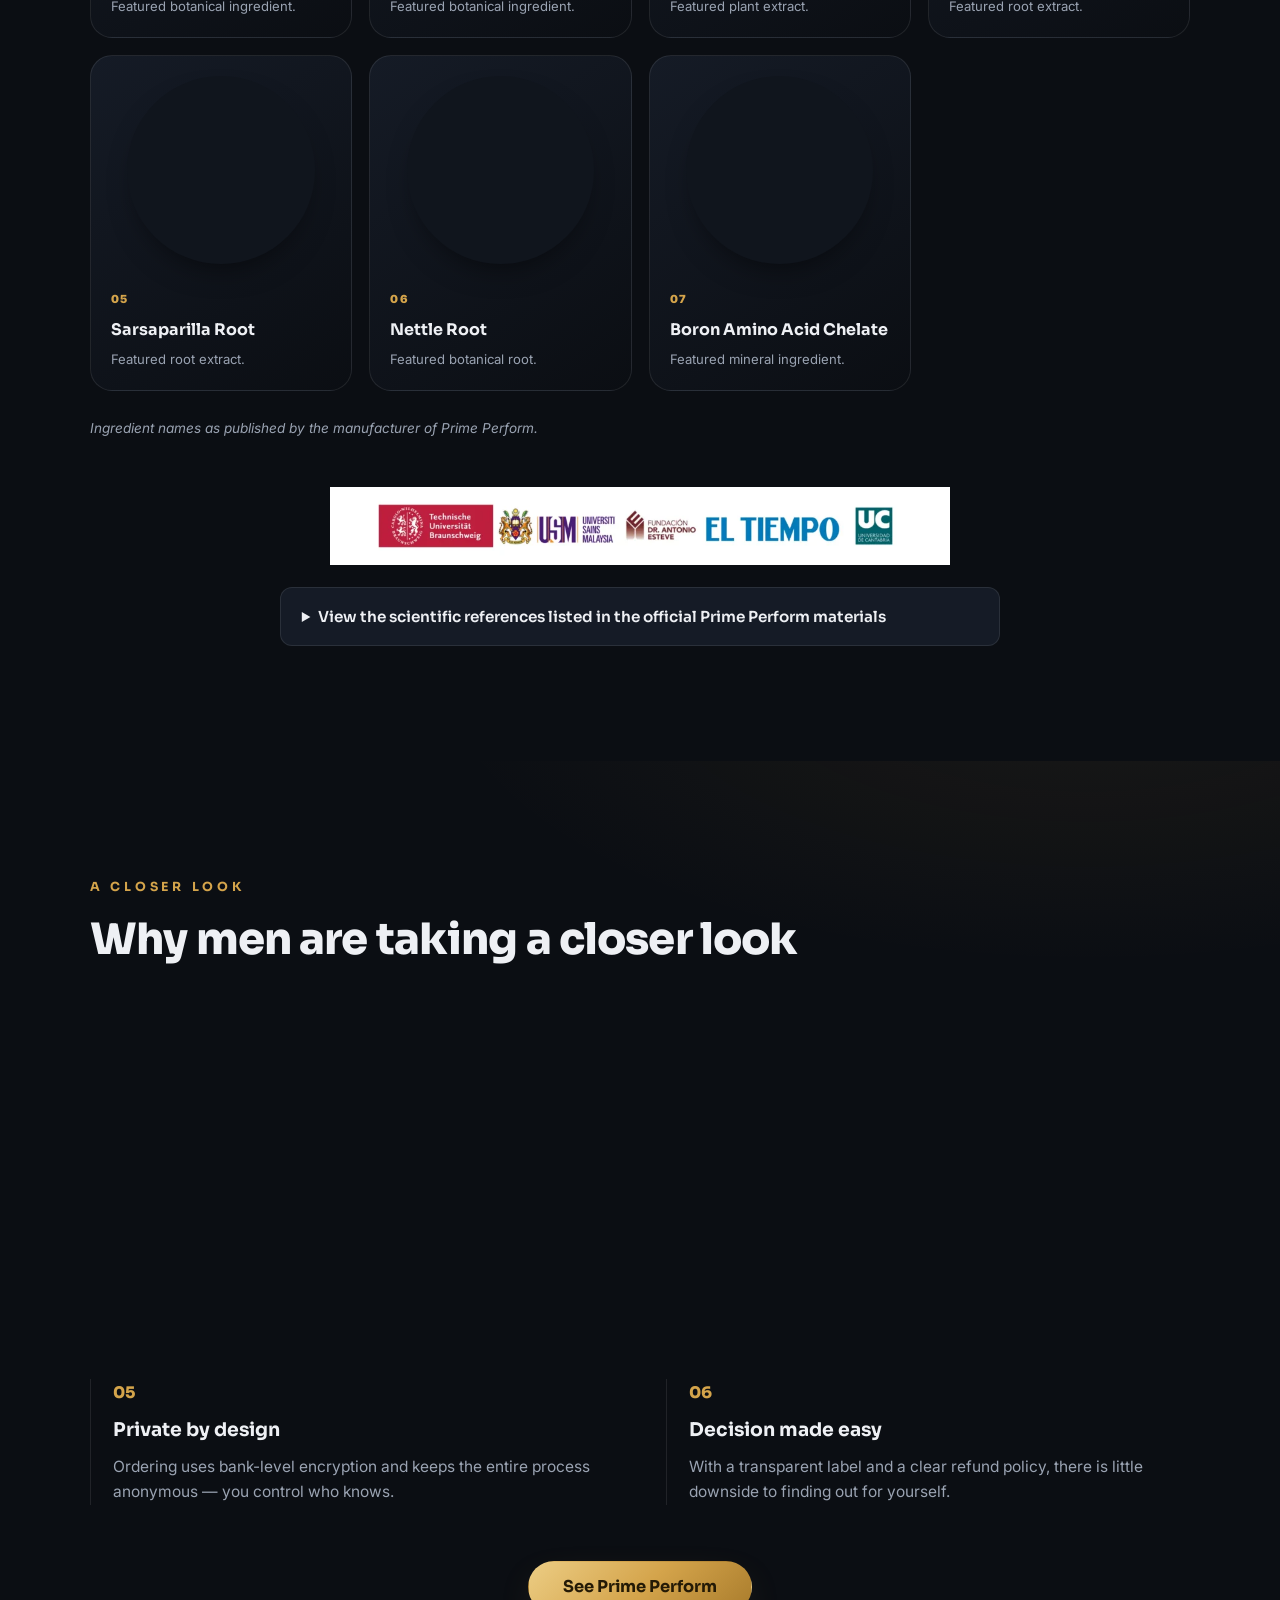
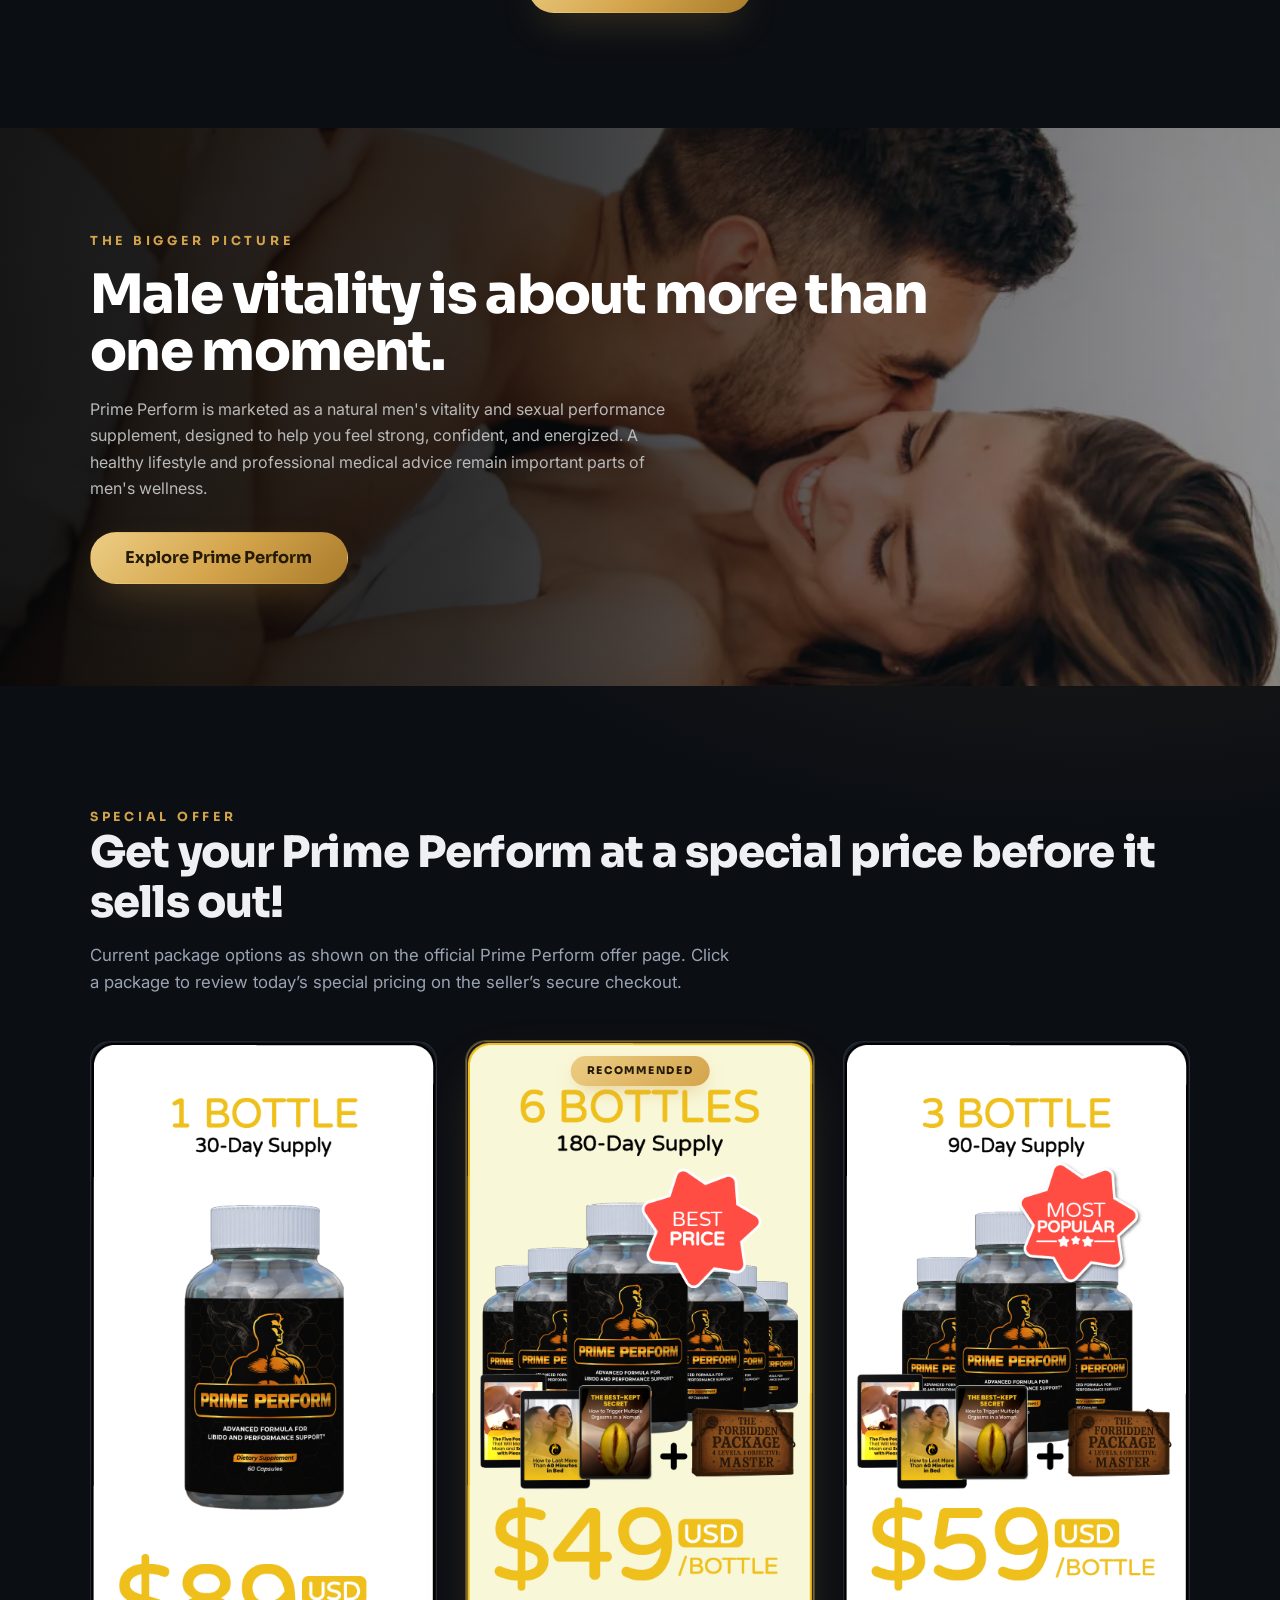
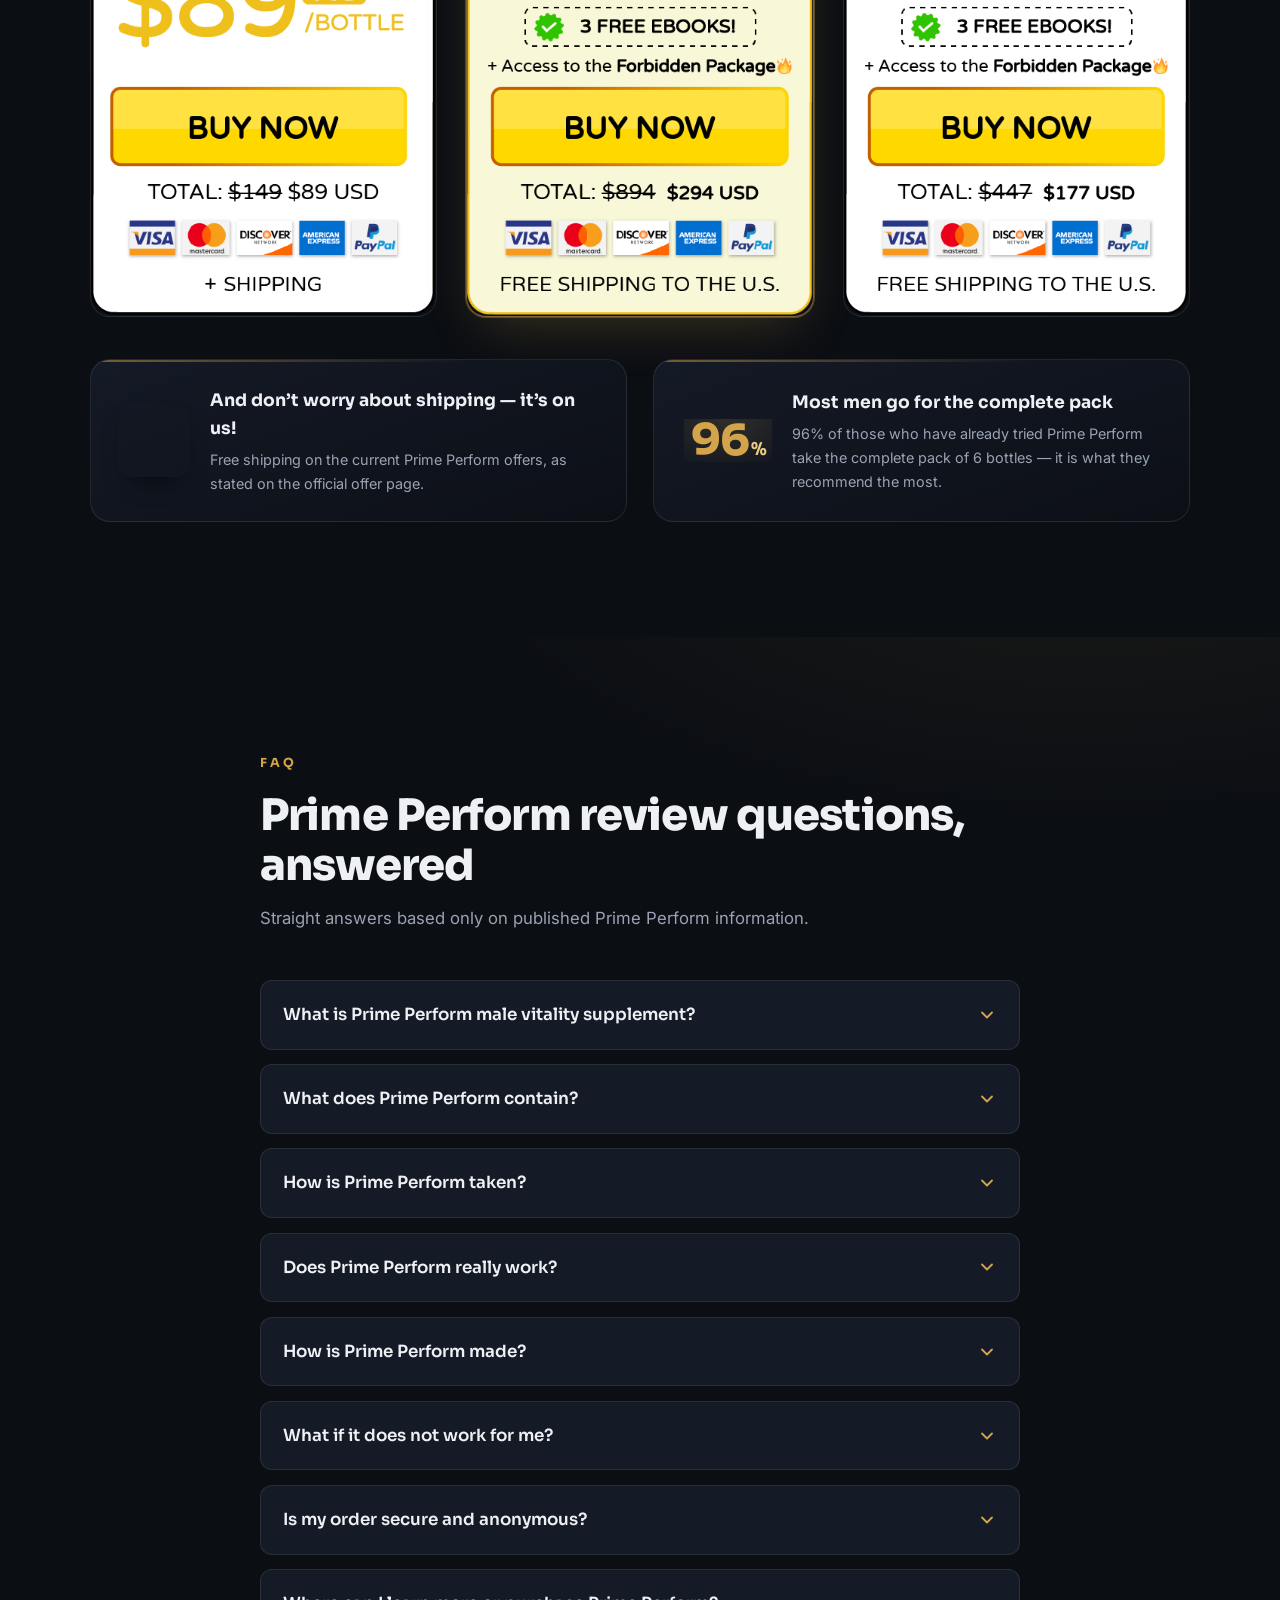
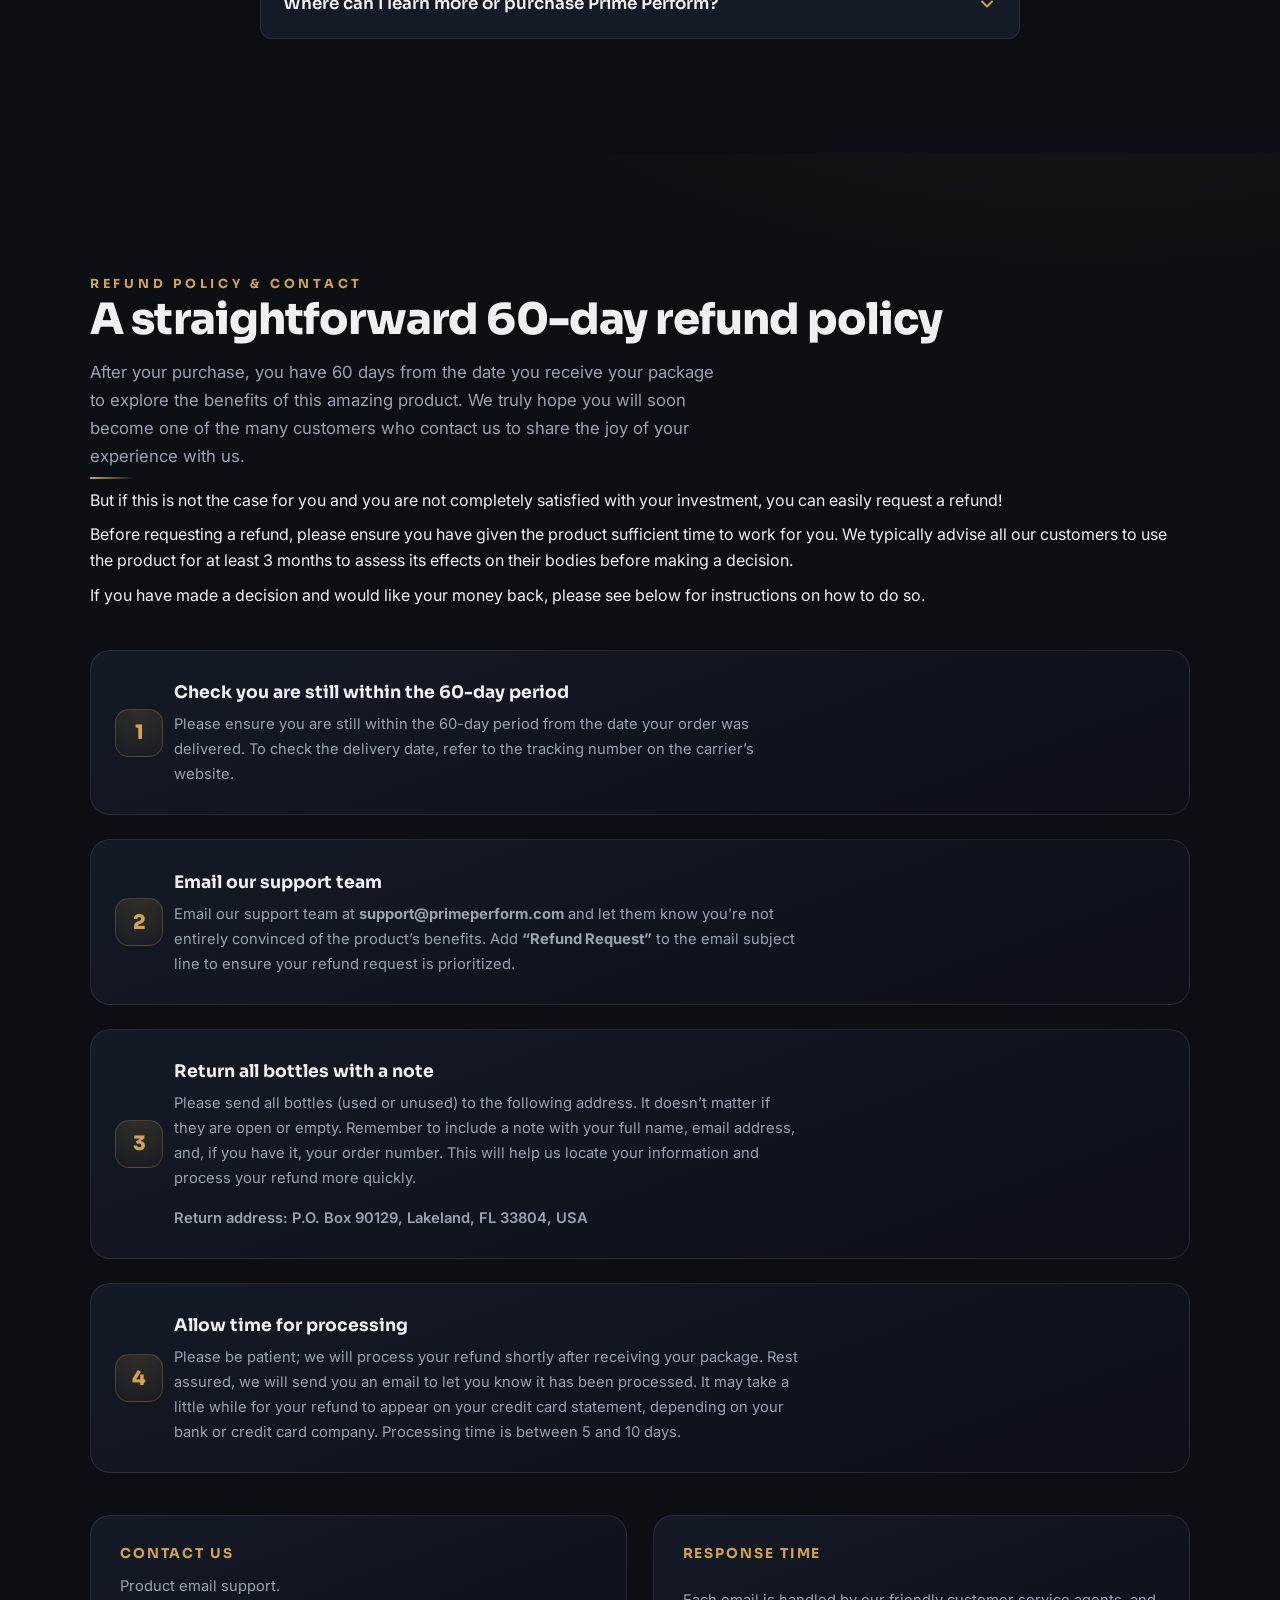
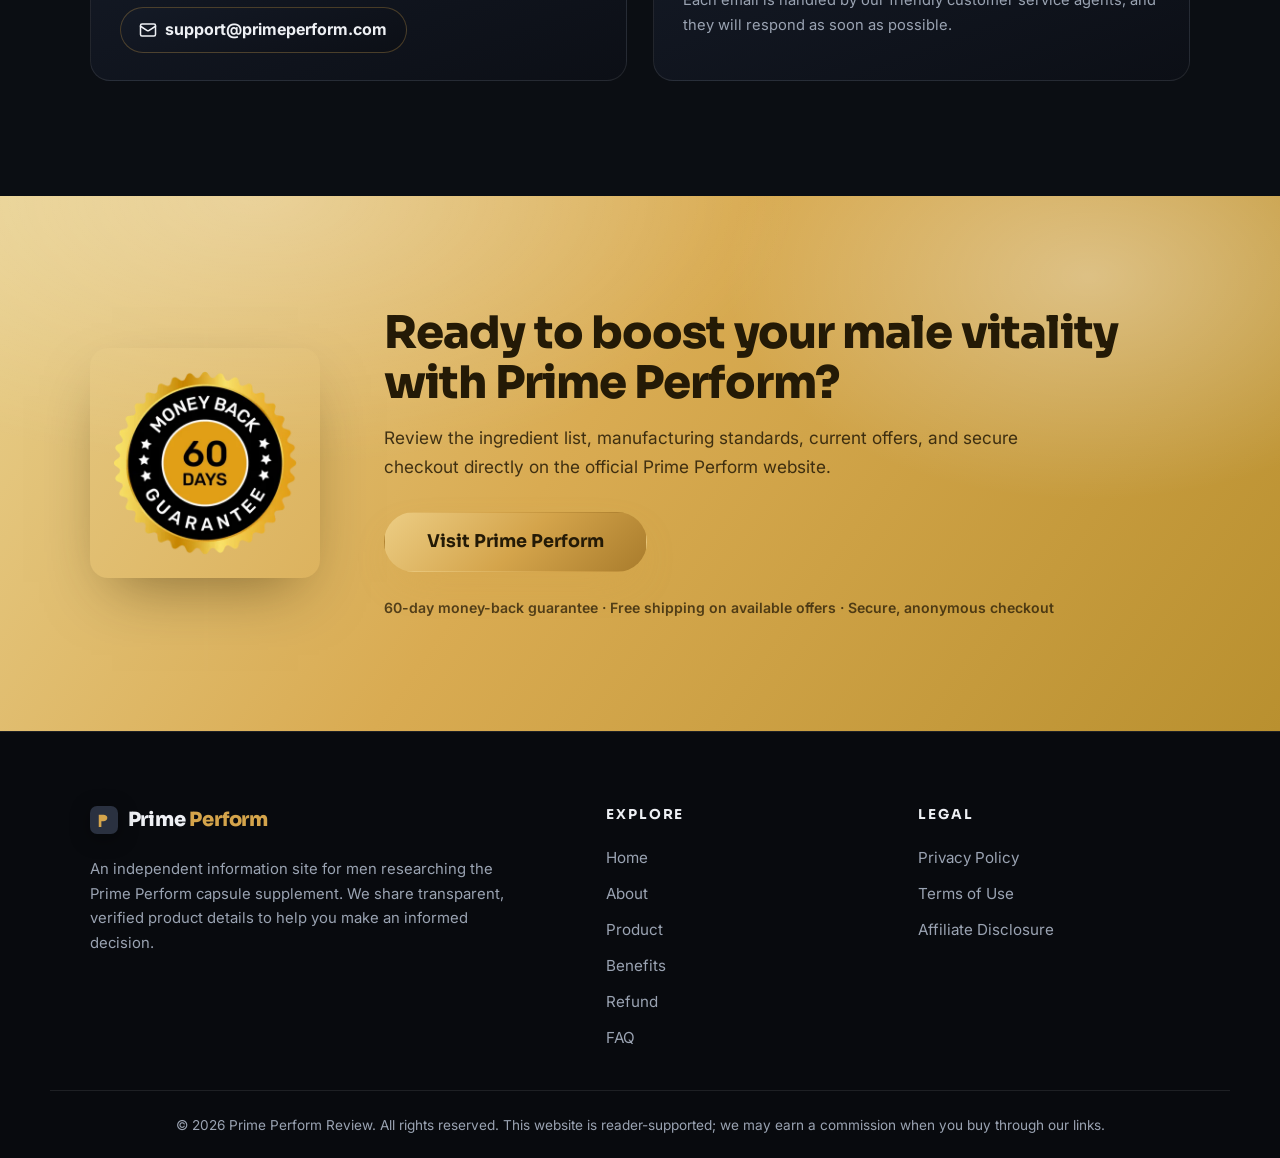
==== commit f685df96: "Update index.html" ====
--- a/index.html
+++ b/index.html
@@ -35,10 +35,12 @@
   <link rel="preload" as="image" href="assets/images/new-bottle.webp" fetchpriority="high">
   <meta property="og:locale" content="en_US">
 
-  <!-- Fonts -->
+  <!-- Fonts (non-blocking) -->
   <link rel="preconnect" href="https://fonts.googleapis.com">
   <link rel="preconnect" href="https://fonts.gstatic.com" crossorigin>
-  <link href="https://fonts.googleapis.com/css2?family=Sora:wght@600;700;800&family=Inter:wght@400;500;600;700&display=swap" rel="stylesheet">
+  <link rel="preload" as="style" href="https://fonts.googleapis.com/css2?family=Sora:wght@600;700;800&family=Inter:wght@400;500;600;700&display=swap">
+  <link rel="stylesheet" href="https://fonts.googleapis.com/css2?family=Sora:wght@600;700;800&family=Inter:wght@400;500;600;700&display=swap" media="print" onload="this.media='all'">
+  <noscript><link rel="stylesheet" href="https://fonts.googleapis.com/css2?family=Sora:wght@600;700;800&family=Inter:wght@400;500;600;700&display=swap"></noscript>
 
   <link rel="stylesheet" href="style.css">
 
@@ -826,7 +828,7 @@
   </main>
 
   <!-- Sticky mobile CTA -->
-  <div class="sticky-cta" id="stickyCta" aria-hidden="true">
+  <div class="sticky-cta" id="stickyCta">
     <a href="#offer" class="btn btn--inverse btn--sm">View Prime Perform Offer</a>
     <span>60-day guarantee &middot; Free shipping</span>
   </div>
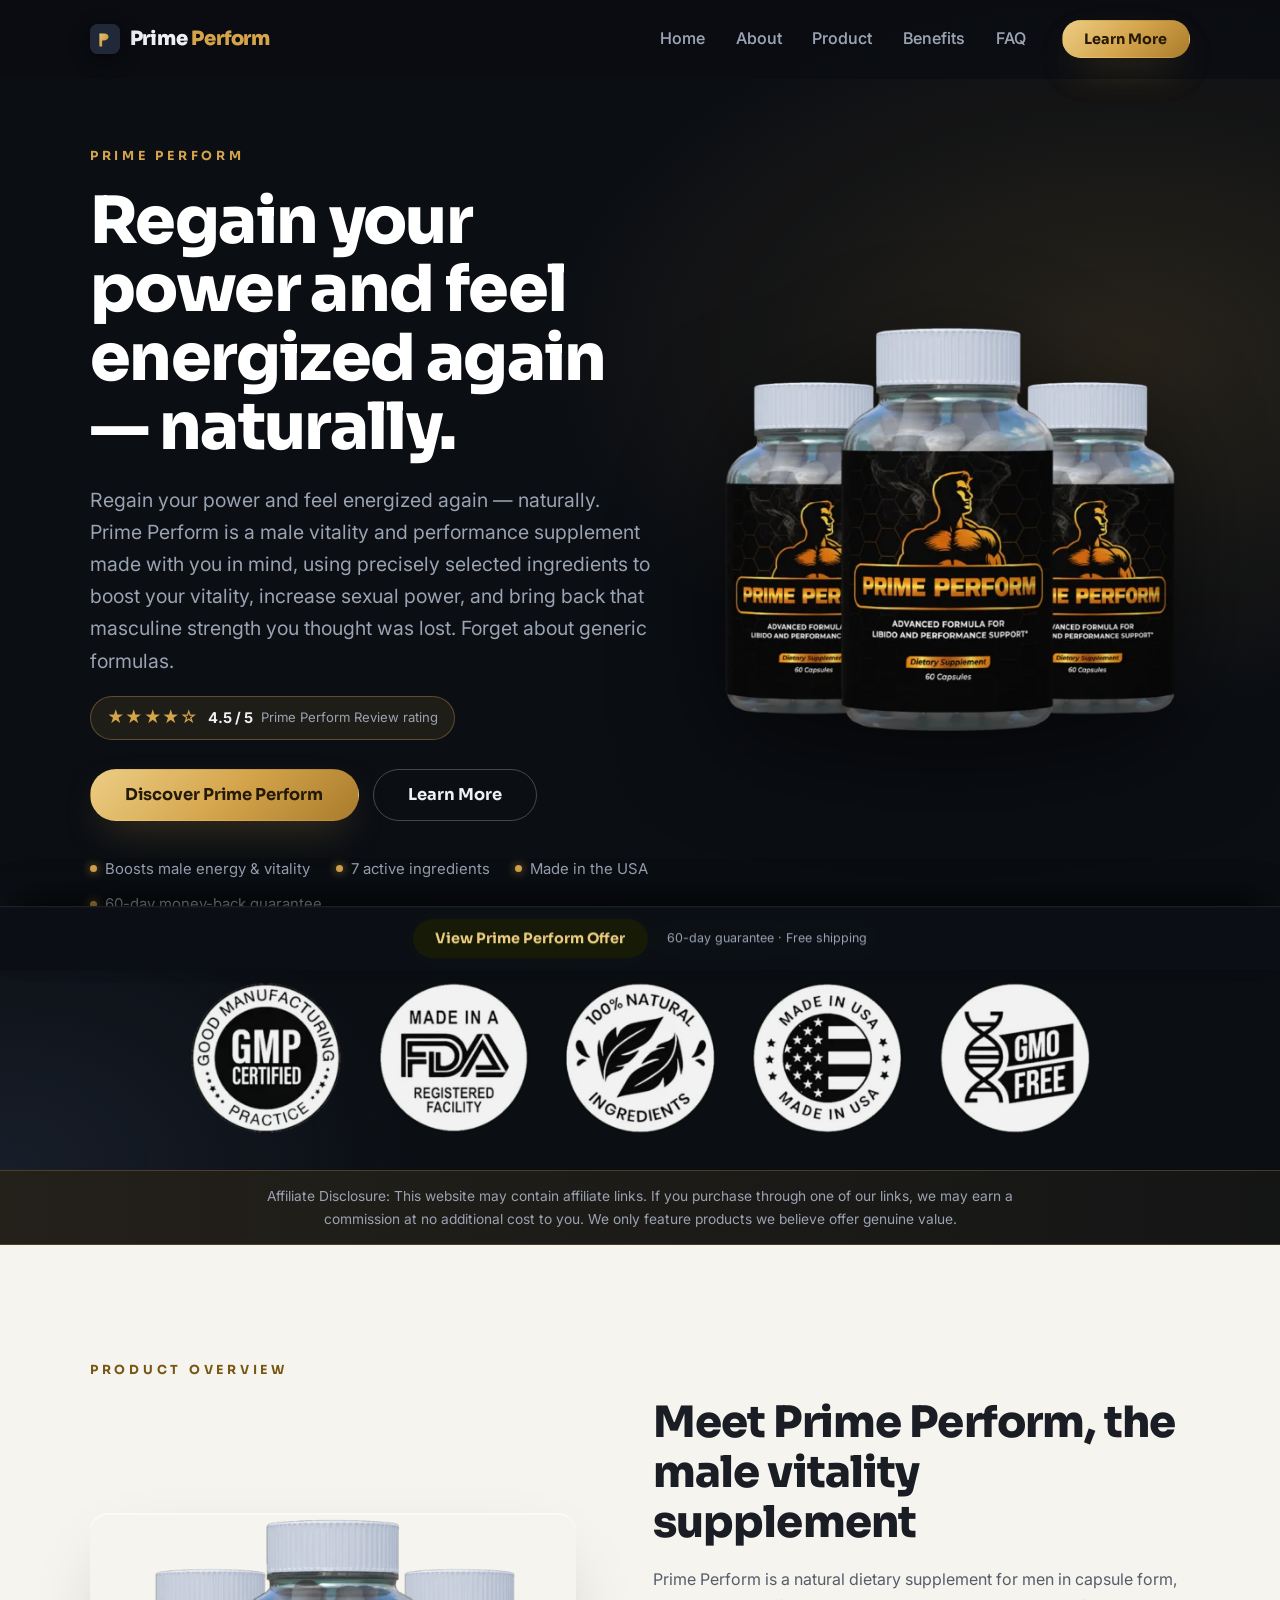
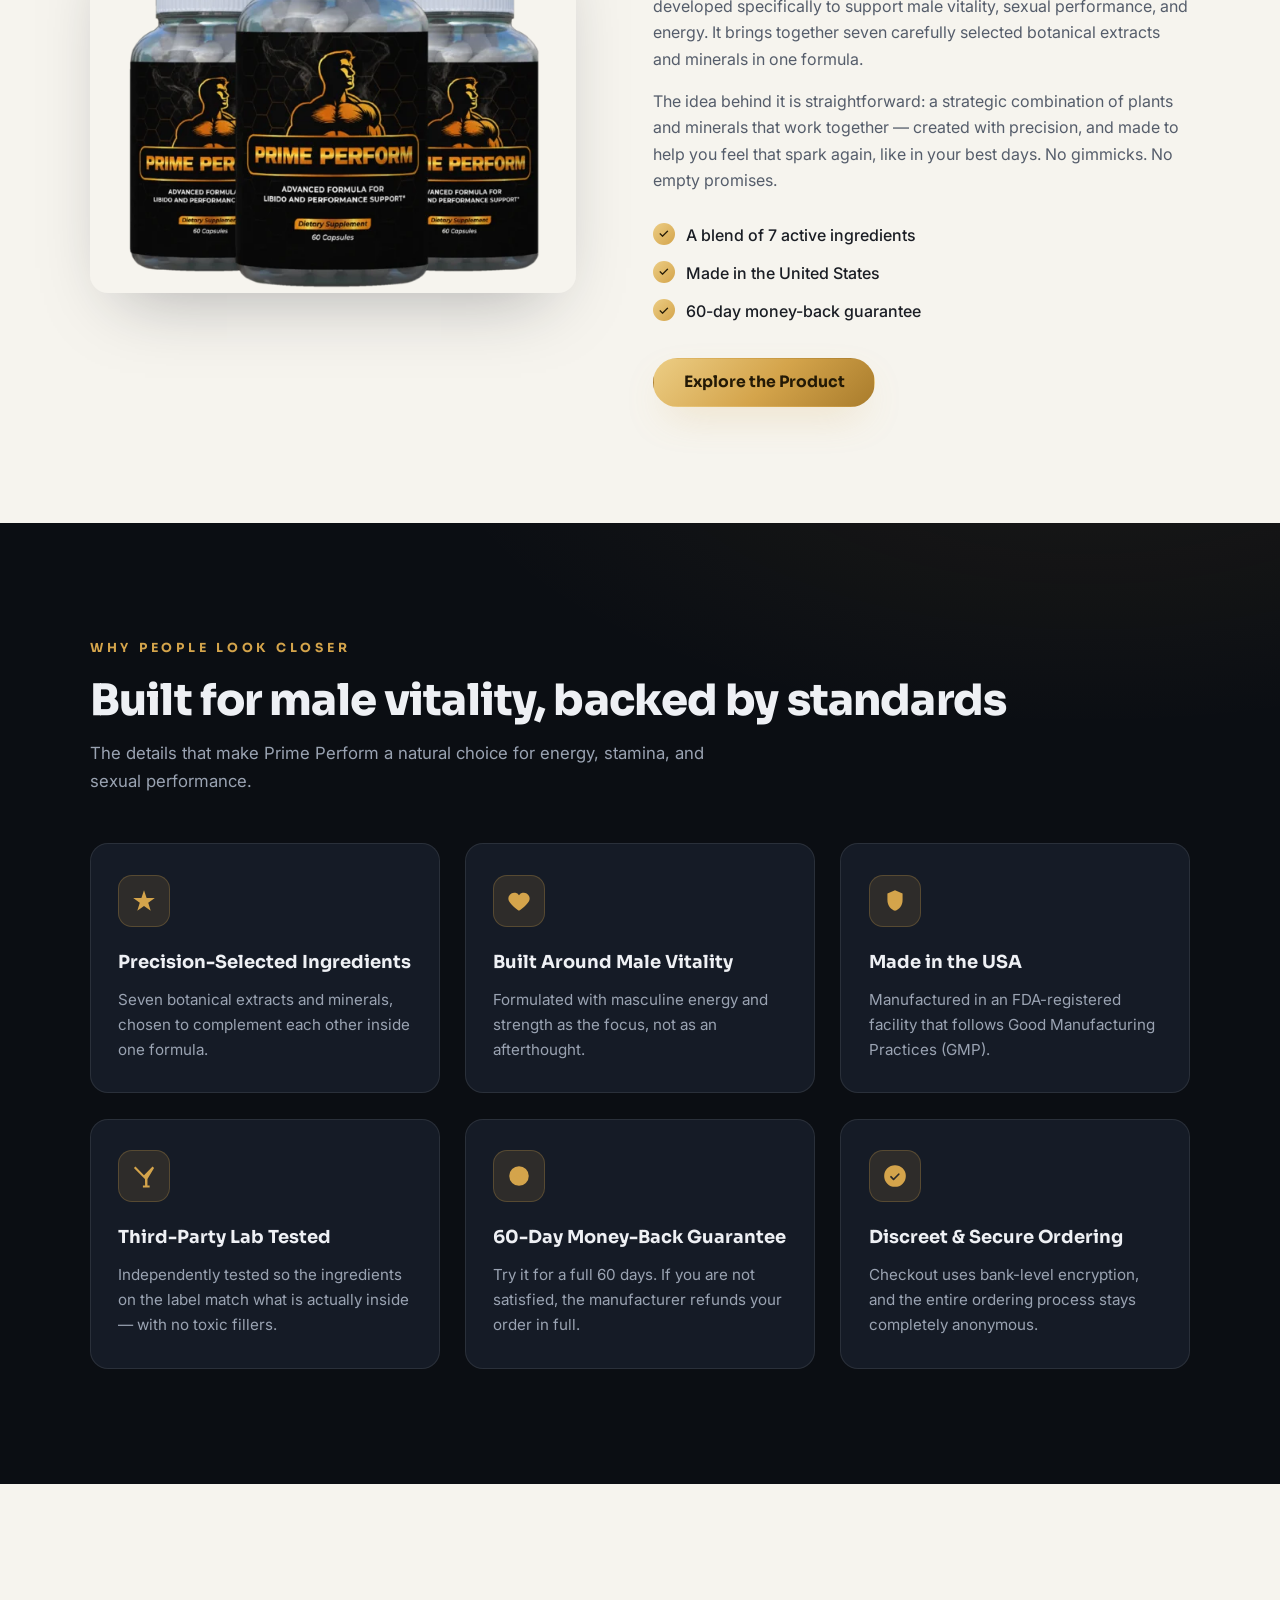
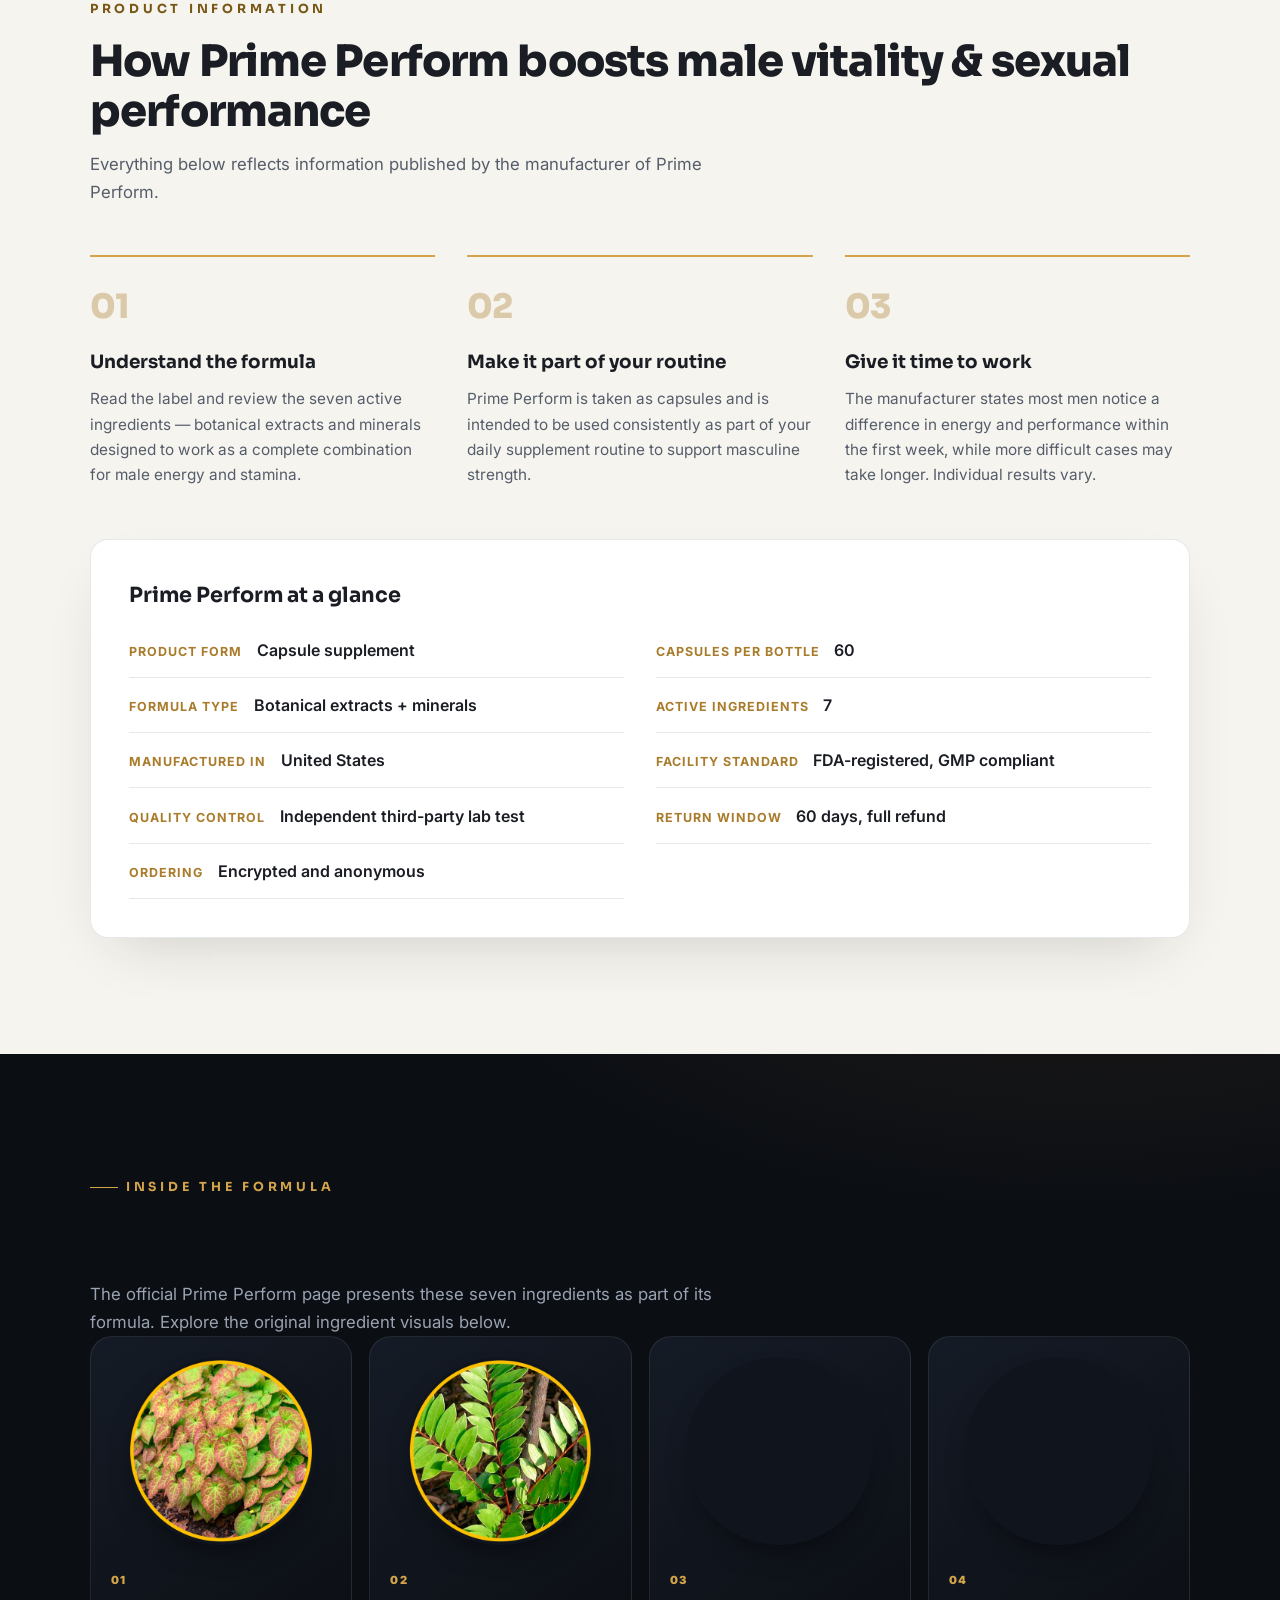
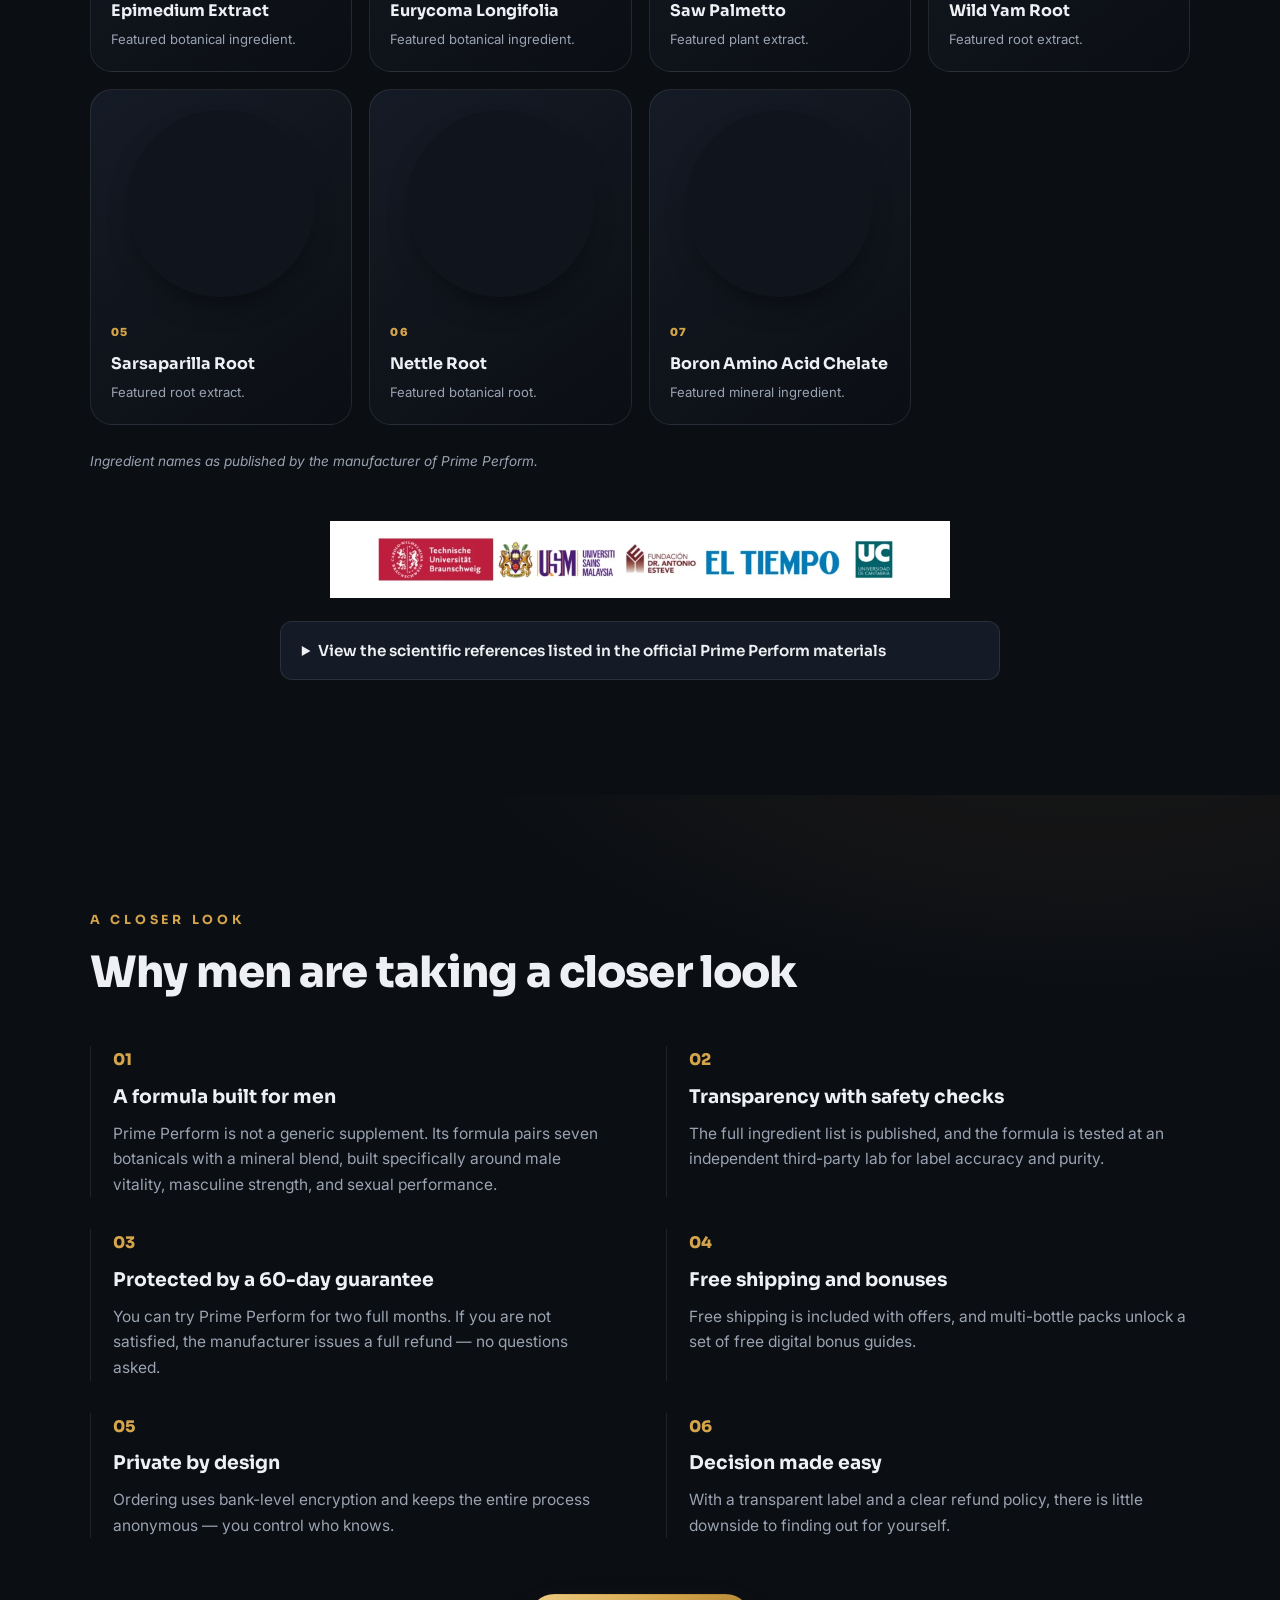
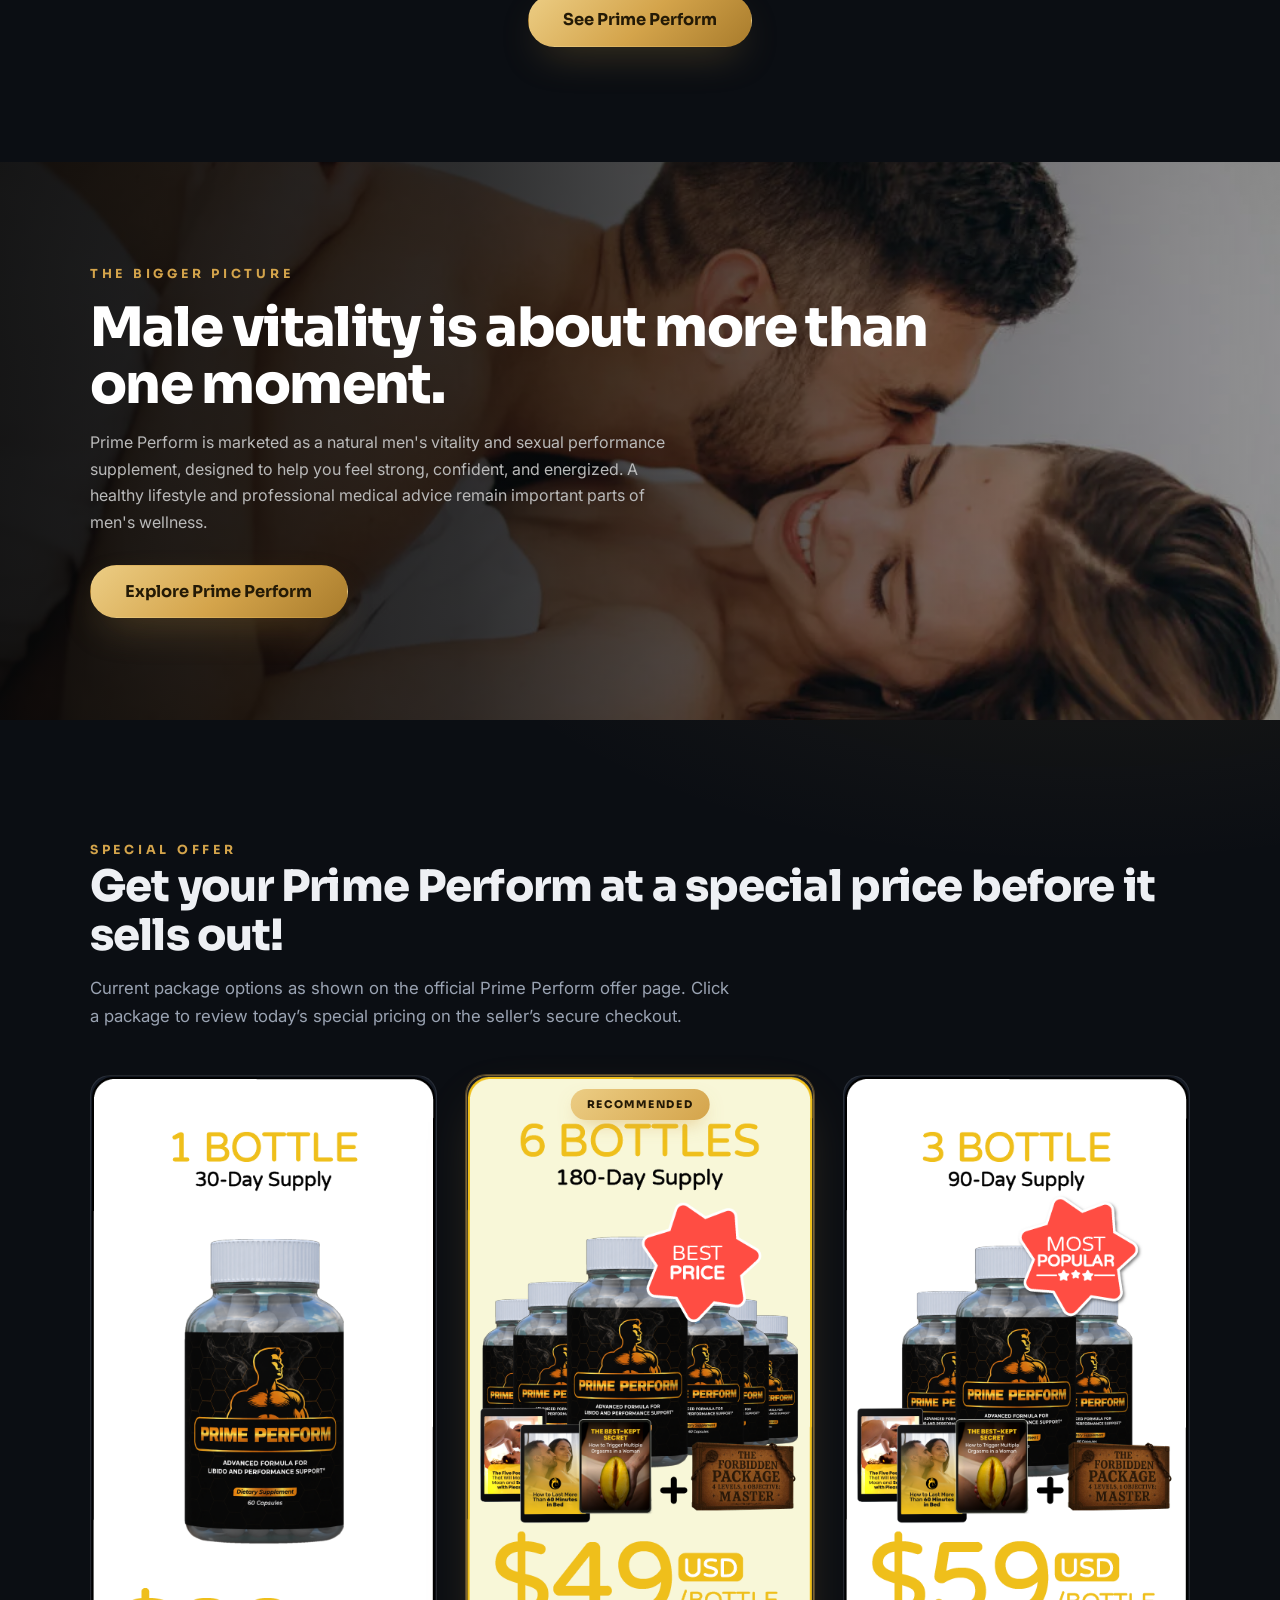
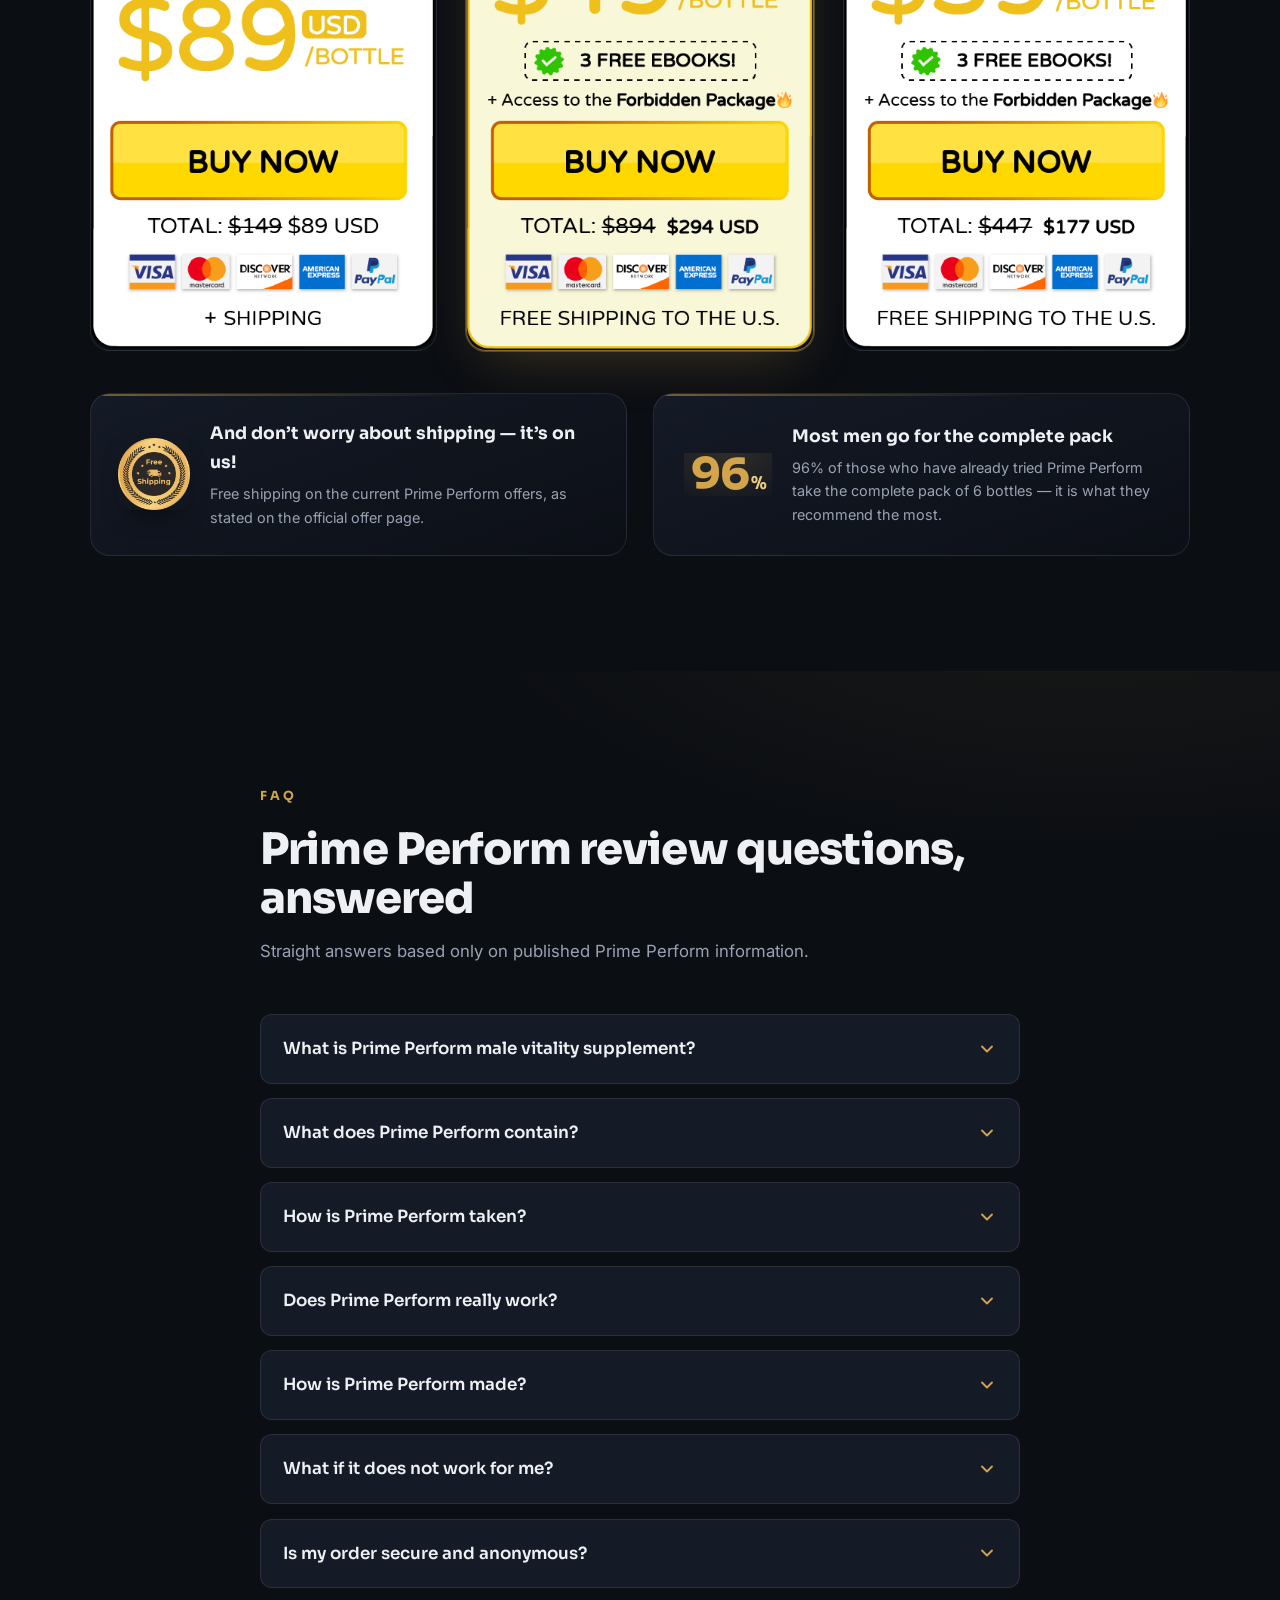
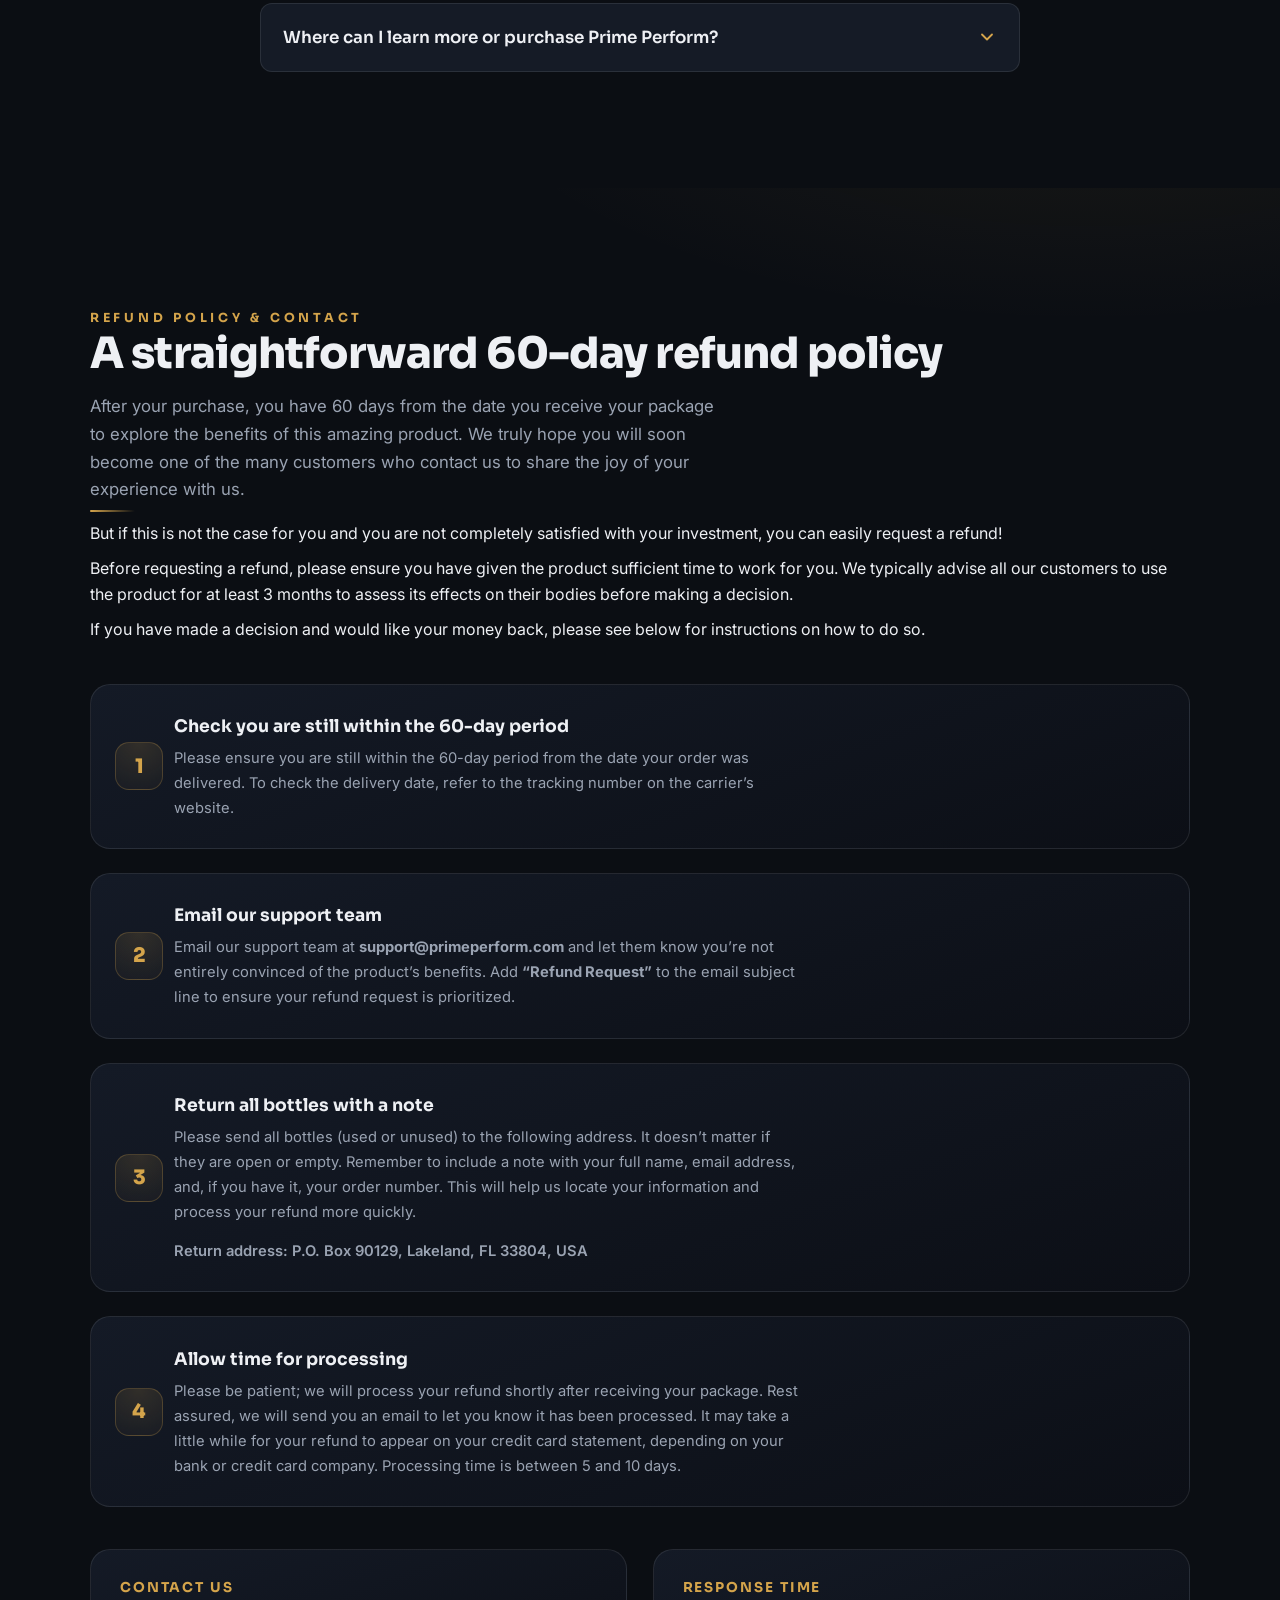
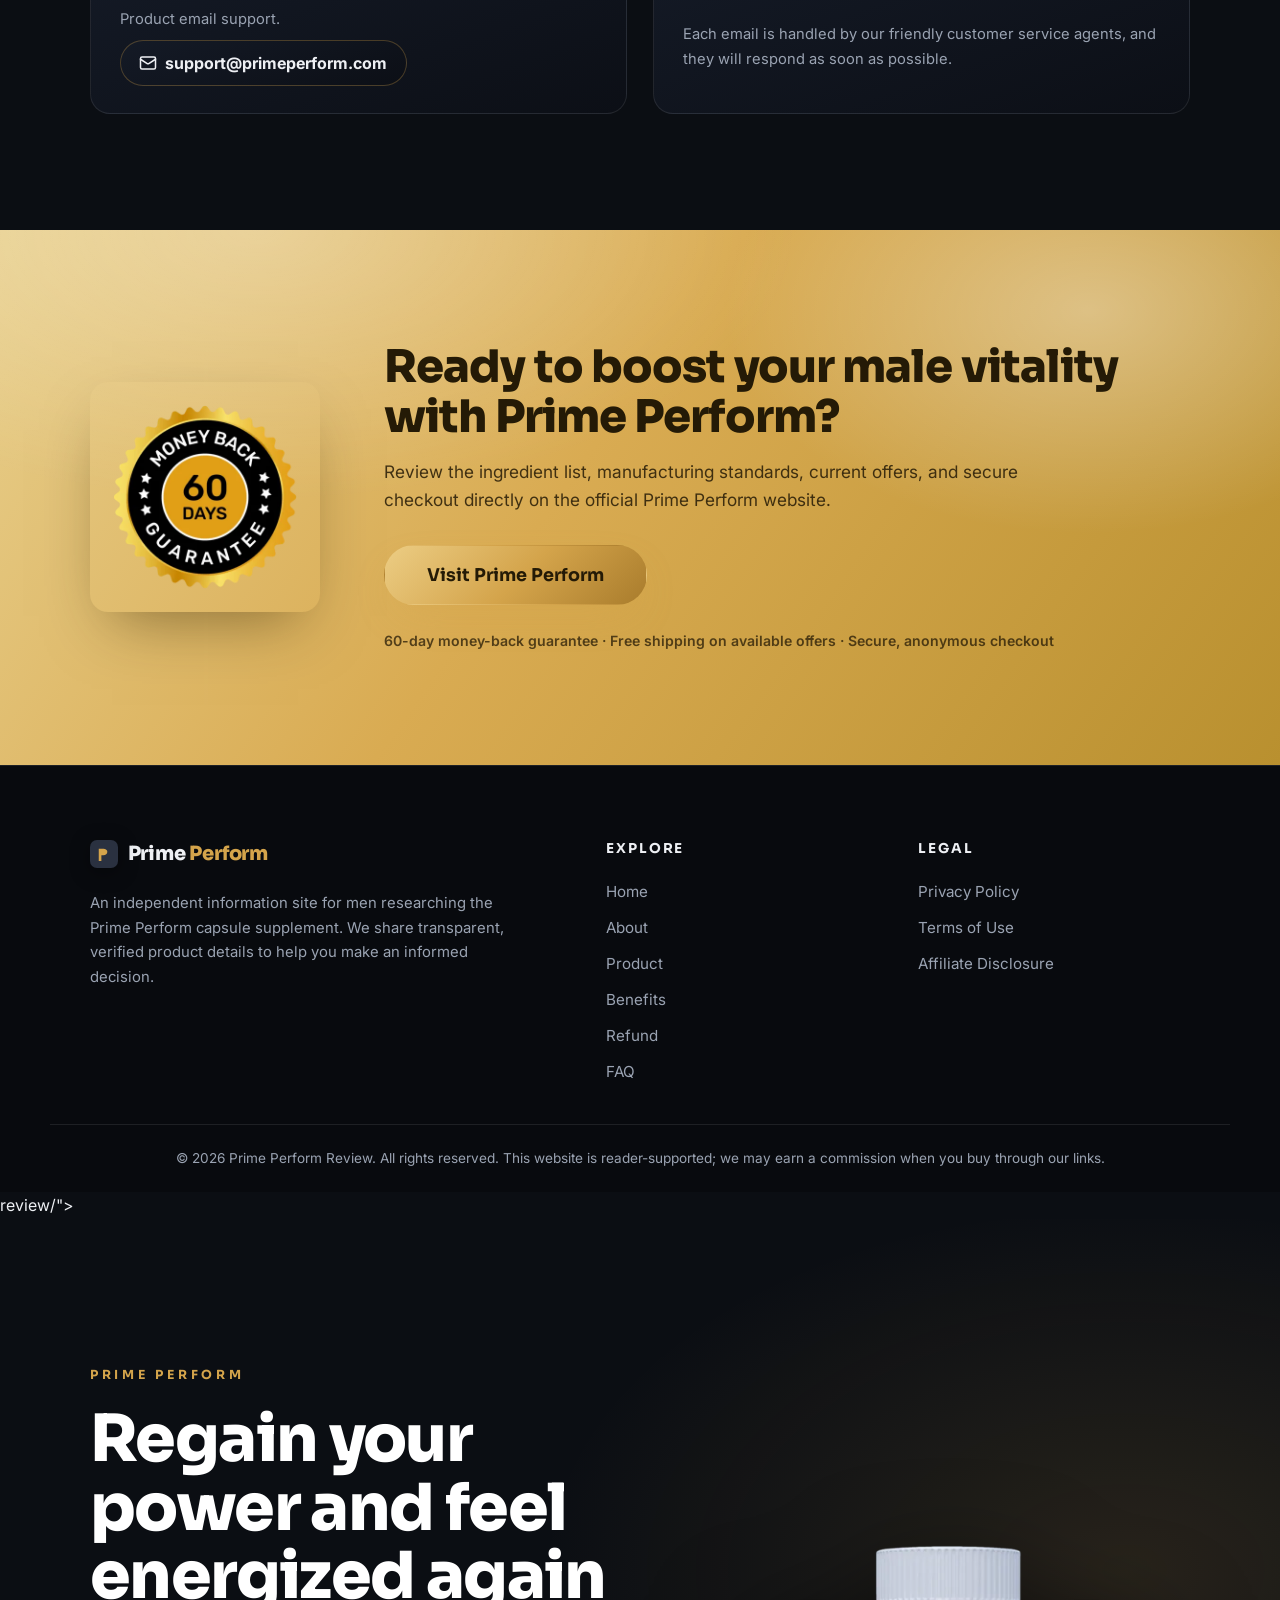
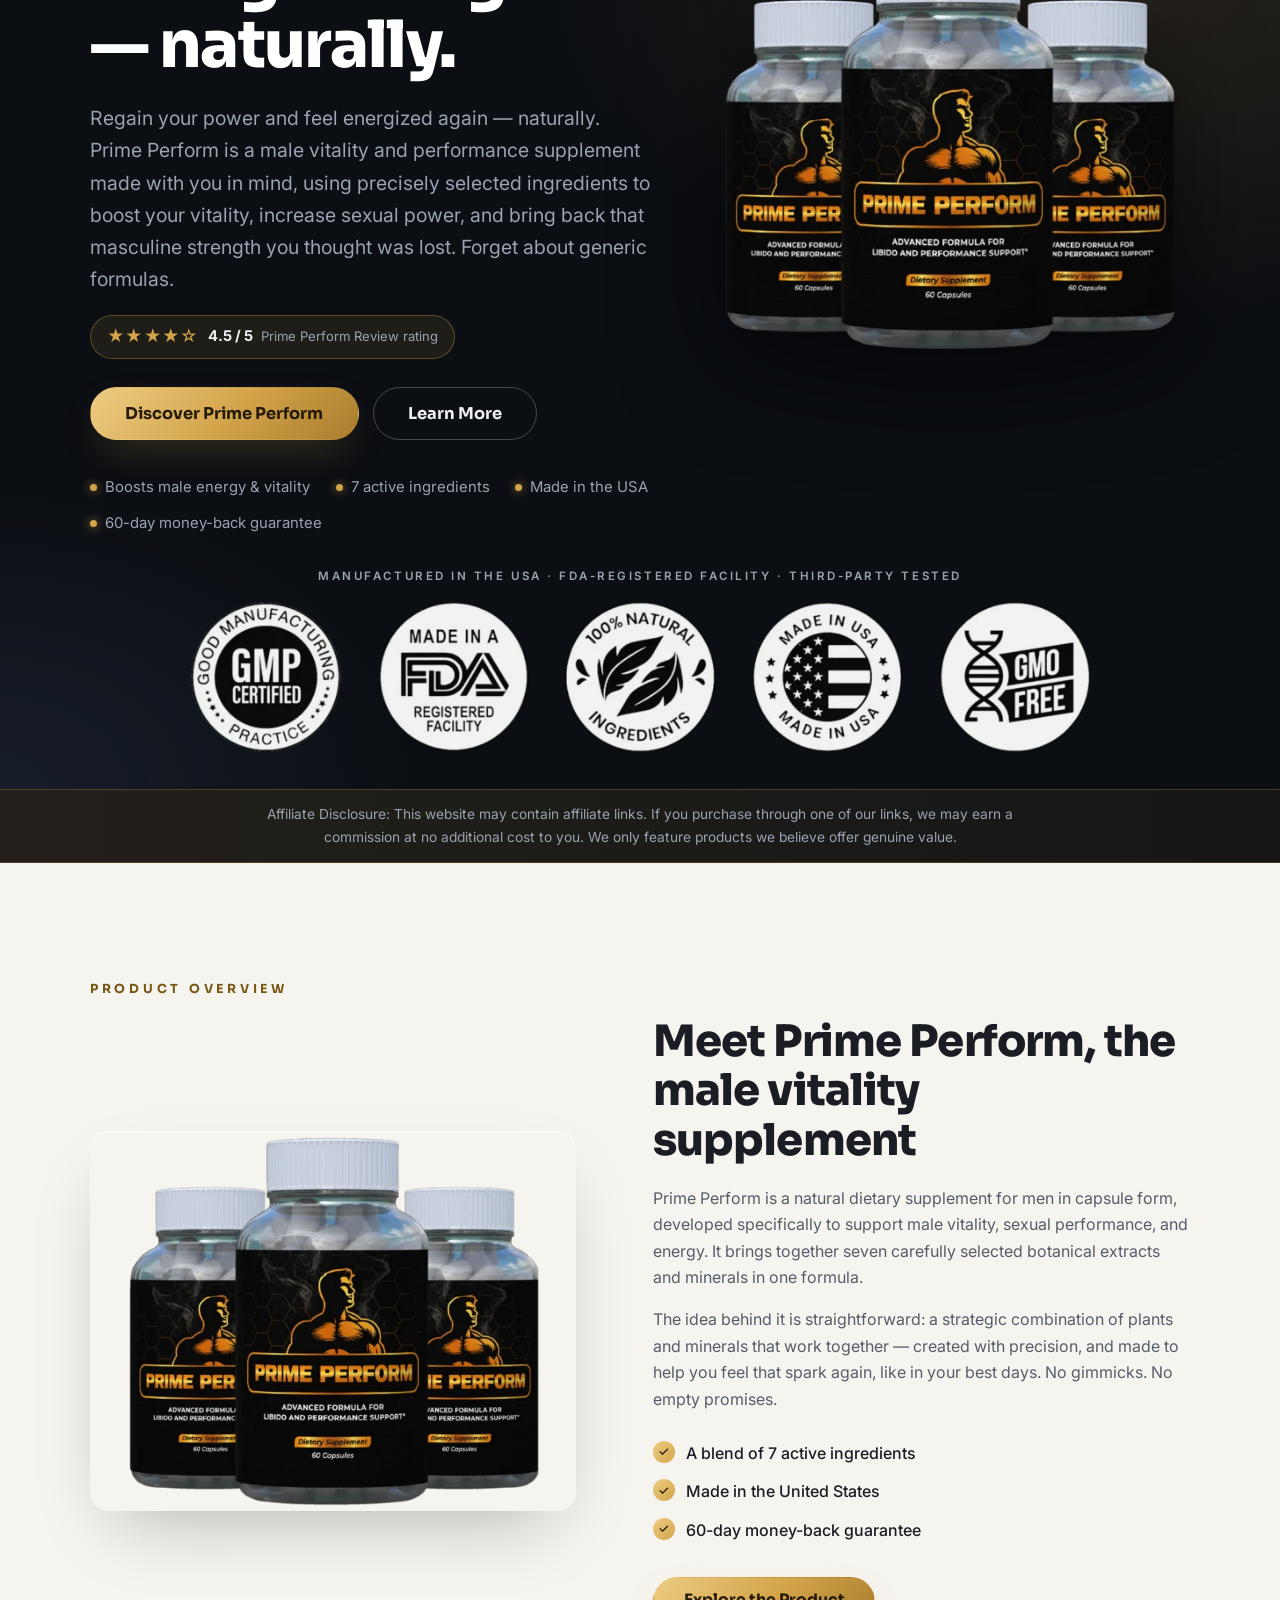
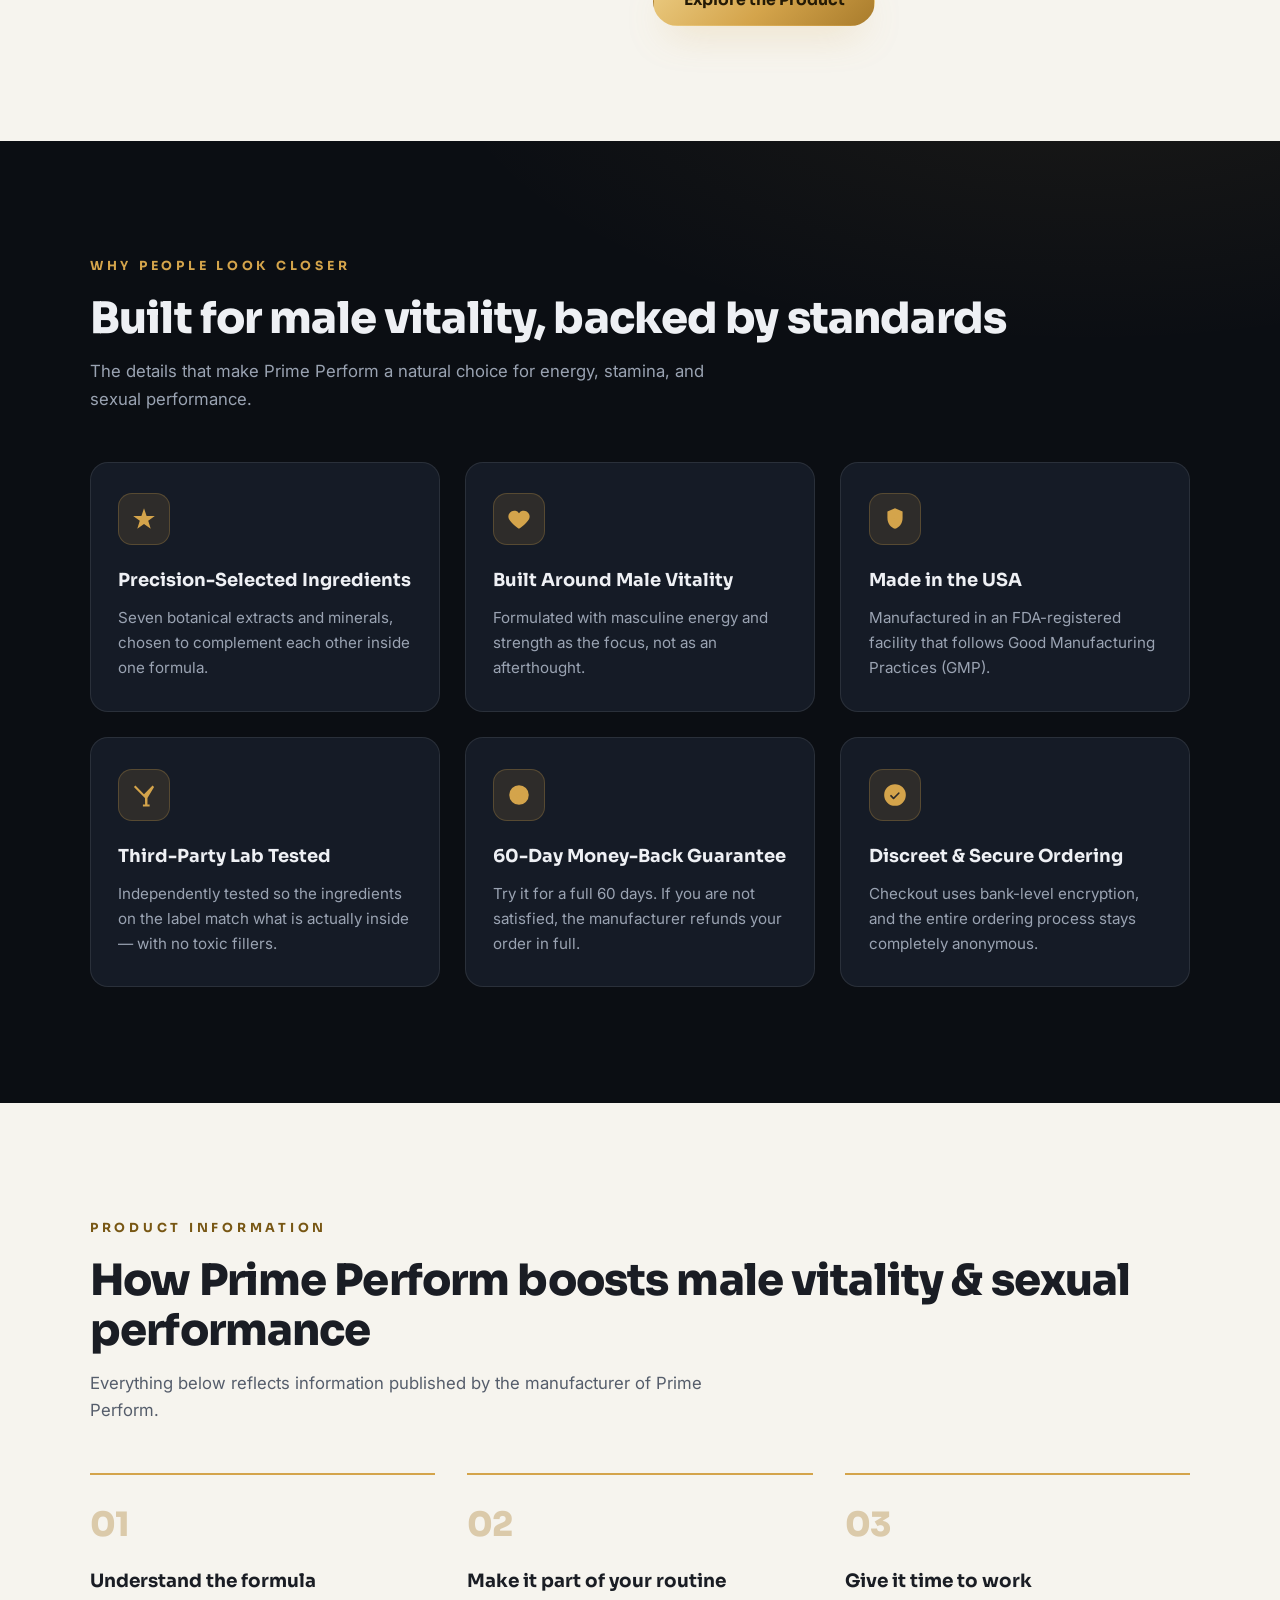
==== commit 216f9dd9: "Update index.html" ====
--- a/index.html
+++ b/index.html
@@ -1,4 +1,17 @@
 <!DOCTYPE html>
+<html lang="en">
+<head>
+  <meta charset="UTF-8">
+  <meta name="viewport" content="width=device-width, initial-scale=1.0">
+  <meta http-equiv="X-UA-Compatible" content="IE=edge">
+
+  <title>Prime Perform Male Vitality Supplement Review 2026: Ingredients, Benefits &amp; Guarantee</title>
+  <meta name="description" content="Prime Perform is a natural male vitality supplement designed to boost energy, performance, and masculine strength. Review the 7 ingredients, manufacturing standards, 60-day guarantee, and current pricing.">
+  <meta name="robots" content="index, follow, max-image-preview:large">
+  <meta name="author" content="Prime Perform Review">
+  <meta name="theme-color" content="#0b0e13">
+
+  <link rel="canonical" href="https://sangamsacc.github.io/primeperform-<!DOCTYPE html>
 <html lang="en">
 <head>
   <meta charset="UTF-8">
@@ -42,7 +55,1965 @@
   <link rel="stylesheet" href="https://fonts.googleapis.com/css2?family=Sora:wght@600;700;800&family=Inter:wght@400;500;600;700&display=swap" media="print" onload="this.media='all'">
   <noscript><link rel="stylesheet" href="https://fonts.googleapis.com/css2?family=Sora:wght@600;700;800&family=Inter:wght@400;500;600;700&display=swap"></noscript>
 
-  <link rel="stylesheet" href="style.css">
+  <style>
+/* ==========================================================================
+   Prime Perform Review — style.css
+   Premium, fast, accessible single-page stylesheet.
+   ========================================================================== */
+
+/* ---- Design tokens ---- */
+:root {
+  /* dark theme */
+  --c-bg: #0b0e13;
+  --c-bg-2: #10141c;
+  --c-surface: #151b26;
+  --c-surface-2: #1b2230;
+  --c-line: rgba(255, 255, 255, 0.09);
+  --c-text: #eef0f4;
+  --c-muted: #9aa3b2;
+  --c-gold: #d4a44b;
+  --c-gold-2: #eccd84;
+  --c-gold-deep: #a97c2c;
+
+  /* light theme */
+  --l-bg: #f6f4ee;
+  --l-bg-2: #ffffff;
+  --l-text: #1a1d24;
+  --l-muted: #555d6b;
+  --l-line: rgba(26, 30, 40, 0.1);
+  --l-surface: #ffffff;
+
+  /* layout */
+  --container: 1180px;
+  --radius: 18px;
+  --radius-sm: 12px;
+  --header-h: 78px;
+
+  /* type */
+  --font-head: "Sora", ui-sans-serif, system-ui, -apple-system, "Segoe UI", Arial, sans-serif;
+  --font-body: "Inter", ui-sans-serif, system-ui, -apple-system, "Segoe UI", Arial, sans-serif;
+
+  --shadow-card: 0 18px 45px -18px rgba(0, 0, 0, 0.55);
+  --shadow-gold: 0 16px 40px -14px rgba(212, 164, 75, 0.35);
+}
+
+/* ---- Reset ---- */
+*,
+*::before,
+*::after {
+  box-sizing: border-box;
+  margin: 0;
+  padding: 0;
+}
+
+html {
+  -webkit-text-size-adjust: 100%;
+  scroll-behavior: smooth;
+}
+
+body {
+  font-family: var(--font-body);
+  font-size: 1rem;
+  line-height: 1.65;
+  color: var(--c-text);
+  background: var(--c-bg);
+  -webkit-font-smoothing: antialiased;
+  overflow-x: hidden;
+}
+
+img,
+svg {
+  max-width: 100%;
+  display: inline-block;
+  vertical-align: middle;
+}
+
+a {
+  color: inherit;
+  text-decoration: none;
+}
+
+button {
+  font: inherit;
+  color: inherit;
+  background: none;
+  border: none;
+  cursor: pointer;
+}
+
+ul,
+ol {
+  list-style: none;
+}
+
+/* ---- Accessibility ---- */
+.sr-only {
+  position: absolute;
+  width: 1px;
+  height: 1px;
+  padding: 0;
+  margin: -1px;
+  overflow: hidden;
+  clip: rect(0 0 0 0);
+  white-space: nowrap;
+  border: 0;
+}
+
+.skip-link {
+  position: fixed;
+  top: -100px;
+  left: 16px;
+  z-index: 300;
+  background: var(--c-gold);
+  color: #201707;
+  font-weight: 700;
+  padding: 12px 20px;
+  border-radius: 999px;
+  transition: top 0.2s ease;
+}
+
+.skip-link:focus {
+  top: 16px;
+}
+
+:focus-visible {
+  outline: 3px solid var(--c-gold);
+  outline-offset: 3px;
+  border-radius: 4px;
+}
+
+::selection {
+  background: rgba(212, 164, 75, 0.35);
+}
+
+/* ---- Layout helpers ---- */
+.container {
+  width: 100%;
+  max-width: var(--container);
+  margin-inline: auto;
+  padding-inline: clamp(20px, 4vw, 40px);
+}
+
+.container--narrow {
+  max-width: 840px;
+}
+
+.section {
+  padding-block: clamp(4.5rem, 9vw, 7.5rem);
+  scroll-margin-top: calc(var(--header-h) + 10px);
+}
+
+.section--light {
+  background: var(--l-bg);
+  color: var(--l-text);
+}
+
+.section--dark {
+  background:
+    radial-gradient(1100px 500px at 85% -10%, rgba(212, 164, 75, 0.08), transparent 60%),
+    var(--c-bg);
+  color: var(--c-text);
+}
+
+.section-label,
+.eyebrow {
+  font-family: var(--font-head);
+  font-size: 0.78rem;
+  font-weight: 700;
+  letter-spacing: 0.3em;
+  text-transform: uppercase;
+  color: var(--c-gold);
+}
+
+.section-label {
+  margin-bottom: 1.1rem;
+}
+
+.section--light .section-label {
+  color: #785714;
+}
+
+.section-title {
+  font-family: var(--font-head);
+  font-size: clamp(1.85rem, 3.6vw, 2.7rem);
+  font-weight: 800;
+  line-height: 1.15;
+  letter-spacing: -0.02em;
+  margin-bottom: 0.9rem;
+}
+
+.section-sub {
+  color: var(--c-muted);
+  max-width: 640px;
+  font-size: 1.05rem;
+}
+
+.section--light .section-sub {
+  color: var(--l-muted);
+}
+
+/* ---- Buttons ---- */
+.btn {
+  display: inline-flex;
+  align-items: center;
+  justify-content: center;
+  gap: 0.55em;
+  font-family: var(--font-head);
+  font-weight: 700;
+  font-size: 0.98rem;
+  line-height: 1;
+  padding: 1em 1.9em;
+  border-radius: 999px;
+  border: 1px solid transparent;
+  transition: transform 0.25s ease, box-shadow 0.25s ease, background 0.25s ease, border-color 0.25s ease, color 0.25s ease;
+  white-space: nowrap;
+}
+
+.btn:active {
+  transform: translateY(0) scale(0.98);
+}
+
+.btn--primary {
+  background: linear-gradient(135deg, var(--c-gold-2) 0%, var(--c-gold) 52%, var(--c-gold-deep) 100%);
+  color: #241a06;
+  box-shadow: var(--shadow-gold);
+}
+
+.btn--primary:hover {
+  transform: translateY(-2px);
+  box-shadow: 0 22px 50px -14px rgba(212, 164, 75, 0.5);
+  filter: brightness(1.05);
+}
+
+.btn--ghost {
+  border-color: rgba(255, 255, 255, 0.24);
+  color: var(--c-text);
+}
+
+.btn--ghost:hover {
+  border-color: var(--c-gold);
+  color: var(--c-gold-2);
+  transform: translateY(-2px);
+}
+
+.btn--inverse {
+  background: #171a06;
+  color: var(--c-gold-2);
+}
+
+.btn--inverse:hover {
+  transform: translateY(-2px);
+  color: #fff;
+}
+
+.btn--sm {
+  padding: 0.78em 1.5em;
+  font-size: 0.9rem;
+}
+
+.btn--lg {
+  padding: 1.05em 2.1em;
+  font-size: 1.02rem;
+}
+
+.btn--xl {
+  padding: 1.15em 2.4em;
+  font-size: 1.1rem;
+}
+
+/* ==========================================================================
+   1. HEADER
+   ========================================================================== */
+.site-header {
+  position: fixed;
+  inset: 0 0 auto;
+  z-index: 100;
+  transition: background 0.3s ease, box-shadow 0.3s ease, border-color 0.3s ease;
+  background: rgba(11, 14, 19, 0.55);
+  border-bottom: 1px solid transparent;
+  backdrop-filter: blur(0);
+}
+
+.site-header.scrolled {
+  background: rgba(11, 14, 19, 0.86);
+  backdrop-filter: blur(12px);
+  border-bottom-color: var(--c-line);
+  box-shadow: 0 10px 30px -18px rgba(0, 0, 0, 0.6);
+}
+
+.header-inner {
+  display: flex;
+  align-items: center;
+  justify-content: space-between;
+  gap: 1.5rem;
+  height: var(--header-h);
+  transition: height 0.3s ease;
+}
+
+.site-header.scrolled .header-inner {
+  height: 64px;
+}
+
+.brand {
+  display: inline-flex;
+  align-items: center;
+  gap: 0.6rem;
+}
+
+.brand-mark {
+  flex: none;
+  filter: drop-shadow(0 4px 10px rgba(0, 0, 0, 0.4));
+}
+
+.brand-text {
+  font-family: var(--font-head);
+  font-size: 1.22rem;
+  font-weight: 800;
+  letter-spacing: -0.01em;
+  color: var(--c-text);
+}
+
+.brand-text em {
+  font-style: normal;
+  color: var(--c-gold);
+}
+
+.nav-list {
+  display: flex;
+  align-items: center;
+  gap: clamp(1.2rem, 2.4vw, 2.3rem);
+}
+
+.nav-list a {
+  font-weight: 500;
+  color: var(--c-muted);
+  transition: color 0.2s ease;
+  position: relative;
+  padding-block: 0.4rem;
+}
+
+.nav-list a::after {
+  content: "";
+  position: absolute;
+  left: 0;
+  right: 100%;
+  bottom: 0;
+  height: 2px;
+  background: var(--c-gold);
+  transition: right 0.25s ease;
+}
+
+.nav-list a:hover {
+  color: var(--c-text);
+}
+
+.nav-list a:hover::after {
+  right: 0;
+}
+
+.site-nav {
+  display: flex;
+  align-items: center;
+  gap: 2rem;
+}
+
+.nav-cta {
+  margin-left: 0.25rem;
+}
+
+.nav-toggle {
+  display: none;
+  position: relative;
+  z-index: 101;
+  flex-direction: column;
+  gap: 5px;
+  padding: 10px;
+  border-radius: 10px;
+}
+
+.nav-toggle-bar {
+  width: 24px;
+  height: 2px;
+  background: var(--c-gold);
+  border-radius: 2px;
+  transition: transform 0.3s ease, opacity 0.3s ease;
+}
+
+.nav-open .nav-toggle-bar:nth-child(1) {
+  transform: translateY(7px) rotate(45deg);
+}
+
+.nav-open .nav-toggle-bar:nth-child(2) {
+  opacity: 0;
+}
+
+.nav-open .nav-toggle-bar:nth-child(3) {
+  transform: translateY(-7px) rotate(-45deg);
+}
+
+body.nav-open {
+  overflow: hidden;
+}
+
+/* ==========================================================================
+   2. HERO
+   ========================================================================== */
+.hero {
+  position: relative;
+  min-height: 92vh;
+  display: flex;
+  flex-direction: column;
+  justify-content: center;
+  overflow: hidden;
+  background:
+    radial-gradient(900px 560px at 88% 30%, rgba(212, 164, 75, 0.14), transparent 65%),
+    radial-gradient(700px 500px at 0% 100%, rgba(47, 60, 84, 0.35), transparent 60%),
+    var(--c-bg);
+  scroll-margin-top: 0;
+}
+
+.hero-glow {
+  position: absolute;
+  inset: 0;
+  pointer-events: none;
+  animation: glowPulse 9s ease-in-out infinite;
+}
+
+.hero-inner {
+  position: relative;
+  display: grid;
+  grid-template-columns: 1.08fr 0.92fr;
+  align-items: center;
+  gap: clamp(1.5rem, 4vw, 4rem);
+  padding-block: calc(var(--header-h) + clamp(2.5rem, 7vh, 6rem)) 2rem;
+}
+
+.hero-copy .eyebrow {
+  display: inline-block;
+  margin-bottom: 1.25rem;
+}
+
+.hero h1 {
+  font-family: var(--font-head);
+  font-size: clamp(2.35rem, 5.2vw, 4.05rem);
+  font-weight: 800;
+  line-height: 1.06;
+  letter-spacing: -0.025em;
+  margin-bottom: 1.4rem;
+  color: #fff;
+}
+
+.hero-lede {
+  font-size: clamp(1.05rem, 1.6vw, 1.22rem);
+  color: var(--c-muted);
+  max-width: 52ch;
+  margin-bottom: 1.2rem;
+}
+
+.hero-rating {
+  display: inline-flex;
+  align-items: center;
+  gap: 0.55rem;
+  margin-bottom: 1.8rem;
+  padding: 0.45rem 1rem;
+  background: rgba(212, 164, 75, 0.1);
+  border: 1px solid rgba(212, 164, 75, 0.35);
+  border-radius: 999px;
+}
+
+.hero-stars {
+  color: var(--c-gold);
+  font-size: 1.05rem;
+  letter-spacing: 0.08em;
+}
+
+.hero-rating-value {
+  color: var(--c-text);
+  font-weight: 700;
+  font-size: 0.92rem;
+}
+
+.hero-rating-label {
+  color: var(--c-muted);
+  font-size: 0.82rem;
+}
+
+.hero-actions {
+  display: flex;
+  flex-wrap: wrap;
+  gap: 0.9rem;
+  margin-bottom: 2.2rem;
+}
+
+.hero-points {
+  display: flex;
+  flex-wrap: wrap;
+  gap: 0.7rem 1.6rem;
+}
+
+.hero-points li {
+  display: flex;
+  align-items: center;
+  gap: 0.5rem;
+  font-size: 0.93rem;
+  color: var(--c-muted);
+}
+
+.hero-points li::before {
+  content: "";
+  width: 7px;
+  height: 7px;
+  border-radius: 50%;
+  background: var(--c-gold);
+  box-shadow: 0 0 10px rgba(212, 164, 75, 0.8);
+}
+
+.hero-visual {
+  position: relative;
+  display: flex;
+  justify-content: center;
+}
+
+.hero-bottle {
+  animation: floatY 7s ease-in-out infinite;
+}
+
+.hero-bottle img {
+  width: min(100%, 506px);
+  height: 418px;
+  object-fit: contain;
+  filter: drop-shadow(0 30px 50px rgba(0, 0, 0, 0.55));
+}
+
+.hero-trust {
+  position: relative;
+  text-align: center;
+  padding-bottom: clamp(1.75rem, 4vh, 3rem);
+}
+
+.hero-trust-label {
+  font-size: 0.72rem;
+  font-weight: 600;
+  letter-spacing: 0.22em;
+  text-transform: uppercase;
+  color: var(--c-muted);
+  margin-bottom: 0.9rem;
+}
+
+.hero-trust img {
+  width: min(100%, 1000px);
+  height: auto;
+  aspect-ratio: 6.58 / 1;
+  object-fit: contain;
+  margin-inline: auto;
+  opacity: 0.95;
+}
+
+/* entrance animation */
+.hero-copy > *,
+.hero-visual {
+  opacity: 0;
+  animation: fadeUp 0.8s cubic-bezier(0.22, 1, 0.36, 1) forwards;
+}
+
+.hero-copy > :nth-child(1) { animation-delay: 0.08s; }
+.hero-copy > :nth-child(2) { animation-delay: 0.18s; }
+.hero-copy > :nth-child(3) { animation-delay: 0.28s; }
+.hero-copy > :nth-child(4) { animation-delay: 0.38s; }
+.hero-copy > :nth-child(5) { animation-delay: 0.48s; }
+.hero-copy > :nth-child(6) { animation-delay: 0.56s; }
+.hero-visual { animation-delay: 0.32s; }
+
+/* ==========================================================================
+   3. DISCLOSURE
+   ========================================================================== */
+.disclosure {
+  background: linear-gradient(90deg, rgba(212, 164, 75, 0.12), rgba(212, 164, 75, 0.05));
+  border-block: 1px solid rgba(212, 164, 75, 0.25);
+  padding-block: 0.85rem;
+}
+
+.disclosure p {
+  font-size: 0.86rem;
+  color: var(--c-muted);
+  text-align: center;
+  max-width: 760px;
+  margin-inline: auto;
+}
+
+/* ==========================================================================
+   4. PRODUCT INTRO
+   ========================================================================== */
+.intro-grid {
+  display: grid;
+  grid-template-columns: 0.95fr 1.05fr;
+  align-items: center;
+  gap: clamp(2.5rem, 6vw, 5.5rem);
+}
+
+.intro-media img {
+  width: 100%;
+  height: auto;
+  aspect-ratio: 1.28 / 1;
+  object-fit: contain;
+  border-radius: var(--radius);
+  box-shadow:
+    0 30px 70px -30px rgba(26, 30, 40, 0.35),
+    0 2px 0 rgba(255, 255, 255, 0.6) inset;
+}
+
+.intro-copy h2 {
+  font-family: var(--font-head);
+  font-size: clamp(1.9rem, 3.4vw, 2.7rem);
+  font-weight: 800;
+  line-height: 1.15;
+  letter-spacing: -0.02em;
+  color: var(--l-text);
+  margin-bottom: 1.2rem;
+}
+
+.intro-copy p {
+  color: var(--l-muted);
+  margin-bottom: 1rem;
+  max-width: 56ch;
+}
+
+.check-list {
+  display: grid;
+  gap: 0.75rem;
+  margin: 1.75rem 0 2.1rem;
+}
+
+.check-list li {
+  display: flex;
+  align-items: flex-start;
+  gap: 0.7rem;
+  font-weight: 500;
+  color: var(--l-text);
+}
+
+.check-list li::before {
+  content: "✓";
+  flex: none;
+  width: 22px;
+  height: 22px;
+  margin-top: 1px;
+  display: grid;
+  place-items: center;
+  font-size: 0.8rem;
+  color: #241a06;
+  background: linear-gradient(135deg, var(--c-gold-2), var(--c-gold));
+  border-radius: 50%;
+}
+
+/* ==========================================================================
+   5. BENEFITS
+   ========================================================================== */
+.benefit-grid {
+  display: grid;
+  grid-template-columns: repeat(3, 1fr);
+  gap: clamp(1.1rem, 2vw, 1.6rem);
+  margin-top: 3rem;
+}
+
+.benefit-card {
+  background: var(--c-surface);
+  border: 1px solid var(--c-line);
+  border-radius: var(--radius);
+  padding: 1.9rem 1.7rem;
+  transition: transform 0.3s ease, border-color 0.3s ease, background 0.3s ease;
+  position: relative;
+}
+
+.benefit-card:hover {
+  transform: translateY(-6px);
+  border-color: rgba(212, 164, 75, 0.5);
+  background: var(--c-surface-2);
+}
+
+.benefit-icon {
+  width: 52px;
+  height: 52px;
+  border-radius: 14px;
+  display: grid;
+  place-items: center;
+  background: rgba(212, 164, 75, 0.13);
+  border: 1px solid rgba(212, 164, 75, 0.25);
+  margin-bottom: 1.3rem;
+}
+
+.benefit-icon svg {
+  width: 26px;
+  height: 26px;
+  fill: var(--c-gold);
+}
+
+.benefit-card h3 {
+  font-family: var(--font-head);
+  font-size: 1.12rem;
+  font-weight: 700;
+  color: var(--c-text);
+  margin-bottom: 0.6rem;
+}
+
+.benefit-card p {
+  color: var(--c-muted);
+  font-size: 0.95rem;
+}
+
+/* ==========================================================================
+   6/7. STEPS + DETAILS + INGREDIENTS
+   ========================================================================== */
+.steps {
+  display: grid;
+  grid-template-columns: repeat(3, 1fr);
+  gap: clamp(1.2rem, 2.5vw, 2rem);
+  margin-top: 3rem;
+}
+
+.step {
+  border-top: 2px solid var(--c-gold);
+  padding-top: 1.4rem;
+}
+
+.step-num {
+  font-family: var(--font-head);
+  font-size: 2.1rem;
+  font-weight: 800;
+  color: rgba(169, 124, 44, 0.35);
+  display: block;
+  margin-bottom: 0.8rem;
+  letter-spacing: -0.03em;
+}
+
+.step h3 {
+  font-family: var(--font-head);
+  font-size: 1.15rem;
+  font-weight: 700;
+  color: var(--l-text);
+  margin-bottom: 0.55rem;
+}
+
+.step p {
+  color: var(--l-muted);
+  font-size: 0.96rem;
+}
+
+.detail-panel {
+  margin-top: 3.2rem;
+  background: var(--l-surface);
+  border: 1px solid var(--l-line);
+  border-radius: var(--radius);
+  box-shadow: 0 24px 60px -28px rgba(26, 30, 40, 0.22);
+  padding: clamp(1.5rem, 3vw, 2.5rem);
+}
+
+.detail-head {
+  margin-bottom: 1.5rem;
+}
+
+.detail-head h3 {
+  font-family: var(--font-head);
+  font-size: 1.3rem;
+  font-weight: 700;
+  color: var(--l-text);
+}
+
+.detail-grid dl {
+  display: grid;
+  grid-template-columns: repeat(2, 1fr);
+  gap: 0.9rem 2rem;
+}
+
+.detail-grid dl > div {
+  display: flex;
+  align-items: baseline;
+  gap: 0.9rem;
+  padding-bottom: 0.85rem;
+  border-bottom: 1px solid var(--l-line);
+}
+
+.detail-grid dt {
+  font-size: 0.78rem;
+  font-weight: 700;
+  letter-spacing: 0.08em;
+  text-transform: uppercase;
+  color: var(--c-gold-deep);
+  flex: none;
+}
+
+.detail-grid dd {
+  color: var(--l-text);
+  font-weight: 600;
+}
+
+.ingredients {
+  scroll-margin-top: calc(var(--header-h) + 10px);
+}
+
+.ingredients .section-head {
+  max-width: 760px;
+}
+
+.ingredients .section-head .eyebrow {
+  display: inline-flex;
+  align-items: center;
+  gap: 8px;
+}
+
+.ingredients .section-head .eyebrow::before {
+  content: "";
+  width: 28px;
+  height: 1px;
+  background: var(--c-gold);
+}
+
+.ingredients .section-title {
+  font-size: clamp(2.1rem, 4vw, 3.4rem);
+  line-height: 1.02;
+  letter-spacing: -0.03em;
+  margin: 14px 0 0;
+}
+
+.ingredients .section-sub {
+  margin-top: 17px;
+  color: var(--c-muted);
+}
+
+.ingredient-showcase {
+  display: grid;
+  grid-template-columns: repeat(4, 1fr);
+  gap: 17px;
+}
+
+.ingredient-showcase > *,
+.ingredient-card img {
+  min-width: 0;
+}
+
+.ingredient-card {
+  overflow: hidden;
+  border: 1px solid var(--c-line);
+  border-radius: 22px;
+  background: linear-gradient(145deg, #151b26, #0b0e13);
+  transition: transform 0.3s ease, border-color 0.3s ease, box-shadow 0.3s ease;
+}
+
+.ingredient-card:hover {
+  transform: translateY(-6px);
+  border-color: rgba(212, 164, 75, 0.4);
+  box-shadow: 0 20px 50px rgba(0, 0, 0, 0.5);
+}
+
+.ingredient-card img {
+  display: block;
+  width: 72%;
+  height: auto;
+  margin: 1.25rem auto 0;
+  aspect-ratio: 1 / 1;
+  object-fit: cover;
+  background: #10151d;
+  border-radius: 50%;
+  box-shadow: 0 14px 30px -14px rgba(0, 0, 0, 0.6);
+}
+
+.ingredient-card div {
+  padding: 20px;
+}
+
+.ingredient-card div span {
+  display: inline-block;
+  font-size: 0.7rem;
+  font-weight: 900;
+  letter-spacing: 0.13em;
+  color: var(--c-gold);
+}
+
+.ingredient-card h3 {
+  margin: 7px 0 5px;
+  font-family: var(--font-head);
+  font-size: 1rem;
+  font-weight: 700;
+  color: var(--c-text);
+}
+
+.ingredient-card p {
+  font-size: 0.82rem;
+  color: var(--c-muted);
+}
+
+.ingredients-note {
+  margin-top: 1.6rem;
+  font-size: 0.85rem;
+  color: var(--c-muted);
+  font-style: italic;
+}
+
+.refs {
+  margin-top: 3rem;
+  text-align: center;
+}
+
+.refs > img {
+  width: min(100%, 620px);
+  height: auto;
+}
+
+.refs-list {
+  max-width: 720px;
+  margin: 1.4rem auto 0;
+  text-align: left;
+  background: var(--c-surface);
+  border: 1px solid var(--c-line);
+  border-radius: var(--radius-sm);
+  padding: 1rem 1.3rem;
+}
+
+.refs-list summary {
+  cursor: pointer;
+  font-family: var(--font-head);
+  font-weight: 600;
+  font-size: 0.95rem;
+  color: var(--c-text);
+}
+
+.refs-list summary:hover {
+  color: var(--c-gold-2);
+}
+
+.refs-list ol {
+  list-style: decimal;
+  padding-left: 1.2rem;
+  margin: 0.9rem 0 0.2rem;
+  display: grid;
+  gap: 0.6rem;
+}
+
+.refs-list li {
+  font-size: 0.85rem;
+  color: var(--c-muted);
+}
+
+.refs-list li a {
+  color: var(--c-gold-2);
+  font-weight: 600;
+  text-decoration: underline;
+  text-underline-offset: 2px;
+}
+
+/* ==========================================================================
+   10. SPECIAL OFFER
+   ========================================================================== */
+.offer-grid {
+  display: grid;
+  grid-template-columns: repeat(3, 1fr);
+  gap: clamp(1.1rem, 2.5vw, 1.8rem);
+  margin-top: 2.75rem;
+  align-items: start;
+}
+
+.offer-grid > *,
+.offer-card img {
+  min-width: 0;
+}
+
+.offer-card {
+  position: relative;
+  display: block;
+  overflow: hidden;
+  border: 1px solid var(--c-line);
+  border-radius: 20px;
+  background: linear-gradient(160deg, #151b26, #0b0e13);
+  transition: transform 0.3s ease, border-color 0.3s ease, box-shadow 0.3s ease;
+}
+
+.offer-card:hover {
+  transform: translateY(-6px);
+  border-color: rgba(212, 164, 75, 0.45);
+  box-shadow: 0 20px 50px rgba(0, 0, 0, 0.5);
+}
+
+.offer-card--hero {
+  border-color: rgba(212, 164, 75, 0.55);
+  box-shadow: 0 0 0 1px rgba(212, 164, 75, 0.35), 0 20px 55px -18px rgba(212, 164, 75, 0.28);
+}
+
+.offer-card img {
+  display: block;
+  width: 100%;
+  height: auto;
+}
+
+.offer-badge {
+  position: absolute;
+  top: 0.85rem;
+  left: 50%;
+  transform: translateX(-50%);
+  z-index: 1;
+  padding: 0.4rem 1rem;
+  border-radius: 999px;
+  background: linear-gradient(135deg, var(--c-gold-2), var(--c-gold));
+  color: #241a06;
+  font-family: var(--font-head);
+  font-size: 0.66rem;
+  font-weight: 800;
+  letter-spacing: 0.16em;
+  text-transform: uppercase;
+  box-shadow: 0 8px 20px -8px rgba(212, 164, 75, 0.7);
+}
+
+.offer-perks {
+  display: grid;
+  grid-template-columns: 1fr 1fr;
+  gap: clamp(1.1rem, 2.5vw, 1.6rem);
+  margin-top: 2.6rem;
+}
+
+.offer-perk {
+  position: relative;
+  display: flex;
+  align-items: center;
+  gap: 1.25rem;
+  padding: 1.6rem 1.7rem;
+  border: 1px solid var(--c-line);
+  border-radius: 20px;
+  background: linear-gradient(160deg, #141a26, #0c0f16);
+  text-align: left;
+  overflow: hidden;
+  transition: transform 0.3s ease, border-color 0.3s ease, box-shadow 0.3s ease;
+}
+
+.offer-perk::before {
+  content: "";
+  position: absolute;
+  inset: 0 0 auto;
+  height: 2px;
+  background: linear-gradient(90deg, var(--c-gold), transparent 70%);
+  opacity: 0.5;
+}
+
+.offer-perk:hover {
+  transform: translateY(-4px);
+  border-color: rgba(212, 164, 75, 0.35);
+  box-shadow: 0 18px 45px -18px rgba(0, 0, 0, 0.6);
+}
+
+.offer-perk-icon {
+  width: 72px;
+  height: 72px;
+  flex: none;
+  border-radius: 14px;
+  box-shadow: 0 12px 26px -12px rgba(0, 0, 0, 0.7);
+}
+
+.offer-perk-body h3 {
+  font-family: var(--font-head);
+  font-size: 1.08rem;
+  font-weight: 700;
+  color: var(--c-text);
+  margin-bottom: 0.35rem;
+}
+
+.offer-perk-body p {
+  font-size: 0.9rem;
+  color: var(--c-muted);
+}
+
+.offer-perk--stat {
+  padding-left: 1.9rem;
+}
+
+.offer-stat {
+  flex: none;
+  width: 88px;
+  text-align: center;
+  font-family: var(--font-head);
+  font-size: 2.7rem;
+  font-weight: 800;
+  line-height: 1;
+  letter-spacing: -0.03em;
+  color: var(--c-gold);
+  background: radial-gradient(120px 80px at 50% 0%, rgba(212, 164, 75, 0.16), transparent 70%);
+}
+
+.offer-stat span {
+  font-size: 1.1rem;
+  font-weight: 700;
+  color: var(--c-gold-2);
+  margin-left: 2px;
+}
+
+/* ==========================================================================
+   REFUND POLICY SECTION
+   ========================================================================== */
+.refund-note {
+  margin-top: 0.4rem;
+  display: grid;
+  gap: 0.5rem;
+}
+
+.refund-note::before {
+  content: "";
+  display: block;
+  height: 2px;
+  width: 56px;
+  border-radius: 2px;
+  background: linear-gradient(90deg, var(--c-gold), transparent 80%);
+}
+
+.refund-steps {
+  display: grid;
+  gap: clamp(1.1rem, 2.5vw, 1.5rem);
+  margin-top: 2.6rem;
+  counter-reset: refund;
+}
+
+.refund-step {
+  position: relative;
+  display: grid;
+  gap: 0.35rem;
+  padding: 1.7rem 1.8rem 1.7rem 5.2rem;
+  border: 1px solid var(--c-line);
+  border-radius: 20px;
+  background: linear-gradient(160deg, #141a26, #0c0f16);
+  overflow: hidden;
+  transition: transform 0.3s ease, border-color 0.3s ease, box-shadow 0.3s ease;
+}
+
+.refund-step::before {
+  counter-increment: refund;
+  content: counter(refund);
+  position: absolute;
+  left: 1.5rem;
+  top: 50%;
+  translate: 0 -50%;
+  width: 48px;
+  height: 48px;
+  display: grid;
+  place-items: center;
+  border-radius: 14px;
+  font-family: var(--font-head);
+  font-size: 1.25rem;
+  font-weight: 800;
+  color: var(--c-gold);
+  background: radial-gradient(90px 90px at 50% 0%, rgba(212, 164, 75, 0.16), transparent 72%);
+  border: 1px solid rgba(212, 164, 75, 0.25);
+}
+
+.refund-step:hover {
+  transform: translateY(-3px);
+  border-color: rgba(212, 164, 75, 0.35);
+  box-shadow: 0 18px 45px -18px rgba(0, 0, 0, 0.6);
+}
+
+.refund-step h3 {
+  font-family: var(--font-head);
+  font-size: 1.08rem;
+  font-weight: 700;
+  color: var(--c-text);
+}
+
+.refund-step p {
+  font-size: 0.92rem;
+  color: var(--c-muted);
+  line-height: 1.7;
+  max-width: 70ch;
+}
+
+.refund-address {
+  margin-top: 0.55rem;
+  font-weight: 600;
+  color: var(--c-gold-2);
+}
+
+.refund-boxes {
+  display: grid;
+  grid-template-columns: 1fr 1fr;
+  gap: clamp(1.1rem, 2.5vw, 1.6rem);
+  margin-top: 2.6rem;
+}
+
+.refund-box {
+  display: grid;
+  gap: 0.5rem;
+  padding: 1.7rem 1.8rem;
+  border: 1px solid var(--c-line);
+  border-radius: 20px;
+  background: linear-gradient(160deg, #141a26, #0c0f16);
+  text-align: left;
+  overflow: hidden;
+  transition: transform 0.3s ease, border-color 0.3s ease;
+}
+
+.refund-box:hover {
+  transform: translateY(-3px);
+  border-color: rgba(212, 164, 75, 0.35);
+}
+
+.refund-box h3 {
+  font-family: var(--font-head);
+  font-size: 0.85rem;
+  font-weight: 700;
+  letter-spacing: 0.14em;
+  text-transform: uppercase;
+  color: var(--c-gold);
+}
+
+.refund-box p {
+  font-size: 0.92rem;
+  color: var(--c-muted);
+  line-height: 1.7;
+}
+
+.refund-email {
+  display: inline-flex;
+  align-items: center;
+  gap: 0.5rem;
+  font-weight: 700;
+  color: var(--c-text);
+  background: linear-gradient(160deg, #141a26, #0c0f16);
+  border: 1px solid rgba(212, 164, 75, 0.3);
+  border-radius: 999px;
+  padding: 0.55rem 1.15rem;
+  justify-self: start;
+  transition: border-color 0.2s ease, color 0.2s ease;
+}
+
+.refund-email:hover {
+  color: var(--c-gold-2);
+  border-color: rgba(212, 164, 75, 0.55);
+}
+
+@media (max-width: 720px) {
+  .refund-step {
+    grid-template-columns: 1fr;
+    padding-left: 1.6rem;
+    padding-top: 5.4rem;
+  }
+
+  .refund-step::before {
+    top: 1.4rem;
+    left: 1.5rem;
+    translate: 0 0;
+  }
+
+  .refund-boxes {
+    grid-template-columns: 1fr;
+  }
+}
+
+/* ==========================================================================
+   8. WHY SECTION
+   ========================================================================== */
+.why-grid {
+  display: grid;
+  grid-template-columns: repeat(2, 1fr);
+  gap: clamp(1.2rem, 2.5vw, 2rem) clamp(2rem, 4vw, 3.5rem);
+  margin-top: 3rem;
+}
+
+.why-point {
+  padding-left: 1.4rem;
+  border-left: 1px solid var(--c-line);
+}
+
+.why-point-num {
+  font-family: var(--font-head);
+  font-weight: 800;
+  font-size: 1rem;
+  color: var(--c-gold);
+}
+
+.why-point h3 {
+  font-family: var(--font-head);
+  font-size: 1.18rem;
+  font-weight: 700;
+  color: var(--c-text);
+  margin: 0.45rem 0 0.55rem;
+}
+
+.why-point p {
+  color: var(--c-muted);
+  font-size: 0.97rem;
+}
+
+.why-cta {
+  text-align: center;
+  margin-top: 3.5rem;
+}
+
+/* Full-bleed lifestyle band */
+.band {
+  position: relative;
+  min-height: clamp(440px, 62vh, 580px);
+  display: grid;
+  align-items: center;
+  overflow: hidden;
+  background: #0a0a0a;
+}
+
+.band-image {
+  position: absolute;
+  inset: 0;
+  width: 100%;
+  height: 100%;
+  object-fit: cover;
+}
+
+.band-overlay {
+  position: absolute;
+  inset: 0;
+  background: linear-gradient(90deg, rgba(7, 7, 7, 0.92) 0%, rgba(7, 7, 7, 0.82) 36%, rgba(7, 7, 7, 0.28) 100%);
+}
+
+.band-content {
+  position: relative;
+  z-index: 1;
+  padding-block: clamp(3rem, 6vw, 4.5rem);
+}
+
+.band-content h2 {
+  font-family: var(--font-head);
+  font-size: clamp(2rem, 4.5vw, 3.4rem);
+  font-weight: 800;
+  line-height: 1.05;
+  letter-spacing: -0.03em;
+  color: #fff;
+  margin: 0.9rem 0 1rem;
+  max-width: 22ch;
+}
+
+.band-content p:not(.eyebrow) {
+  color: #b9b9b9;
+  max-width: 58ch;
+  margin-bottom: 1.9rem;
+}
+
+/* ==========================================================================
+   9. FAQ
+   ========================================================================== */
+.faq-list {
+  margin-top: 3rem;
+  display: grid;
+  gap: 0.9rem;
+}
+
+.faq-item {
+  background: var(--c-surface);
+  border: 1px solid var(--c-line);
+  border-radius: var(--radius-sm);
+  overflow: hidden;
+  transition: border-color 0.3s ease;
+}
+
+.faq-item.open {
+  border-color: rgba(212, 164, 75, 0.45);
+}
+
+.faq-question {
+  margin: 0;
+}
+
+.faq-toggle {
+  width: 100%;
+  display: flex;
+  align-items: center;
+  justify-content: space-between;
+  gap: 1rem;
+  text-align: left;
+  padding: 1.25rem 1.4rem;
+  font-family: var(--font-head);
+  font-size: 1.05rem;
+  font-weight: 600;
+  color: var(--c-text);
+}
+
+.faq-toggle:hover {
+  color: var(--c-gold-2);
+}
+
+.faq-icon {
+  flex: none;
+  fill: none;
+  stroke: var(--c-gold);
+  stroke-width: 2.2;
+  stroke-linecap: round;
+  stroke-linejoin: round;
+  transition: transform 0.35s ease;
+}
+
+.faq-item.open .faq-icon {
+  transform: rotate(180deg);
+}
+
+.faq-answer {
+  display: grid;
+  grid-template-rows: 0fr;
+  transition: grid-template-rows 0.4s cubic-bezier(0.22, 1, 0.36, 1);
+}
+
+.faq-item.open .faq-answer {
+  grid-template-rows: 1fr;
+}
+
+.faq-answer-inner {
+  overflow: hidden;
+}
+
+.faq-answer-inner p {
+  padding: 0 1.4rem 1.35rem;
+  color: var(--c-muted);
+  font-size: 0.97rem;
+  max-width: 70ch;
+}
+
+.faq-answer-inner a {
+  color: var(--c-gold-2);
+  text-decoration: underline;
+  text-underline-offset: 3px;
+}
+
+/* ==========================================================================
+   11. FINAL CTA
+   ========================================================================== */
+.cta {
+  position: relative;
+  overflow: hidden;
+  background:
+    radial-gradient(900px 450px at 20% 0%, rgba(255, 255, 255, 0.25), transparent 60%),
+    linear-gradient(125deg, #e8cf8c 0%, #d9ab52 45%, #b9902f 100%);
+  color: #241a06;
+  padding-block: clamp(4.5rem, 9vw, 7rem);
+}
+
+.cta-glow {
+  position: absolute;
+  inset: 0;
+  pointer-events: none;
+  background: radial-gradient(520px 320px at 85% 15%, rgba(255, 255, 255, 0.35), transparent 70%);
+}
+
+.cta-inner {
+  position: relative;
+  display: grid;
+  grid-template-columns: auto 1fr;
+  align-items: center;
+  gap: clamp(2rem, 5vw, 4.5rem);
+}
+
+.cta-badge img {
+  width: min(230px, 28vw);
+  height: auto;
+  border-radius: var(--radius);
+  box-shadow: 0 26px 60px -22px rgba(46, 32, 4, 0.5);
+  animation: floatY 6.5s ease-in-out infinite;
+}
+
+.cta-copy h2 {
+  font-family: var(--font-head);
+  font-size: clamp(1.9rem, 3.6vw, 2.8rem);
+  font-weight: 800;
+  line-height: 1.12;
+  letter-spacing: -0.02em;
+  margin-bottom: 1rem;
+}
+
+.cta-copy p:not(.cta-note) {
+  font-size: 1.08rem;
+  max-width: 60ch;
+  margin-bottom: 1.9rem;
+  color: rgba(36, 26, 6, 0.85);
+}
+
+.cta-note {
+  margin-top: 1.5rem;
+  font-size: 0.88rem;
+  font-weight: 600;
+  color: rgba(36, 26, 6, 0.75);
+}
+
+/* ==========================================================================
+   12. FOOTER
+   ========================================================================== */
+.site-footer {
+  background: #080a0e;
+  color: var(--c-muted);
+  border-top: 1px solid var(--c-line);
+  padding-top: clamp(3rem, 6vw, 4.5rem);
+}
+
+.footer-grid {
+  display: grid;
+  grid-template-columns: 1.4fr 0.8fr 0.8fr;
+  gap: 2.5rem;
+  padding-bottom: 2.5rem;
+}
+
+.footer-brand p {
+  margin-top: 1rem;
+  max-width: 46ch;
+  font-size: 0.93rem;
+}
+
+.footer-nav h3,
+.footer-legal h3 {
+  font-family: var(--font-head);
+  font-size: 0.85rem;
+  font-weight: 700;
+  letter-spacing: 0.14em;
+  text-transform: uppercase;
+  color: var(--c-text);
+  margin-bottom: 1.1rem;
+}
+
+.footer-nav ul,
+.footer-legal ul {
+  display: grid;
+  gap: 0.6rem;
+}
+
+.footer-nav a,
+.footer-legal a {
+  font-size: 0.95rem;
+  transition: color 0.2s ease;
+}
+
+.footer-nav a:hover,
+.footer-legal a:hover {
+  color: var(--c-gold-2);
+}
+
+.footer-bottom {
+  border-top: 1px solid var(--c-line);
+  padding-block: 1.4rem;
+}
+
+.footer-bottom p {
+  font-size: 0.85rem;
+  text-align: center;
+}
+
+/* ==========================================================================
+   LEGAL PAGES (static, separate documents)
+   ========================================================================== */
+.legal-main {
+  padding-top: calc(var(--header-h) + 3.5rem);
+}
+
+.legal-main .section-head {
+  max-width: 760px;
+}
+
+.legal-prose {
+  max-width: 760px;
+  margin-top: clamp(1.8rem, 4vw, 2.6rem);
+  display: grid;
+  gap: 1rem;
+  text-align: left;
+}
+
+.legal-prose h2 {
+  font-family: var(--font-head);
+  font-size: 1.35rem;
+  font-weight: 700;
+  letter-spacing: -0.01em;
+  color: var(--c-text);
+  margin-top: 1.5rem;
+  scroll-margin-top: calc(var(--header-h) + 12px);
+}
+
+.legal-prose h3 {
+  font-family: var(--font-head);
+  font-size: 1.05rem;
+  font-weight: 700;
+  color: var(--c-text);
+  margin-top: 0.9rem;
+}
+
+.legal-prose p,
+.legal-prose li {
+  color: var(--c-muted);
+  font-size: 0.97rem;
+  line-height: 1.75;
+}
+
+.legal-prose ul,
+.legal-prose ol {
+  padding-left: 1.4rem;
+  display: grid;
+  gap: 0.5rem;
+}
+
+.legal-prose li::marker {
+  color: var(--c-gold);
+}
+
+.legal-prose strong {
+  color: var(--c-text);
+}
+
+.legal-prose a {
+  color: var(--c-gold-2);
+  text-decoration: underline;
+  text-underline-offset: 3px;
+}
+
+.legal-meta {
+  font-size: 0.82rem;
+  color: var(--c-muted);
+  letter-spacing: 0.12em;
+  text-transform: uppercase;
+}
+
+.legal-nav {
+  display: flex;
+  flex-wrap: wrap;
+  gap: 0.75rem;
+  margin-top: 2.2rem;
+}
+
+/* ==========================================================================
+   STICKY MOBILE CTA
+   ========================================================================== */
+.sticky-cta {
+  position: fixed;
+  left: 0;
+  right: 0;
+  bottom: 0;
+  z-index: 90;
+  display: flex;
+  align-items: center;
+  justify-content: center;
+  gap: 0.8rem 1.2rem;
+  flex-wrap: wrap;
+  padding: 0.75rem clamp(16px, 4vw, 28px);
+  background: rgba(12, 16, 22, 0.95);
+  backdrop-filter: blur(12px);
+  border-top: 1px solid var(--c-line);
+  box-shadow: 0 -18px 40px -18px rgba(0, 0, 0, 0.7);
+  transform: translateY(110%);
+  transition: transform 0.35s cubic-bezier(0.22, 1, 0.36, 1);
+}
+
+.sticky-cta.show {
+  transform: translateY(0);
+}
+
+.sticky-cta.hide {
+  transform: translateY(110%);
+}
+
+.sticky-cta span {
+  font-size: 0.78rem;
+  color: var(--c-muted);
+  text-align: center;
+}
+
+body.nav-open .sticky-cta {
+  transform: translateY(110%);
+}
+
+/* ==========================================================================
+   ANIMATIONS
+   ========================================================================== */
+@keyframes floatY {
+  0%, 100% { transform: translateY(0); }
+  50% { transform: translateY(-14px); }
+}
+
+@keyframes glowPulse {
+  0%, 100% { opacity: 0.75; }
+  50% { opacity: 1; }
+}
+
+@keyframes fadeUp {
+  from { opacity: 0; transform: translateY(26px); }
+  to { opacity: 1; transform: translateY(0); }
+}
+
+/* scroll reveal */
+.reveal {
+  opacity: 0;
+  transform: translateY(28px);
+  transition: opacity 0.7s cubic-bezier(0.22, 1, 0.36, 1), transform 0.7s cubic-bezier(0.22, 1, 0.36, 1);
+}
+
+.reveal.in-view {
+  opacity: 1;
+  transform: none;
+}
+
+/* stagger within grids */
+.benefit-grid .reveal:nth-child(2n) { transition-delay: 0.08s; }
+.ingredient-showcase .reveal:nth-child(2n) { transition-delay: 0.06s; }
+.why-grid .reveal:nth-child(2n) { transition-delay: 0.06s; }
+.faq-list .reveal:nth-child(2n) { transition-delay: 0.04s; }
+
+/* ==========================================================================
+   RESPONSIVE
+   ========================================================================== */
+
+/* Large tablets / small laptops */
+@media (max-width: 1080px) {
+  .benefit-grid {
+    grid-template-columns: repeat(2, 1fr);
+  }
+
+  .ingredient-showcase {
+    grid-template-columns: repeat(3, 1fr);
+  }
+}
+
+/* Tablets / mobile nav */
+@media (max-width: 920px) {
+  :root {
+    --header-h: 68px;
+  }
+
+  .nav-toggle {
+    display: flex;
+  }
+
+  .site-nav {
+    position: fixed;
+    top: 0;
+    left: 0;
+    right: 0;
+    z-index: 99;
+    flex-direction: column;
+    align-items: stretch;
+    gap: 0;
+    background: rgba(10, 13, 18, 0.98);
+    backdrop-filter: blur(14px);
+    border-bottom: 1px solid var(--c-line);
+    padding: calc(var(--header-h) + 1.5rem) clamp(20px, 6vw, 40px) 2rem;
+    visibility: hidden;
+    opacity: 0;
+    transform: translateY(-14px);
+    transition: visibility 0.35s ease, opacity 0.35s ease, transform 0.35s ease;
+    box-shadow: 0 40px 80px -20px rgba(0, 0, 0, 0.7);
+  }
+
+  body.nav-open .site-nav {
+    visibility: visible;
+    opacity: 1;
+    transform: translateY(0);
+  }
+
+  .nav-list {
+    flex-direction: column;
+    align-items: flex-start;
+    gap: 0;
+    padding-bottom: 1.25rem;
+    margin-bottom: 1.5rem;
+    border-bottom: 1px solid var(--c-line);
+  }
+
+  .nav-list a {
+    display: block;
+    padding-block: 0.85rem;
+    font-size: 1.25rem;
+    font-weight: 600;
+    color: var(--c-text);
+  }
+
+  .nav-list a::after {
+    display: none;
+  }
+
+  .nav-cta {
+    width: 100%;
+    justify-content: center;
+  }
+
+  .hero-inner {
+    grid-template-columns: 1fr;
+    text-align: left;
+    padding-top: calc(var(--header-h) + 4rem);
+  }
+
+  .hero-visual {
+    order: -1;
+    justify-content: center;
+  }
+
+  .hero-bottle img {
+    width: min(68vw, 385px);
+  }
+
+  .intro-grid {
+    grid-template-columns: 1fr;
+    gap: 2.5rem;
+  }
+
+  .intro-media {
+    display: flex;
+    justify-content: center;
+  }
+
+  .intro-media img {
+    width: min(86%, 528px);
+  }
+
+  .steps {
+    grid-template-columns: 1fr;
+    gap: 2rem;
+  }
+
+  .why-grid {
+    grid-template-columns: 1fr;
+  }
+
+  .footer-grid {
+    grid-template-columns: 1fr;
+    gap: 2rem;
+  }
+
+  .cta-inner {
+    grid-template-columns: 1fr;
+  }
+
+  .cta-badge {
+    text-align: center;
+  }
+
+  .cta-badge img {
+    width: 200px;
+  }
+}
+
+/* Large phones / small tablets */
+@media (max-width: 720px) {
+  .benefit-grid {
+    grid-template-columns: 1fr;
+  }
+
+  .detail-grid dl {
+    grid-template-columns: 1fr;
+  }
+
+  .offer-grid {
+    grid-template-columns: 1fr;
+    max-width: 460px;
+    margin-inline: auto;
+  }
+
+  .offer-perks {
+    grid-template-columns: 1fr;
+  }
+
+  .offer-perk {
+    flex-direction: column;
+    text-align: center;
+  }
+
+  .offer-perk--stat {
+    padding-left: 1.7rem;
+  }
+
+  .offer-perk-icon {
+    width: 64px;
+    height: 64px;
+  }
+
+  .ingredient-showcase {
+    grid-template-columns: repeat(2, 1fr);
+  }
+
+  .band-overlay {
+    background: linear-gradient(180deg, rgba(7, 7, 7, 0.68) 0%, rgba(7, 7, 7, 0.92) 100%);
+  }
+}
+
+/* Phones */
+@media (max-width: 520px) {
+  .hero-points {
+    gap: 0.55rem 1.1rem;
+  }
+
+  .hero-points li {
+    font-size: 0.85rem;
+  }
+
+  .hero-actions .btn {
+    width: 100%;
+  }
+
+  .detail-panel {
+    padding: 1.4rem;
+  }
+
+  .faq-toggle {
+    font-size: 0.98rem;
+    padding: 1.1rem 1.15rem;
+  }
+
+  .nav-cta {
+    width: 100%;
+  }
+}
+
+/* Extra small */
+@media (max-width: 360px) {
+  .ingredient-showcase {
+    grid-template-columns: 1fr;
+  }
+}
+
+/* ==========================================================================
+   REDUCED MOTION
+   ========================================================================== */
+@media (prefers-reduced-motion: reduce) {
+  html {
+    scroll-behavior: auto;
+  }
+
+  *,
+  *::before,
+  *::after {
+    animation-duration: 0.01ms !important;
+    animation-iteration-count: 1 !important;
+    transition-duration: 0.01ms !important;
+    transition-delay: 0ms !important;
+  }
+
+  .hero-copy > *,
+  .hero-visual {
+    opacity: 1;
+    animation: none;
+  }
+
+  .hero-bottle,
+  .cta-badge img {
+    animation: none;
+  }
+
+  .reveal {
+    opacity: 1;
+    transform: none;
+    transition: none;
+  }
+}
+
+/* ==========================================================================
+   PRINT
+   ========================================================================== */
+@media print {
+  .site-header,
+  .nav-toggle,
+  .sticky-cta,
+  .hero-actions,
+  .why-cta,
+  .cta-note {
+    display: none !important;
+  }
+
+  body {
+    background: #fff;
+    color: #111;
+  }
+}
+</style>
 
   <!-- Structured Data -->
   <script type="application/ld+json">
@@ -835,4 +2806,828 @@
 
   <script src="script.js" defer></script>
 </body>
+</html>review/">
+
+  <!-- Open Graph -->
+  <meta property="og:type" content="website">
+  <meta property="og:site_name" content="Prime Perform Review">
+  <meta property="og:title" content="Prime Perform Male Vitality Supplement Review 2026: Ingredients, Benefits &amp; Guarantee">
+  <meta property="og:description" content="Prime Perform is a natural male vitality supplement designed to boost energy, performance, and masculine strength. Review the 7 ingredients, manufacturing standards, 60-day guarantee, and current pricing.">
+  <meta property="og:url" content="https://sangamsacc.github.io/primeperform-review/">
+  <meta property="og:image" content="https://sangamsacc.github.io/primeperform-review/assets/images/og-primeperform.webp">
+  <meta property="og:image:width" content="800">
+  <meta property="og:image:height" content="736">
+  <meta property="og:image:alt" content="Prime Perform supplement bottle">
+
+  <!-- Twitter Card -->
+  <meta name="twitter:card" content="summary_large_image">
+  <meta name="twitter:title" content="Prime Perform Male Vitality Supplement Review 2026: Ingredients, Benefits &amp; Guarantee">
+  <meta name="twitter:description" content="Prime Perform is a natural male vitality supplement designed to boost energy, performance, and masculine strength. Review the 7 ingredients, manufacturing standards, 60-day guarantee, and current pricing.">
+  <meta name="twitter:image" content="https://sangamsacc.github.io/primeperform-review/assets/images/og-primeperform.webp">
+  <meta name="twitter:image:alt" content="Prime Perform supplement bottle">
+
+  <link rel="icon" type="image/svg+xml" href="assets/icons/favicon.svg">
+  <link rel="preload" as="image" href="assets/images/new-bottle.webp" fetchpriority="high">
+  <meta property="og:locale" content="en_US">
+
+  <!-- Fonts (non-blocking) -->
+  <link rel="preconnect" href="https://fonts.googleapis.com">
+  <link rel="preconnect" href="https://fonts.gstatic.com" crossorigin>
+  <link rel="preload" as="style" href="https://fonts.googleapis.com/css2?family=Sora:wght@600;700;800&family=Inter:wght@400;500;600;700&display=swap">
+  <link rel="stylesheet" href="https://fonts.googleapis.com/css2?family=Sora:wght@600;700;800&family=Inter:wght@400;500;600;700&display=swap" media="print" onload="this.media='all'">
+  <noscript><link rel="stylesheet" href="https://fonts.googleapis.com/css2?family=Sora:wght@600;700;800&family=Inter:wght@400;500;600;700&display=swap"></noscript>
+
+  <link rel="stylesheet" href="style.css">
+
+  <!-- Structured Data -->
+  <script type="application/ld+json">
+  {
+    "@context": "https://schema.org",
+    "@type": "WebSite",
+    "@id": "https://sangamsacc.github.io/primeperform-review/#website",
+    "name": "Prime Perform Review",
+    "url": "https://sangamsacc.github.io/primeperform-review/",
+    "description": "Independent overview of the Prime Perform male vitality supplement: ingredients, manufacturing standards, guarantee, and buying considerations.",
+    "inLanguage": "en",
+    "publisher": {
+      "@type": "Organization",
+      "@id": "https://sangamsacc.github.io/primeperform-review/#organization",
+      "name": "Prime Perform Review",
+      "url": "https://sangamsacc.github.io/primeperform-review/"
+    }
+  }
+  </script>
+  <script type="application/ld+json">
+  {
+    "@context": "https://schema.org",
+    "@type": "Product",
+    "@id": "https://sangamsacc.github.io/primeperform-review/#product",
+    "name": "Prime Perform",
+    "description": "Prime Perform is a natural male vitality and performance supplement for men, taken in capsule form. Formulated with a combination of botanical extracts (Epimedium, Eurycoma Longifolia, Saw Palmetto, Wild Yam Root, Sarsaparilla Root, Nettle Root) and Boron Amino Acid Chelate to support male energy, masculine strength, and sexual performance. Manufactured in the United States in an FDA-registered facility and independently third-party tested.",
+    "category": "Dietary Supplement",
+    "image": [
+      "https://sangamsacc.github.io/primeperform-review/assets/images/nueva-botella-1.webp",
+      "https://sangamsacc.github.io/primeperform-review/assets/images/Nueva-botella-07.webp"
+    ],
+    "brand": {
+      "@type": "Brand",
+      "name": "Prime Perform"
+    },
+    "manufacturer": {
+      "@type": "Organization",
+      "name": "Prime Perform"
+    },
+    "offers": {
+      "@type": "AggregateOffer",
+      "lowPrice": "89.00",
+      "highPrice": "294.00",
+      "priceCurrency": "USD",
+      "availability": "https://schema.org/InStock",
+      "offerCount": "3",
+      "url": "https://www.checkout-ds24.com/product/619570?aff=sangamsth",
+      "seller": {
+        "@type": "Organization",
+        "name": "Prime Perform"
+      },
+      "offers": [
+        {
+          "@type": "Offer",
+          "name": "Prime Perform 1 bottle",
+          "url": "https://www.checkout-ds24.com/product/619569?aff=sangamsth",
+          "price": "89.00",
+          "priceCurrency": "USD",
+          "availability": "https://schema.org/InStock"
+        },
+        {
+          "@type": "Offer",
+          "name": "Prime Perform 3 bottles",
+          "url": "https://www.checkout-ds24.com/product/619571?aff=sangamsth",
+          "price": "177.00",
+          "priceCurrency": "USD",
+          "availability": "https://schema.org/InStock"
+        },
+        {
+          "@type": "Offer",
+          "name": "Prime Perform 6 bottles",
+          "url": "https://www.checkout-ds24.com/product/619570?aff=sangamsth",
+          "price": "294.00",
+          "priceCurrency": "USD",
+          "availability": "https://schema.org/InStock"
+        }
+      ]
+    },
+    "aggregateRating": {
+      "@type": "AggregateRating",
+      "ratingValue": "4.5",
+      "bestRating": "5",
+      "ratingCount": "1"
+    },
+    "review": {
+      "@type": "Review",
+      "name": "Prime Perform Review: What to Know Before You Buy",
+      "reviewBody": "Prime Perform is a natural male vitality supplement made in a U.S. FDA-registered facility and third-party tested. Its seven-ingredient formula supports energy, stamina, and sexual performance, backed by a 60-day money-back guarantee.",
+      "reviewRating": {
+        "@type": "Rating",
+        "ratingValue": "4.5",
+        "bestRating": "5"
+      },
+      "author": {
+        "@type": "Organization",
+        "name": "Prime Perform Review",
+        "url": "https://sangamsacc.github.io/primeperform-review/"
+      },
+      "datePublished": "2026-09-15"
+    }
+  }
+  </script>
+  <script type="application/ld+json">
+  {
+    "@context": "https://schema.org",
+    "@type": "WebPage",
+    "@id": "https://sangamsacc.github.io/primeperform-review/#webpage",
+    "url": "https://sangamsacc.github.io/primeperform-review/",
+    "name": "Prime Perform Review: What to Know Before You Buy",
+    "description": "An honest overview of Prime Perform male vitality capsules: active ingredients, manufacturing, third-party testing, the 60-day guarantee, and what to weigh before trying it.",
+    "isPartOf": { "@id": "https://sangamsacc.github.io/primeperform-review/#website" },
+    "about": { "@id": "https://sangamsacc.github.io/primeperform-review/#product" },
+    "inLanguage": "en",
+    "mainEntity": {
+      "@type": "FAQPage",
+      "headline": "Prime Perform frequently asked questions",
+      "mainEntity": [
+        {
+          "@type": "Question",
+          "name": "What is Prime Perform?",
+          "acceptedAnswer": {
+            "@type": "Answer",
+            "text": "Prime Perform is a dietary supplement for men, taken in capsule form. It combines botanical extracts and minerals into a single formula aimed at supporting male vitality, energy, and masculine strength."
+          }
+        },
+        {
+          "@type": "Question",
+          "name": "What does Prime Perform contain?",
+          "acceptedAnswer": {
+            "@type": "Answer",
+            "text": "The formula contains seven active ingredients: Epimedium Extract, Eurycoma Longifolia Extract, Saw Palmetto Extract, Wild Yam Root Extract, Sarsaparilla Root Extract, Nettle Root, and Boron Amino Acid Chelate 5."
+          }
+        },
+        {
+          "@type": "Question",
+          "name": "Does Prime Perform really work?",
+          "acceptedAnswer": {
+            "@type": "Answer",
+            "text": "According to the manufacturer, most men taking Prime Perform notice better erections within about 7 days, while more difficult or long-standing cases may take longer. As with any supplement, individual results vary."
+          }
+        },
+        {
+          "@type": "Question",
+          "name": "How is Prime Perform made?",
+          "acceptedAnswer": {
+            "@type": "Answer",
+            "text": "Prime Perform is manufactured in the United States in an FDA-registered facility that follows Good Manufacturing Practices (GMP). The formula is also tested at an independent third-party lab to verify the ingredients match the label and that no toxic ingredients are present."
+          }
+        },
+        {
+          "@type": "Question",
+          "name": "What if Prime Perform does not work for me?",
+          "acceptedAnswer": {
+            "@type": "Answer",
+            "text": "You are covered by a full 60-day money-back guarantee. If you are not satisfied, email support@primeperform.com with \u201cRefund Request\u201d in the subject line and return your bottles within the 60-day window. Refunds are processed within 5-10 days after the package is received."
+          }
+        },
+        {
+          "@type": "Question",
+          "name": "Is my order secure and anonymous?",
+          "acceptedAnswer": {
+            "@type": "Answer",
+            "text": "Yes. The ordering process uses the same encryption technology used by online banks, and the entire checkout process is anonymous."
+          }
+        },
+        {
+          "@type": "Question",
+          "name": "Where can I learn more or purchase Prime Perform?",
+          "acceptedAnswer": {
+            "@type": "Answer",
+            "text": "Official product details, current offers, and secure checkout are available on the Prime Perform website."
+          }
+        }
+      ]
+    },
+    "publisher": { "@id": "https://sangamsacc.github.io/primeperform-review/#organization" }
+  }
+  </script>
+</head>
+
+<body id="top">
+  <a class="skip-link" href="#main">Skip to content</a>
+
+  <!-- ============ 1. HEADER ============ -->
+  <header class="site-header" id="siteHeader">
+    <div class="container header-inner">
+      <a href="#top" class="brand" aria-label="Prime Perform Review — home">
+        <svg class="brand-mark" viewBox="0 0 32 32" width="30" height="30" aria-hidden="true" focusable="false">
+          <defs>
+            <linearGradient id="bgGold" x1="0" y1="0" x2="1" y2="1">
+              <stop offset="0" stop-color="#e8c97a"/>
+              <stop offset=".55" stop-color="#d4a44b"/>
+              <stop offset="1" stop-color="#b9892f"/>
+            </linearGradient>
+          </defs>
+          <rect width="32" height="32" rx="8" fill="#212837"/>
+          <path d="M10 8v16h3v-6.5h2.3c2.7 0 4.5-1.6 4.5-4.05C19.8 11.6 18 10 15.3 10H10z" fill="url(#bgGold)"/>
+        </svg>
+        <span class="brand-text">Prime <em>Perform</em></span>
+      </a>
+
+      <nav class="site-nav" id="siteNav" aria-label="Primary">
+        <ul class="nav-list">
+          <li><a href="#home">Home</a></li>
+          <li><a href="#about">About</a></li>
+          <li><a href="#product">Product</a></li>
+          <li><a href="#benefits">Benefits</a></li>
+          <li><a href="#faq">FAQ</a></li>
+        </ul>
+        <a href="#offer" class="btn btn--primary btn--sm nav-cta">Learn More</a>
+      </nav>
+
+      <button class="nav-toggle" id="navToggle" aria-controls="siteNav" aria-expanded="false" aria-label="Toggle navigation menu">
+        <span class="nav-toggle-bar"></span>
+        <span class="nav-toggle-bar"></span>
+        <span class="nav-toggle-bar"></span>
+      </button>
+    </div>
+  </header>
+
+  <main id="main">
+
+    <!-- ============ 2. HERO ============ -->
+    <section class="hero" id="home">
+      <div class="hero-glow" aria-hidden="true"></div>
+      <div class="container hero-inner">
+        <div class="hero-copy">
+          <p class="eyebrow">Prime Perform</p>
+          <h1>Regain your power and feel energized again — naturally.</h1>
+          <p class="hero-lede">Regain your power and feel energized again — naturally. Prime Perform is a male vitality and performance supplement made with you in mind, using precisely selected ingredients to boost your vitality, increase sexual power, and bring back that masculine strength you thought was lost. Forget about generic formulas.</p>
+          <div class="hero-rating" aria-label="Editor rating: 4.5 out of 5">
+            <span class="hero-stars" aria-hidden="true">★★★★☆</span>
+            <span class="hero-rating-value">4.5 / 5</span>
+            <span class="hero-rating-label">Prime Perform Review rating</span>
+          </div>
+          <div class="hero-actions">
+            <a href="#offer" class="btn btn--primary btn--lg">Discover Prime Perform</a>
+            <a href="#product" class="btn btn--ghost btn--lg">Learn More</a>
+          </div>
+          <ul class="hero-points" aria-label="Product highlights">
+            <li>Boosts male energy &amp; vitality</li>
+            <li>7 active ingredients</li>
+            <li>Made in the USA</li>
+            <li>60-day money-back guarantee</li>
+          </ul>
+        </div>
+
+        <div class="hero-visual">
+          <div class="hero-bottle">
+            <img
+              src="assets/images/new-bottle.webp"
+              alt="Prime Perform male vitality supplement bottle, natural formula for energy and masculine strength"
+              width="520" height="478"
+              fetchpriority="high" decoding="async">
+          </div>
+        </div>
+      </div>
+      <div class="container hero-trust">
+        <p class="hero-trust-label">Manufactured in the USA &middot; FDA-registered facility &middot; Third-party tested</p>
+        <img
+          src="assets/images/LOGOS-CERTIFICADOS15x-1-1024x173.webp"
+          alt="Prime Perform manufacturing and certification logos"
+          width="1024" height="173"
+          loading="lazy" decoding="async">
+      </div>
+    </section>
+
+    <!-- ============ 3. AFFILIATE DISCLOSURE ============ -->
+    <div class="disclosure" role="note">
+      <div class="container">
+        <p>Affiliate Disclosure: This website may contain affiliate links. If you purchase through one of our links, we may earn a commission at no additional cost to you. We only feature products we believe offer genuine value.</p>
+      </div>
+    </div>
+
+    <!-- ============ 4. PRODUCT INTRODUCTION ============ -->
+    <section class="section section--light" id="about">
+      <div class="container">
+        <div class="section-label">Product Overview</div>
+        <div class="intro-grid">
+          <div class="intro-media reveal">
+            <img
+              src="assets/images/new-bottle.webp"
+              srcset="assets/images/new-bottle.webp 520w, assets/images/nueva-botella-1.webp 883w"
+              sizes="(min-width: 900px) 40vw, 100vw"
+              alt="Prime Perform supplement bottle for male vitality and sexual performance"
+              width="520" height="478"
+              loading="lazy" decoding="async">
+          </div>
+          <div class="intro-copy">
+            <h2>Meet Prime Perform, the male vitality supplement</h2>
+            <p>Prime Perform is a natural dietary supplement for men in capsule form, developed specifically to support male vitality, sexual performance, and energy. It brings together seven carefully selected botanical extracts and minerals in one formula.</p>
+            <p>The idea behind it is straightforward: a strategic combination of plants and minerals that work together — created with precision, and made to help you feel that spark again, like in your best days. No gimmicks. No empty promises.</p>
+            <ul class="check-list">
+              <li>A blend of 7 active ingredients</li>
+              <li>Made in the United States</li>
+              <li>60-day money-back guarantee</li>
+            </ul>
+            <a href="#offer" class="btn btn--primary">Explore the Product</a>
+          </div>
+        </div>
+      </div>
+    </section>
+
+    <!-- ============ 5. BENEFITS ============ -->
+    <section class="section section--dark" id="benefits">
+      <div class="container">
+        <div class="section-label">Why People Look Closer</div>
+        <h2 class="section-title">Built for male vitality, backed by standards</h2>
+        <p class="section-sub">The details that make Prime Perform a natural choice for energy, stamina, and sexual performance.</p>
+
+        <div class="benefit-grid">
+          <article class="benefit-card reveal">
+            <div class="benefit-icon">
+              <svg viewBox="0 0 24 24" aria-hidden="true" focusable="false"><path d="M12 2l2.4 7.2H22l-6.1 4.5 2.3 7.3L12 16.6 5.8 21l2.3-7.3L2 9.2h7.6z"/></svg>
+            </div>
+            <h3>Precision-Selected Ingredients</h3>
+            <p>Seven botanical extracts and minerals, chosen to complement each other inside one formula.</p>
+          </article>
+
+          <article class="benefit-card reveal">
+            <div class="benefit-icon">
+              <svg viewBox="0 0 24 24" aria-hidden="true" focusable="false"><path d="M12 21s-7-4.6-9.3-9A5.4 5.4 0 0 1 12 6.6 5.4 5.4 0 0 1 21.3 12C19 16.4 12 21 12 21z"/></svg>
+            </div>
+            <h3>Built Around Male Vitality</h3>
+            <p>Formulated with masculine energy and strength as the focus, not as an afterthought.</p>
+          </article>
+
+          <article class="benefit-card reveal">
+            <div class="benefit-icon">
+              <svg viewBox="0 0 24 24" aria-hidden="true" focusable="false"><path d="M12 2l7 3v6c0 5-3 8.7-7 10-4-1.3-7-5-7-10V5z"/><path class="accent" d="M8.5 12l2.5 2.5 4.5-4.5"/></svg>
+            </div>
+            <h3>Made in the USA</h3>
+            <p>Manufactured in an FDA-registered facility that follows Good Manufacturing Practices (GMP).</p>
+          </article>
+
+          <article class="benefit-card reveal">
+            <div class="benefit-icon">
+              <svg viewBox="0 0 24 24" aria-hidden="true" focusable="false"><path d="M21.3 4.7l-1.4-1.4L12 11.2 4.1 3.3 2.7 4.7l8 7.9 2.2 2.2.1 5.9h-2v2h6.2v-2h-2v-5.9z"/><path d="M6 21h12"/></svg>
+            </div>
+            <h3>Third-Party Lab Tested</h3>
+            <p>Independently tested so the ingredients on the label match what is actually inside — with no toxic fillers.</p>
+          </article>
+
+          <article class="benefit-card reveal">
+            <div class="benefit-icon">
+              <svg viewBox="0 0 24 24" aria-hidden="true" focusable="false"><path d="M3 12a9 9 0 1 1 9 9 9 9 0 0 1-9-9z"/><path class="accent" d="M8 12.5l2.6 2.6L16 9.5"/></svg>
+            </div>
+            <h3>60-Day Money-Back Guarantee</h3>
+            <p>Try it for a full 60 days. If you are not satisfied, the manufacturer refunds your order in full.</p>
+          </article>
+
+          <article class="benefit-card reveal">
+            <div class="benefit-icon">
+              <svg viewBox="0 0 24 24" aria-hidden="true" focusable="false"><path d="M12 2a10 10 0 1 0 10 10A10 10 0 0 0 12 2zm4.2 8.6l-5 5a.8.8 0 0 1-1.1 0l-2.5-2.5a.8.8 0 0 1 1.1-1.1l2 2 4.4-4.4a.8.8 0 0 1 1.1 1z"/></svg>
+            </div>
+            <h3>Discreet &amp; Secure Ordering</h3>
+            <p>Checkout uses bank-level encryption, and the entire ordering process stays completely anonymous.</p>
+          </article>
+        </div>
+      </div>
+    </section>
+
+    <!-- ============ 6 & 7. HOW IT WORKS + PRODUCT DETAILS ============ -->
+    <section class="section section--light" id="product">
+      <div class="container">
+        <div class="section-label">Product Information</div>
+        <h2 class="section-title">How Prime Perform boosts male vitality &amp; sexual performance</h2>
+        <p class="section-sub">Everything below reflects information published by the manufacturer of Prime Perform.</p>
+
+        <div class="steps">
+          <article class="step reveal">
+            <span class="step-num">01</span>
+            <h3>Understand the formula</h3>
+            <p>Read the label and review the seven active ingredients — botanical extracts and minerals designed to work as a complete combination for male energy and stamina.</p>
+          </article>
+          <article class="step reveal">
+            <span class="step-num">02</span>
+            <h3>Make it part of your routine</h3>
+            <p>Prime Perform is taken as capsules and is intended to be used consistently as part of your daily supplement routine to support masculine strength.</p>
+          </article>
+          <article class="step reveal">
+            <span class="step-num">03</span>
+            <h3>Give it time to work</h3>
+            <p>The manufacturer states most men notice a difference in energy and performance within the first week, while more difficult cases may take longer. Individual results vary.</p>
+          </article>
+        </div>
+
+        <!-- Product details -->
+        <div class="detail-panel reveal">
+          <div class="detail-head">
+            <h3>Prime Perform at a glance</h3>
+          </div>
+          <div class="detail-grid">
+            <dl>
+              <div><dt>Product form</dt><dd>Capsule supplement</dd></div>
+              <div><dt>Capsules per bottle</dt><dd>60</dd></div>
+              <div><dt>Formula type</dt><dd>Botanical extracts + minerals</dd></div>
+              <div><dt>Active ingredients</dt><dd>7</dd></div>
+              <div><dt>Manufactured in</dt><dd>United States</dd></div>
+              <div><dt>Facility standard</dt><dd>FDA-registered, GMP compliant</dd></div>
+              <div><dt>Quality control</dt><dd>Independent third-party lab test</dd></div>
+              <div><dt>Return window</dt><dd>60 days, full refund</dd></div>
+              <div><dt>Ordering</dt><dd>Encrypted and anonymous</dd></div>
+            </dl>
+          </div>
+        </div>
+
+        </div>
+    </section>
+
+    <!-- ============ 8. ACTIVE INGREDIENTS ============ -->
+    <section class="section section--dark ingredients" id="ingredients">
+      <div class="container">
+        <div class="section-head reveal">
+          <span class="eyebrow reveal">Inside the formula</span>
+          <h2 class="section-title reveal">Seven featured ingredients.</h2>
+          <p class="section-sub reveal">The official Prime Perform page presents these seven ingredients as part of its formula. Explore the original ingredient visuals below.</p>
+        </div>
+        <div class="ingredient-showcase">
+          <article class="ingredient-card reveal">
+            <img src="assets/images/Extracto-de-Epimedium@15x.webp" alt="Epimedium Extract" width="989" height="1002" loading="lazy" decoding="async">
+            <div><span>01</span><h3>Epimedium Extract</h3><p>Featured botanical ingredient.</p></div>
+          </article>
+          <article class="ingredient-card reveal">
+            <img src="assets/images/Eurycoma-Longifolia@15x.webp" alt="Eurycoma Longifolia Extract" width="989" height="1002" loading="lazy" decoding="async">
+            <div><span>02</span><h3>Eurycoma Longifolia</h3><p>Featured botanical ingredient.</p></div>
+          </article>
+          <article class="ingredient-card reveal">
+            <img src="assets/images/extracto-de-palma-enana-americana@15x.webp" alt="Saw Palmetto Extract" width="989" height="1002" loading="lazy" decoding="async">
+            <div><span>03</span><h3>Saw Palmetto</h3><p>Featured plant extract.</p></div>
+          </article>
+          <article class="ingredient-card reveal">
+            <img src="assets/images/name-silvestre@15x.webp" alt="Wild Yam Root Extract" width="988" height="1002" loading="lazy" decoding="async">
+            <div><span>04</span><h3>Wild Yam Root</h3><p>Featured root extract.</p></div>
+          </article>
+          <article class="ingredient-card reveal">
+            <img src="assets/images/extracto-de-raiz-de-zarzaparrilla@15x.webp" alt="Sarsaparilla Root Extract" width="989" height="1002" loading="lazy" decoding="async">
+            <div><span>05</span><h3>Sarsaparilla Root</h3><p>Featured root extract.</p></div>
+          </article>
+          <article class="ingredient-card reveal">
+            <img src="assets/images/raiz-de-ortiga@15x.webp" alt="Nettle Root" width="988" height="1002" loading="lazy" decoding="async">
+            <div><span>06</span><h3>Nettle Root</h3><p>Featured botanical root.</p></div>
+          </article>
+          <article class="ingredient-card reveal">
+            <img src="assets/images/Extracto-de-quelato-de-aminoacido-boro-5@15x.webp" alt="Boron Amino Acid Chelate" width="988" height="1002" loading="lazy" decoding="async">
+            <div><span>07</span><h3>Boron Amino Acid Chelate</h3><p>Featured mineral ingredient.</p></div>
+          </article>
+        </div>
+        <p class="ingredients-note">Ingredient names as published by the manufacturer of Prime Perform.</p>
+
+        <div class="refs reveal">
+          <img src="assets/images/Diseno_sin_titulo_37-8997603-1024x128.webp" alt="Scientific references strip" width="1024" height="128" loading="lazy" decoding="async">
+          <details class="refs-list">
+            <summary>View the scientific references listed in the official Prime Perform materials</summary>
+            <ol>
+              <li>Carvajal-Rodríguez, A. &amp; Castañeda, S. (2017). Risk factors associated with erectile dysfunction: a clinical analysis. <em>Colombian Journal of Urology</em>, 26(2), 114–122. <a href="https://revistaurologia.org.co/pdf/2017/vol26n2/vol26n2a7.pdf" rel="noopener" target="_blank">Source</a></li>
+              <li>Morgado, J. &amp; González, L. (2019). Evaluation of erectile dysfunction in patients with type 2 diabetes mellitus. <em>Medicina Clínica</em>, 152(1), 19–25. <a href="https://doi.org/10.1016/j.medcli.2018.04.030" rel="noopener" target="_blank">Source</a></li>
+              <li>Delgado-Enciso, I. &amp; Santana-Vega, L. (2020). Non-pharmacological interventions for erectile dysfunction: A review of the scientific literature. <em>Spanish Journal of Public Health</em>, 94. <a href="https://scielo.isciii.es/pdf/resp/v94/1135-5727-resp-94-e202006025.pdf" rel="noopener" target="_blank">Source</a></li>
+              <li>Caballero, C. &amp; Arias, P. (2021). Psychological and emotional implications of erectile dysfunction in young men. <em>Journal of Clinical Psychology</em>, 43(2), 157–165. <a href="https://doi.org/10.1348/014466501163532" rel="noopener" target="_blank">Source</a></li>
+              <li>Eguileor Marín, Z. (2016). Erectile dysfunction and male sexual health: risk factors and recommendations. University of Cantabria. <a href="https://repositorio.unican.es/xmlui/bitstream/handle/10902/8848/EguileorMarinZ.pdf?sequence=4" rel="noopener" target="_blank">Source</a></li>
+              <li>Rodríguez-Sánchez, F. &amp; Bartolomé, C. (2012). Erectile Dysfunction in Hypertension: The Role of the Endothelium. <em>Int J Hypertens</em>, 2012:429268. <a href="https://doi.org/10.1155/2012/429268" rel="noopener" target="_blank">Source</a></li>
+              <li>Dr. Antonio Esteve Foundation (2018). New developments in the treatment of erectile dysfunction. <a href="https://www.esteve.org/wp-content/uploads/2018/01/137026.pdf" rel="noopener" target="_blank">Source</a></li>
+              <li>Health Unit / El Tiempo (2022). Erectile Dysfunction: What Factors Affect Sexual Performance in Men? <a href="https://www.eltiempo.com/salud/disfuncion-erectil-que-factores-afectan-el-desempeno-sexual-en-hombres-644883" rel="noopener" target="_blank">Source</a></li>
+            </ol>
+          </details>
+        </div>
+      </div>
+    </section>
+
+    <!-- ============ 9. WHY CONSIDER ============ -->
+    <section class="section section--dark why">
+      <div class="container">
+        <div class="section-label">A Closer Look</div>
+        <h2 class="section-title">Why men are taking a closer look</h2>
+        <div class="why-grid">
+          <div class="why-point reveal">
+            <span class="why-point-num">01</span>
+            <h3>A formula built for men</h3>
+            <p>Prime Perform is not a generic supplement. Its formula pairs seven botanicals with a mineral blend, built specifically around male vitality, masculine strength, and sexual performance.</p>
+          </div>
+          <div class="why-point reveal">
+            <span class="why-point-num">02</span>
+            <h3>Transparency with safety checks</h3>
+            <p>The full ingredient list is published, and the formula is tested at an independent third-party lab for label accuracy and purity.</p>
+          </div>
+          <div class="why-point reveal">
+            <span class="why-point-num">03</span>
+            <h3>Protected by a 60-day guarantee</h3>
+            <p>You can try Prime Perform for two full months. If you are not satisfied, the manufacturer issues a full refund — no questions asked.</p>
+          </div>
+          <div class="why-point reveal">
+            <span class="why-point-num">04</span>
+            <h3>Free shipping and bonuses</h3>
+            <p>Free shipping is included with offers, and multi-bottle packs unlock a set of free digital bonus guides.</p>
+          </div>
+          <div class="why-point reveal">
+            <span class="why-point-num">05</span>
+            <h3>Private by design</h3>
+            <p>Ordering uses bank-level encryption and keeps the entire process anonymous — you control who knows.</p>
+          </div>
+          <div class="why-point reveal">
+            <span class="why-point-num">06</span>
+            <h3>Decision made easy</h3>
+            <p>With a transparent label and a clear refund policy, there is little downside to finding out for yourself.</p>
+          </div>
+        </div>
+        <div class="why-cta">
+          <a href="#offer" class="btn btn--primary btn--lg">See Prime Perform</a>
+        </div>
+      </div>
+    </section>
+
+    <!-- Full-bleed lifestyle band -->
+    <section class="band" aria-label="Prime Perform lifestyle">
+      <img class="band-image" src="assets/images/young-couple-together-lying-bed-1024x683.webp" alt="Confident young couple, Prime Perform male vitality supplement lifestyle imagery" width="1024" height="683" loading="lazy" decoding="async">
+      <div class="band-overlay" aria-hidden="true"></div>
+      <div class="container band-content reveal">
+        <p class="eyebrow">The bigger picture</p>
+        <h2>Male vitality is about more than one moment.</h2>
+        <p>Prime Perform is marketed as a natural men's vitality and sexual performance supplement, designed to help you feel strong, confident, and energized. A healthy lifestyle and professional medical advice remain important parts of men's wellness.</p>
+        <a href="#offer" class="btn btn--primary btn--lg">Explore Prime Perform</a>
+      </div>
+    </section>
+
+    <!-- ============ 10. SPECIAL OFFER ============ -->
+    <section class="section section--dark offer" id="offer">
+      <div class="container">
+        <div class="section-head reveal">
+          <span class="eyebrow reveal">Special offer</span>
+          <h2 class="section-title reveal">Get your Prime Perform at a special price before it sells out!</h2>
+          <p class="section-sub reveal">Current package options as shown on the official Prime Perform offer page. Click a package to review today&rsquo;s special pricing on the seller&rsquo;s secure checkout.</p>
+        </div>
+
+        <div class="offer-grid">
+          <a class="offer-card reveal" href="https://www.checkout-ds24.com/product/619569?aff=sangamsth" rel="nofollow sponsored" target="_blank">
+            <img src="assets/images/Nueva-botella-07.webp" alt="Prime Perform 1-bottle package offer" width="458" height="1159" loading="lazy" decoding="async">
+          </a>
+          <a class="offer-card offer-card--hero reveal" href="https://www.checkout-ds24.com/product/619570?aff=sangamsth" rel="nofollow sponsored" target="_blank">
+            <span class="offer-badge">RECOMMENDED</span>
+            <img src="assets/images/oferta-ingles-05-1.webp" alt="Prime Perform 3-bottle package offer" width="458" height="1159" loading="lazy" decoding="async">
+          </a>
+          <a class="offer-card reveal" href="https://www.checkout-ds24.com/product/619571?aff=sangamsth" rel="nofollow sponsored" target="_blank">
+            <img src="assets/images/oferta-ingles-06-1.webp" alt="Prime Perform 6-bottle package offer" width="458" height="1159" loading="lazy" decoding="async">
+          </a>
+        </div>
+
+        <div class="offer-perks reveal">
+          <article class="offer-perk">
+            <img class="offer-perk-icon" src="assets/images/freeshipping-06-1024x1024.webp" alt="Free shipping badge" width="800" height="800" loading="lazy" decoding="async">
+            <div class="offer-perk-body">
+              <h3>And don&rsquo;t worry about shipping &mdash; it&rsquo;s on us!</h3>
+              <p>Free shipping on the current Prime Perform offers, as stated on the official offer page.</p>
+            </div>
+          </article>
+
+          <article class="offer-perk offer-perk--stat">
+            <div class="offer-stat" aria-hidden="true">96<span>%</span></div>
+            <div class="offer-perk-body">
+              <h3>Most men go for the complete pack</h3>
+              <p>96% of those who have already tried Prime Perform take the complete pack of 6 bottles &mdash; it is what they recommend the most.</p>
+            </div>
+          </article>
+        </div>
+      </div>
+    </section>
+
+<!-- ============ 11. FAQ ============ -->
+    <section class="section section--dark" id="faq">
+      <div class="container container--narrow">
+        <div class="section-label">FAQ</div>
+        <h2 class="section-title">Prime Perform review questions, answered</h2>
+        <p class="section-sub">Straight answers based only on published Prime Perform information.</p>
+
+        <div class="faq-list" id="faqList">
+          <div class="faq-item reveal">
+            <h3 class="faq-question">
+              <button type="button" class="faq-toggle" aria-expanded="false" aria-controls="faq-a1" id="faq-q1">
+                <span>What is Prime Perform male vitality supplement?</span>
+                <svg viewBox="0 0 24 24" class="faq-icon" width="20" height="20" aria-hidden="true" focusable="false"><path d="M6 9l6 6 6-6"/></svg>
+              </button>
+            </h3>
+            <div class="faq-answer" id="faq-a1" role="region" aria-labelledby="faq-q1">
+              <div class="faq-answer-inner"><p>Prime Perform is a dietary supplement for men, taken in capsule form. It combines botanical extracts and minerals into a single formula aimed at supporting male vitality, energy, and masculine strength.</p></div>
+            </div>
+          </div>
+
+          <div class="faq-item reveal">
+            <h3 class="faq-question">
+              <button type="button" class="faq-toggle" aria-expanded="false" aria-controls="faq-a2" id="faq-q2">
+                <span>What does Prime Perform contain?</span>
+                <svg viewBox="0 0 24 24" class="faq-icon" width="20" height="20" aria-hidden="true" focusable="false"><path d="M6 9l6 6 6-6"/></svg>
+              </button>
+            </h3>
+            <div class="faq-answer" id="faq-a2" role="region" aria-labelledby="faq-q2">
+              <div class="faq-answer-inner"><p>The formula contains seven active ingredients: Epimedium Extract, Eurycoma Longifolia Extract, Saw Palmetto Extract, Wild Yam Root Extract, Sarsaparilla Root Extract, Nettle Root, and Boron Amino Acid Chelate 5.</p></div>
+            </div>
+          </div>
+
+          <div class="faq-item reveal">
+            <h3 class="faq-question">
+              <button type="button" class="faq-toggle" aria-expanded="false" aria-controls="faq-a3" id="faq-q3">
+                <span>How is Prime Perform taken?</span>
+                <svg viewBox="0 0 24 24" class="faq-icon" width="20" height="20" aria-hidden="true" focusable="false"><path d="M6 9l6 6 6-6"/></svg>
+              </button>
+            </h3>
+            <div class="faq-answer" id="faq-a3" role="region" aria-labelledby="faq-q3">
+              <div class="faq-answer-inner"><p>Prime Perform is a capsule supplement intended to be used as part of a daily routine. For dosage and specific usage instructions, refer to the product label included with your order.</p></div>
+            </div>
+          </div>
+
+          <div class="faq-item reveal">
+            <h3 class="faq-question">
+              <button type="button" class="faq-toggle" aria-expanded="false" aria-controls="faq-a4" id="faq-q4">
+                <span>Does Prime Perform really work?</span>
+                <svg viewBox="0 0 24 24" class="faq-icon" width="20" height="20" aria-hidden="true" focusable="false"><path d="M6 9l6 6 6-6"/></svg>
+              </button>
+            </h3>
+            <div class="faq-answer" id="faq-a4" role="region" aria-labelledby="faq-q4">
+              <div class="faq-answer-inner"><p>According to the manufacturer, most men taking Prime Perform notice better erections within about 7 days, while more difficult or long-standing cases may take longer. As with any supplement, individual results vary.</p></div>
+            </div>
+          </div>
+
+          <div class="faq-item reveal">
+            <h3 class="faq-question">
+              <button type="button" class="faq-toggle" aria-expanded="false" aria-controls="faq-a5" id="faq-q5">
+                <span>How is Prime Perform made?</span>
+                <svg viewBox="0 0 24 24" class="faq-icon" width="20" height="20" aria-hidden="true" focusable="false"><path d="M6 9l6 6 6-6"/></svg>
+              </button>
+            </h3>
+            <div class="faq-answer" id="faq-a5" role="region" aria-labelledby="faq-q5">
+              <div class="faq-answer-inner"><p>Prime Perform is manufactured in the United States in an FDA-registered facility that follows Good Manufacturing Practices (GMP). The formula is also tested at an independent third-party lab to verify the ingredients match the label and that no toxic ingredients are present.</p></div>
+            </div>
+          </div>
+
+          <div class="faq-item reveal">
+            <h3 class="faq-question">
+              <button type="button" class="faq-toggle" aria-expanded="false" aria-controls="faq-a6" id="faq-q6">
+                <span>What if it does not work for me?</span>
+                <svg viewBox="0 0 24 24" class="faq-icon" width="20" height="20" aria-hidden="true" focusable="false"><path d="M6 9l6 6 6-6"/></svg>
+              </button>
+            </h3>
+            <div class="faq-answer" id="faq-a6" role="region" aria-labelledby="faq-q6">
+              <div class="faq-answer-inner"><p>You are covered by a full 60-day money-back guarantee. If you are not satisfied, email support@primeperform.com with &ldquo;Refund Request&rdquo; in the subject line and return your bottles within the 60-day window. Refunds are processed within 5&ndash;10 days after the package is received. See the <a href="#refund">60-day refund guide</a> for the full step-by-step instructions.</p></div>
+            </div>
+          </div>
+
+          <div class="faq-item reveal">
+            <h3 class="faq-question">
+              <button type="button" class="faq-toggle" aria-expanded="false" aria-controls="faq-a7" id="faq-q7">
+                <span>Is my order secure and anonymous?</span>
+                <svg viewBox="0 0 24 24" class="faq-icon" width="20" height="20" aria-hidden="true" focusable="false"><path d="M6 9l6 6 6-6"/></svg>
+              </button>
+            </h3>
+            <div class="faq-answer" id="faq-a7" role="region" aria-labelledby="faq-q7">
+              <div class="faq-answer-inner"><p>Yes. The ordering process uses the same encryption technology used by online banks, and the entire checkout process is anonymous.</p></div>
+            </div>
+          </div>
+
+          <div class="faq-item reveal">
+            <h3 class="faq-question">
+              <button type="button" class="faq-toggle" aria-expanded="false" aria-controls="faq-a8" id="faq-q8">
+                <span>Where can I learn more or purchase Prime Perform?</span>
+                <svg viewBox="0 0 24 24" class="faq-icon" width="20" height="20" aria-hidden="true" focusable="false"><path d="M6 9l6 6 6-6"/></svg>
+              </button>
+            </h3>
+            <div class="faq-answer" id="faq-a8" role="region" aria-labelledby="faq-q8">
+              <div class="faq-answer-inner"><p>Official product details, current offers, and secure checkout are available on the Prime Perform website. Use the <a href="https://primeperformpro.com/welcome/#aff=sangamsth" rel="nofollow sponsored" target="_blank">official Prime Perform page</a> to review current availability.</p></div>
+            </div>
+          </div>
+        </div>
+      </div>
+    </section>
+
+    <!-- ============ 12. REFUND POLICY & CONTACT ============ -->
+    <section class="section section--dark refund" id="refund">
+      <div class="container">
+        <div class="section-head reveal">
+          <span class="eyebrow reveal">Refund policy &amp; contact</span>
+          <h2 class="section-title reveal">A straightforward 60-day refund policy</h2>
+          <p class="section-sub reveal">After your purchase, you have 60 days from the date you receive your package to explore the benefits of this amazing product. We truly hope you will soon become one of the many customers who contact us to share the joy of your experience with us.</p>
+        </div>
+
+        <div class="refund-note reveal">
+          <p>But if this is not the case for you and you are not completely satisfied with your investment, you can easily request a refund!</p>
+          <p>Before requesting a refund, please ensure you have given the product sufficient time to work for you. We typically advise all our customers to use the product for at least 3 months to assess its effects on their bodies before making a decision.</p>
+          <p>If you have made a decision and would like your money back, please see below for instructions on how to do so.</p>
+        </div>
+
+        <div class="refund-steps">
+          <article class="refund-step reveal">
+            <h3>Check you are still within the 60-day period</h3>
+            <p>Please ensure you are still within the 60-day period from the date your order was delivered. To check the delivery date, refer to the tracking number on the carrier&rsquo;s website.</p>
+          </article>
+
+          <article class="refund-step reveal">
+            <h3>Email our support team</h3>
+            <p>Email our support team at <strong>support@primeperform.com</strong> and let them know you&rsquo;re not entirely convinced of the product&rsquo;s benefits. Add <strong>&ldquo;Refund Request&rdquo;</strong> to the email subject line to ensure your refund request is prioritized.</p>
+          </article>
+
+          <article class="refund-step reveal">
+            <h3>Return all bottles with a note</h3>
+            <p>Please send all bottles (used or unused) to the following address. It doesn&rsquo;t matter if they are open or empty. Remember to include a note with your full name, email address, and, if you have it, your order number. This will help us locate your information and process your refund more quickly.</p>
+            <p class="refund-address">Return address: P.O. Box 90129, Lakeland, FL 33804, USA</p>
+          </article>
+
+          <article class="refund-step reveal">
+            <h3>Allow time for processing</h3>
+            <p>Please be patient; we will process your refund shortly after receiving your package. Rest assured, we will send you an email to let you know it has been processed. It may take a little while for your refund to appear on your credit card statement, depending on your bank or credit card company. Processing time is between 5 and 10 days.</p>
+          </article>
+        </div>
+
+        <div class="refund-boxes">
+          <div class="refund-box reveal">
+            <h3>Contact us</h3>
+            <p>Product email support.</p>
+            <a class="refund-email" href="mailto:support@primeperform.com">
+              <svg viewBox="0 0 24 24" width="18" height="18" aria-hidden="true" focusable="false" fill="none" stroke="currentColor" stroke-width="2" stroke-linecap="round" stroke-linejoin="round"><rect x="2" y="4" width="20" height="16" rx="2"/><path d="m22 7-8.97 5.7a1.94 1.94 0 0 1-2.06 0L2 7"/></svg>
+              support@primeperform.com
+            </a>
+          </div>
+          <div class="refund-box reveal">
+            <h3>Response time</h3>
+            <p>Each email is handled by our friendly customer service agents, and they will respond as soon as possible.</p>
+          </div>
+        </div>
+      </div>
+    </section>
+
+    <!-- ============ 13. FINAL CTA ============ -->
+    <section class="cta" id="buy">
+      <div class="cta-glow" aria-hidden="true"></div>
+      <div class="container cta-inner">
+        <div class="cta-badge">
+          <img src="assets/images/56-01-9075134.webp" alt="60-day money-back guarantee" width="480" height="480" loading="lazy" decoding="async">
+        </div>
+        <div class="cta-copy">
+          <h2>Ready to boost your male vitality with Prime Perform?</h2>
+          <p>Review the ingredient list, manufacturing standards, current offers, and secure checkout directly on the official Prime Perform website.</p>
+          <a href="#offer" class="btn btn--primary btn--xl">Visit Prime Perform</a>
+          <p class="cta-note">60-day money-back guarantee &middot; Free shipping on available offers &middot; Secure, anonymous checkout</p>
+        </div>
+      </div>
+    </section>
+
+    <!-- ============ 14. FOOTER ============ -->
+    <footer class="site-footer" id="footer">
+      <div class="container footer-grid">
+        <div class="footer-brand">
+          <a href="#top" class="brand">
+            <svg class="brand-mark" viewBox="0 0 32 32" width="28" height="28" aria-hidden="true" focusable="false">
+              <rect width="32" height="32" rx="8" fill="#2a3140"/>
+              <path d="M10 8v16h3v-6.5h2.3c2.7 0 4.5-1.6 4.5-4.05C19.8 11.6 18 10 15.3 10H10z" fill="#d4a44b"/>
+            </svg>
+            <span class="brand-text">Prime <em>Perform</em></span>
+          </a>
+          <p>An independent information site for men researching the Prime Perform capsule supplement. We share transparent, verified product details to help you make an informed decision.</p>
+        </div>
+        <nav class="footer-nav" aria-label="Footer">
+          <h3>Explore</h3>
+          <ul>
+            <li><a href="#home">Home</a></li>
+            <li><a href="#about">About</a></li>
+            <li><a href="#product">Product</a></li>
+            <li><a href="#benefits">Benefits</a></li>
+            <li><a href="#refund">Refund</a></li>
+            <li><a href="#faq">FAQ</a></li>
+          </ul>
+        </nav>
+        <div class="footer-legal">
+          <h3>Legal</h3>
+          <ul>
+            <li><a href="privacy-policy.html">Privacy Policy</a></li>
+            <li><a href="terms-of-use.html">Terms of Use</a></li>
+            <li><a href="affiliate-disclosure.html">Affiliate Disclosure</a></li>
+          </ul>
+        </div>
+      </div>
+
+      <div class="container footer-bottom">
+        <p>&copy; <span id="year">2026</span> Prime Perform Review. All rights reserved. This website is reader-supported; we may earn a commission when you buy through our links.</p>
+      </div>
+    </footer>
+  </main>
+
+  <!-- Sticky mobile CTA -->
+  <div class="sticky-cta" id="stickyCta">
+    <a href="#offer" class="btn btn--inverse btn--sm">View Prime Perform Offer</a>
+    <span>60-day guarantee &middot; Free shipping</span>
+  </div>
+
+  <script src="script.js" defer></script>
+</body>
 </html>
--- a/style.css
+++ b/style.css
@@ -172,7 +172,7 @@
 }
 
 .section--light .section-label {
-  color: var(--c-gold-deep);
+  color: #785714;
 }
 
 .section-title {
@@ -449,7 +449,35 @@
   font-size: clamp(1.05rem, 1.6vw, 1.22rem);
   color: var(--c-muted);
   max-width: 52ch;
-  margin-bottom: 2rem;
+  margin-bottom: 1.2rem;
+}
+
+.hero-rating {
+  display: inline-flex;
+  align-items: center;
+  gap: 0.55rem;
+  margin-bottom: 1.8rem;
+  padding: 0.45rem 1rem;
+  background: rgba(212, 164, 75, 0.1);
+  border: 1px solid rgba(212, 164, 75, 0.35);
+  border-radius: 999px;
+}
+
+.hero-stars {
+  color: var(--c-gold);
+  font-size: 1.05rem;
+  letter-spacing: 0.08em;
+}
+
+.hero-rating-value {
+  color: var(--c-text);
+  font-weight: 700;
+  font-size: 0.92rem;
+}
+
+.hero-rating-label {
+  color: var(--c-muted);
+  font-size: 0.82rem;
 }
 
 .hero-actions {
@@ -535,6 +563,7 @@
 .hero-copy > :nth-child(3) { animation-delay: 0.28s; }
 .hero-copy > :nth-child(4) { animation-delay: 0.38s; }
 .hero-copy > :nth-child(5) { animation-delay: 0.48s; }
+.hero-copy > :nth-child(6) { animation-delay: 0.56s; }
 .hero-visual { animation-delay: 0.32s; }
 
 /* ==========================================================================
@@ -1925,4 +1954,4 @@
     background: #fff;
     color: #111;
   }
-}+}
